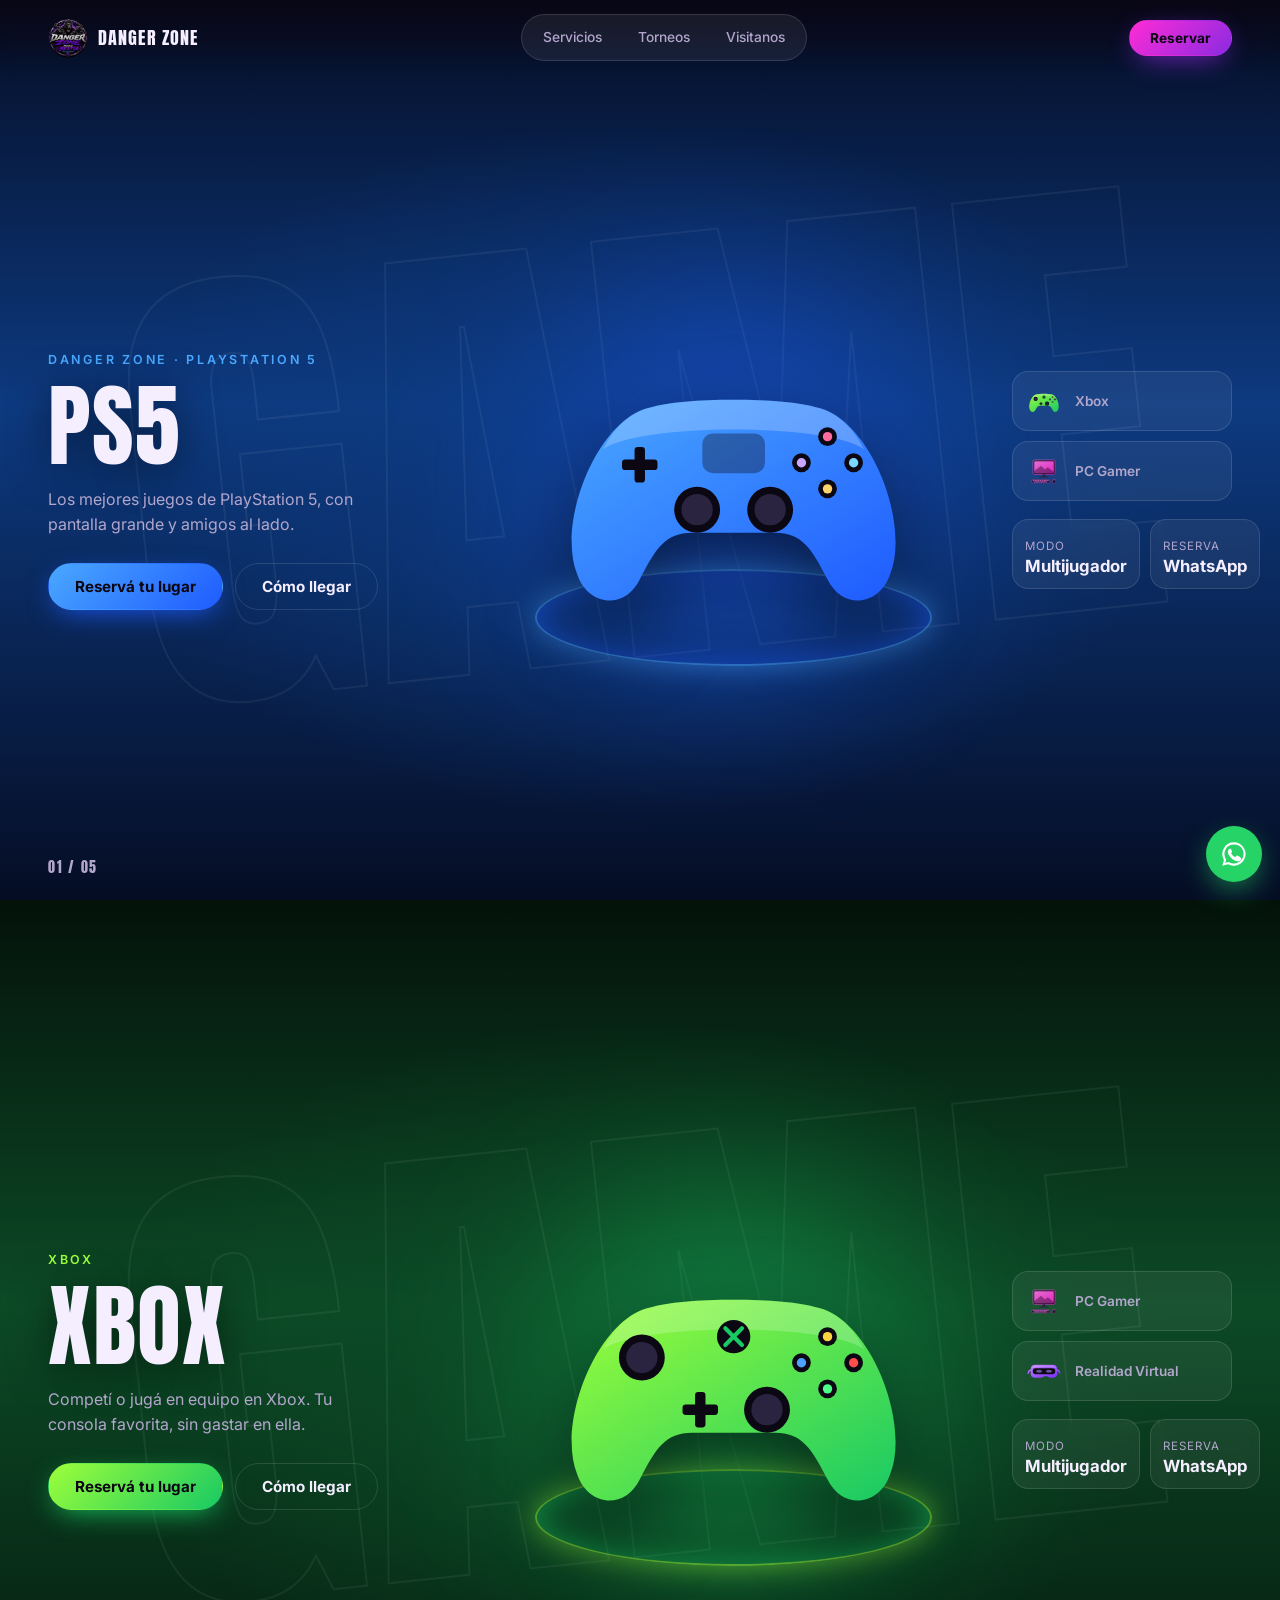
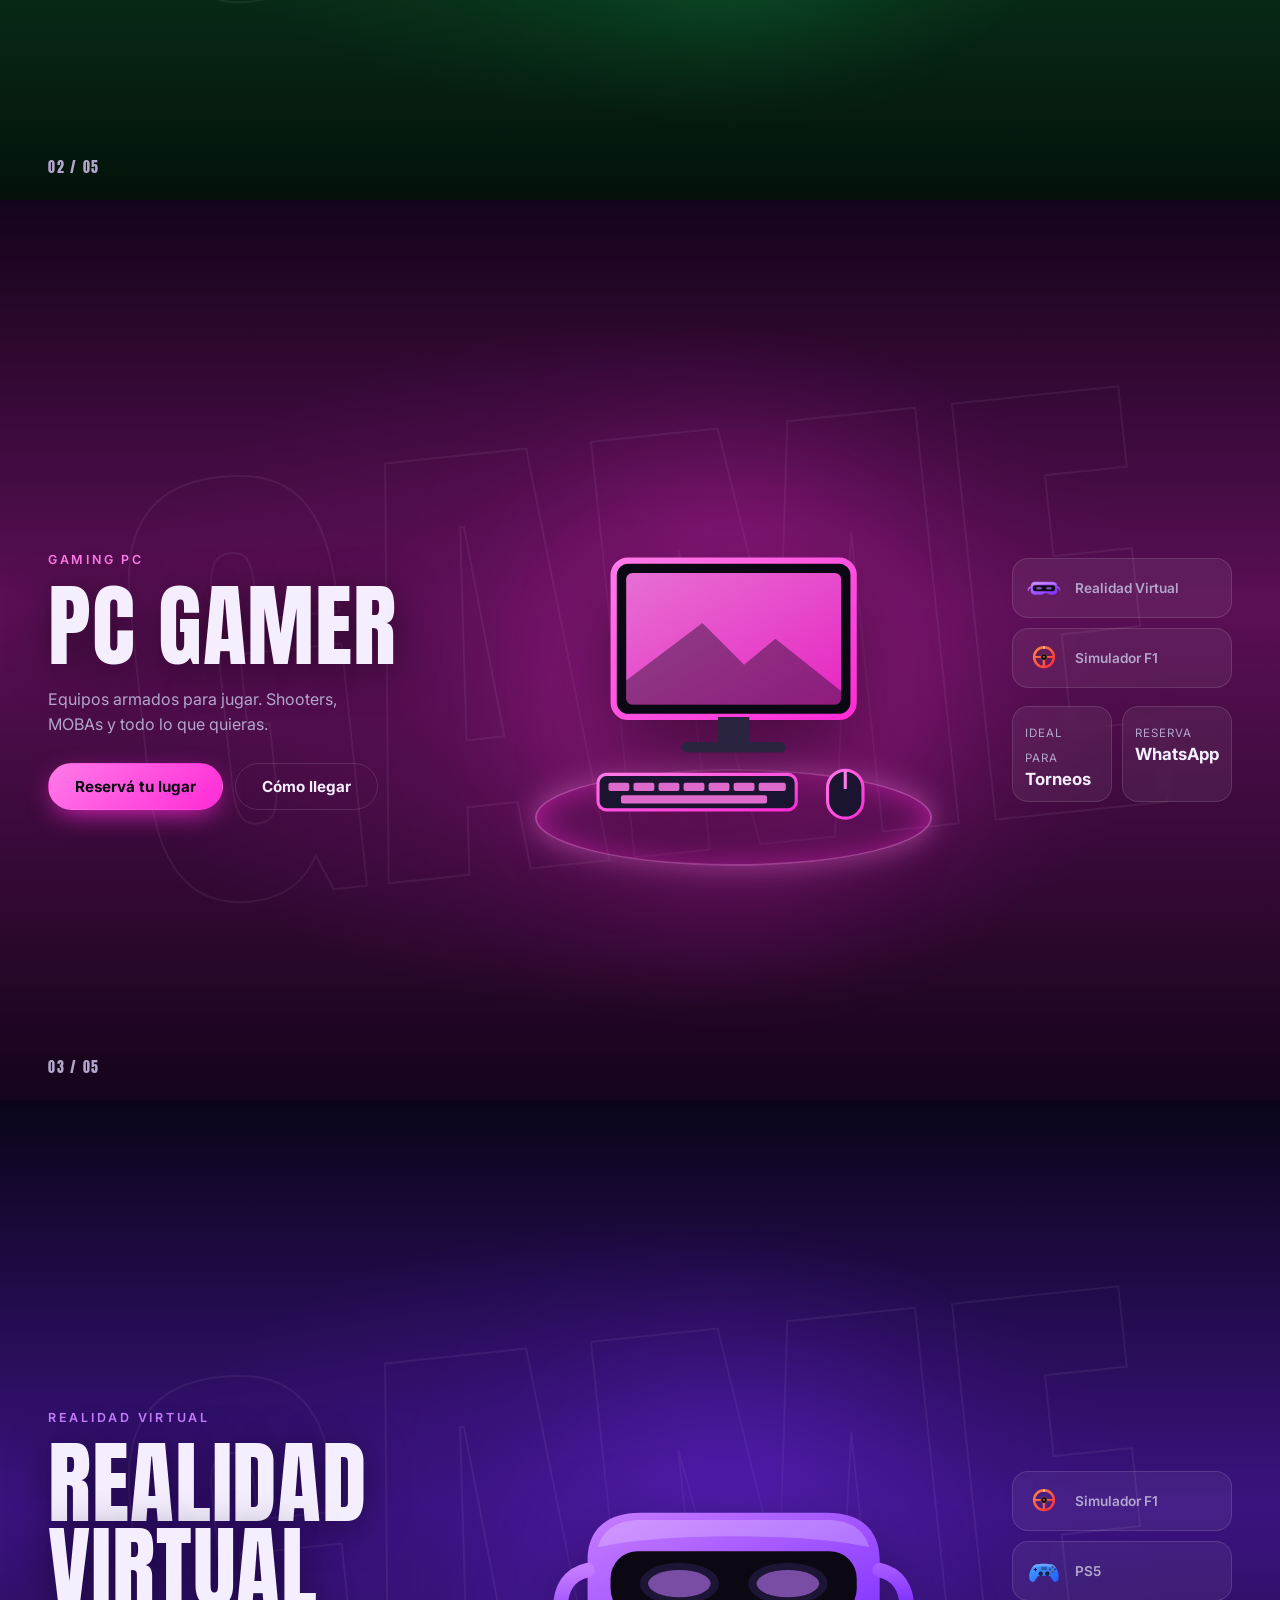
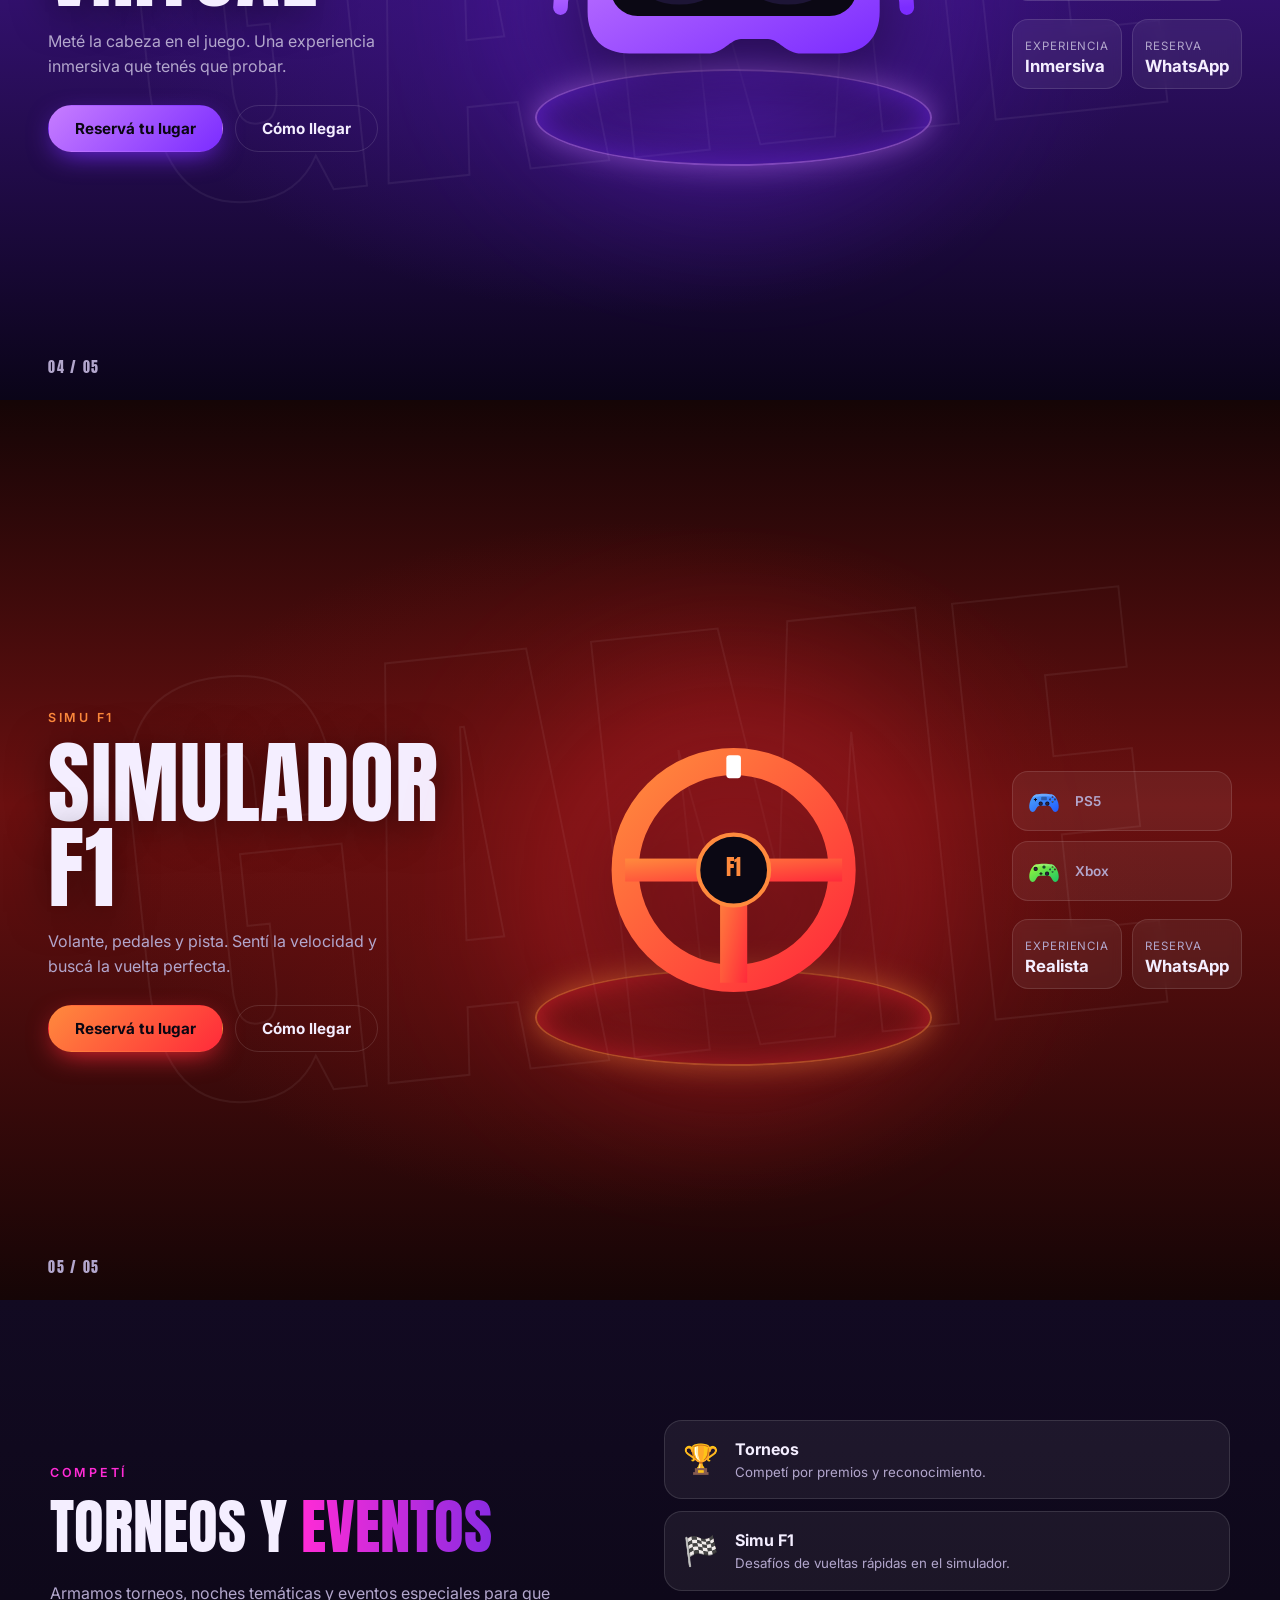
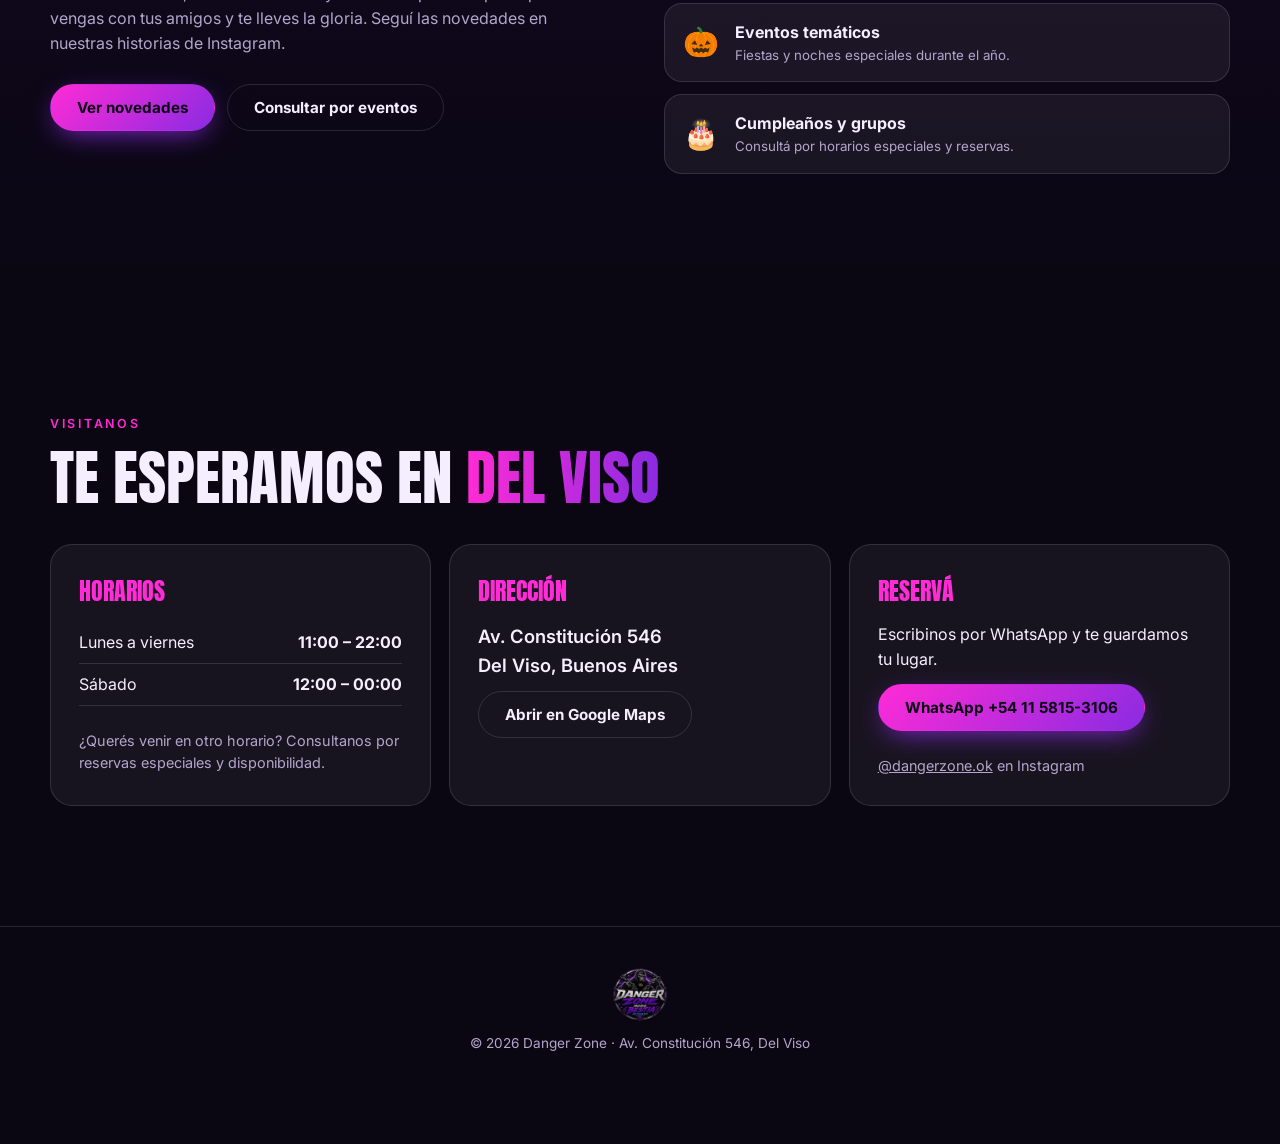
==== index.html @ 794a1812 "Agrega página web de Danger Zone con paneles por servicio Paneles a pantalla completa (PS5, Xbox, PC" ====
<!doctype html>
<html lang="es">
<head>
  <meta charset="utf-8">
  <meta name="viewport" content="width=device-width, initial-scale=1">
  <title>Danger Zone | Ciber gamer en Del Viso</title>
  <meta name="description" content="Danger Zone: el lugar para venir a jugar. Simulador F1, PS5, Xbox, PC y Realidad Virtual en Av. Constitución 546, Del Viso. Reservá por WhatsApp.">
  <meta name="theme-color" content="#0a0612">
  <link rel="icon" href="assets/logo.png">
  <link rel="preconnect" href="https://fonts.googleapis.com">
  <link rel="preconnect" href="https://fonts.gstatic.com" crossorigin>
  <link href="https://fonts.googleapis.com/css2?family=Anton&family=Inter:wght@400;500;600;700&display=swap" rel="stylesheet">
  <link rel="stylesheet" href="styles.css">
</head>
<body>

<header class="nav">
  <a class="brand" href="#ps5" aria-label="Danger Zone - inicio">
    <img src="assets/logo.png" alt="" width="40" height="40">
    <span>DANGER ZONE</span>
  </a>
  <nav class="pill-nav" aria-label="Principal">
    <a href="#ps5">Servicios</a>
    <a href="#torneos">Torneos</a>
    <a href="#visitanos">Visitanos</a>
  </nav>
  <a class="btn btn-sm" data-wa href="#">Reservar</a>
</header>

<!-- SERVICIOS: un panel por zona, se generan en script.js -->
<div id="servicios"></div>

<!-- TORNEOS -->
<section id="torneos" class="section section-alt">
  <div class="wrap split">
    <div>
      <p class="eyebrow">Competí</p>
      <h2>Torneos y <em>eventos</em></h2>
      <p class="lead">Armamos torneos, noches temáticas y eventos especiales para que vengas con tus amigos y te lleves la gloria. Seguí las novedades en nuestras historias de Instagram.</p>
      <div class="hero-actions">
        <a class="btn" href="https://www.instagram.com/dangerzone.ok" target="_blank" rel="noopener">Ver novedades</a>
        <a class="btn btn-ghost" data-wa href="#">Consultar por eventos</a>
      </div>
    </div>
    <ul class="feature-list">
      <li><span>🏆</span><div><strong>Torneos</strong><small>Competí por premios y reconocimiento.</small></div></li>
      <li><span>🏁</span><div><strong>Simu F1</strong><small>Desafíos de vueltas rápidas en el simulador.</small></div></li>
      <li><span>🎃</span><div><strong>Eventos temáticos</strong><small>Fiestas y noches especiales durante el año.</small></div></li>
      <li><span>🎂</span><div><strong>Cumpleaños y grupos</strong><small>Consultá por horarios especiales y reservas.</small></div></li>
    </ul>
  </div>
</section>

<!-- VISITANOS -->
<section id="visitanos" class="section">
  <div class="wrap">
    <p class="eyebrow">Visitanos</p>
    <h2>Te esperamos en <em>Del Viso</em></h2>
    <div class="info-grid">
      <div class="info-card">
        <h3>Horarios</h3>
        <table>
          <tr><td>Lunes a viernes</td><td>11:00 – 22:00</td></tr>
          <tr><td>Sábado</td><td>12:00 – 00:00</td></tr>
        </table>
        <p class="muted">¿Querés venir en otro horario? Consultanos por reservas especiales y disponibilidad.</p>
      </div>
      <div class="info-card">
        <h3>Dirección</h3>
        <p class="addr">Av. Constitución 546<br>Del Viso, Buenos Aires</p>
        <a class="btn btn-ghost" target="_blank" rel="noopener"
           href="https://www.google.com/maps/search/?api=1&query=Av.+Constituci%C3%B3n+546,+Del+Viso">Abrir en Google Maps</a>
      </div>
      <div class="info-card">
        <h3>Reservá</h3>
        <p>Escribinos por WhatsApp y te guardamos tu lugar.</p>
        <a class="btn" data-wa href="#">WhatsApp +54 11 5815-3106</a>
        <p class="muted"><a href="https://www.instagram.com/dangerzone.ok" target="_blank" rel="noopener">@dangerzone.ok</a> en Instagram</p>
      </div>
    </div>
  </div>
</section>
</main>

<footer class="footer">
  <img src="assets/logo.png" alt="Danger Zone - Modo Bestia Activado" width="56" height="56">
  <p>© <span id="year"></span> Danger Zone · Av. Constitución 546, Del Viso</p>
</footer>

<a class="wa-float" data-wa href="#" aria-label="Reservar por WhatsApp">
  <svg viewBox="0 0 24 24" width="28" height="28" fill="currentColor" aria-hidden="true"><path d="M12 2a10 10 0 0 0-8.6 15.1L2 22l5-1.3A10 10 0 1 0 12 2zm0 18.2c-1.5 0-3-.4-4.2-1.200l-.3-.2-3 .8.8-2.900-.2-.3A8.200 8.200 0 1 1 12 20.200zm4.500-6.100c-.2-.1-1.500-.7-1.700-.8-.2-.1-.4-.1-.6.100l-.8 1c-.1.200-.3.200-.5.100a6.700 6.700 0 0 1-3.300-2.900c-.2-.4.200-.4.700-1.300.1-.2 0-.3 0-.5l-.8-1.800c-.2-.5-.4-.4-.6-.4h-.5c-.2 0-.5.100-.7.300-.3.300-1 1-1 2.400s1 2.800 1.200 3c.1.200 2 3.100 4.900 4.300 1.800.8 2.500.8 3.400.7.500-.1 1.600-.7 1.800-1.300.2-.6.200-1.200.2-1.300-.1-.2-.3-.2-.6-.4z"/></svg>
</a>

<script src="script.js"></script>
</body>
</html>
---- styles.css ----
:root {
  --bg: #0a0612;
  --bg-2: #120a22;
  --panel: rgba(255, 255, 255, .06);
  --line: rgba(255, 255, 255, .12);
  --text: #f4eeff;
  --muted: #b2a6cc;
  --purple: #8a2be2;
  --magenta: #ff2bd6;
  /* cambian con cada zona del carrusel */
  --accent: #8a2be2;
  --accent-2: #ff2bd6;
  --bg-a: #1a0733;
  --bg-b: #07030f;
  --radius: 22px;
  --display: "Anton", Impact, "Arial Narrow", sans-serif;
  --body: "Inter", system-ui, -apple-system, "Segoe UI", Roboto, sans-serif;
}

* { box-sizing: border-box; margin: 0; padding: 0; }
html { scroll-behavior: smooth; }
body {
  font-family: var(--body);
  background: var(--bg);
  color: var(--text);
  line-height: 1.55;
  -webkit-font-smoothing: antialiased;
}
img, svg { display: block; max-width: 100%; }
a { color: inherit; }
ul { list-style: none; }

/* ---------- Nav ---------- */
.nav {
  position: fixed; inset: 0 0 auto 0; z-index: 50;
  display: flex; align-items: center; justify-content: space-between; gap: 16px;
  padding: 14px clamp(16px, 4vw, 48px);
  background: linear-gradient(to bottom, rgba(10, 6, 18, .85), rgba(10, 6, 18, 0));
  backdrop-filter: blur(6px);
}
.brand { display: flex; align-items: center; gap: 10px; text-decoration: none; font-family: var(--display); letter-spacing: .06em; font-size: 1.15rem; }
.brand img { border-radius: 50%; }
.pill-nav {
  display: flex; gap: 4px; padding: 5px;
  background: rgba(255, 255, 255, .07); border: 1px solid var(--line); border-radius: 999px;
}
.pill-nav a { text-decoration: none; font-size: .86rem; font-weight: 500; padding: 7px 16px; border-radius: 999px; color: var(--muted); transition: .2s; }
.pill-nav a:hover { color: #fff; background: rgba(255, 255, 255, .12); }

/* ---------- Buttons ---------- */
.btn {
  display: inline-flex; align-items: center; justify-content: center;
  padding: 13px 26px; border-radius: 999px; border: 1px solid transparent;
  font: 700 .95rem var(--body); text-decoration: none; cursor: pointer; color: #0a0612;
  background: linear-gradient(135deg, var(--accent-2), var(--accent));
  box-shadow: 0 8px 28px -8px var(--accent);
  transition: transform .2s, box-shadow .2s;
}
.btn:hover { transform: translateY(-2px); box-shadow: 0 12px 32px -6px var(--accent); }
.btn-ghost { background: transparent; color: var(--text); border-color: var(--line); box-shadow: none; }
.btn-ghost:hover { border-color: var(--accent-2); box-shadow: none; }
.btn-sm { padding: 9px 20px; font-size: .85rem; }
:focus-visible { outline: 2px solid var(--accent-2); outline-offset: 3px; }

/* ---------- Hero ---------- */
.service {
  position: relative; min-height: 100svh; overflow: hidden;
  display: flex; flex-direction: column; justify-content: center;
  padding: 100px clamp(16px, 4vw, 48px) 40px;
}
.hero-bg {
  position: absolute; inset: 0; z-index: 0;
  background:
    radial-gradient(ellipse 60% 55% at 50% 52%, var(--bg-a), transparent 70%),
    linear-gradient(to bottom, var(--bg-b), var(--bg-a) 45%, var(--bg-b));
}
.hero-word {
  position: absolute; z-index: 0; left: 50%; top: 50%; transform: translate(-50%, -50%) rotate(-6deg);
  font-family: var(--display); font-size: clamp(14rem, 38vw, 36rem); line-height: 1;
  color: transparent; -webkit-text-stroke: 2px rgba(255, 255, 255, .06); pointer-events: none; user-select: none;
}
.hero-inner {
  position: relative; z-index: 1; width: min(1280px, 100%); margin: 0 auto;
  display: grid; grid-template-columns: 1fr 1.25fr 220px; gap: 24px; align-items: center;
}
.eyebrow { text-transform: uppercase; letter-spacing: .22em; font-size: .78rem; font-weight: 600; color: var(--accent-2); margin-bottom: 14px; }
.service h1 {
  font-family: var(--display); font-weight: 400; text-transform: uppercase;
  font-size: clamp(3rem, 7vw, 6.4rem); line-height: .95; letter-spacing: .01em;
  text-shadow: 0 6px 40px rgba(0, 0, 0, .5);
}
.hero-desc { margin: 18px 0 26px; max-width: 34ch; color: var(--muted); }
.hero-actions { display: flex; flex-wrap: wrap; gap: 12px; }

.hero-stage { position: relative; display: grid; place-items: center; aspect-ratio: 1.15; }
.glow { position: absolute; width: 70%; aspect-ratio: 1; border-radius: 50%; background: var(--accent); filter: blur(90px); opacity: .45; transition: background .6s; }
.ring {
  position: absolute; width: 78%; height: 22%; bottom: 8%; border-radius: 50%;
  border: 2px solid var(--accent-2); opacity: .5;
  box-shadow: 0 0 30px var(--accent-2), inset 0 0 30px var(--accent);
  transition: border-color .6s, box-shadow .6s;
}
.art { position: relative; width: 82%; filter: drop-shadow(0 30px 40px rgba(0, 0, 0, .55)); animation: float 5s ease-in-out infinite; }
.art svg { width: 100%; height: auto; }
@keyframes float { 50% { transform: translateY(-14px); } }

.hero-side { display: flex; flex-direction: column; gap: 18px; }
.thumbs { display: flex; flex-direction: column; gap: 10px; }
.thumbs a {
  width: 100%; display: flex; align-items: center; gap: 12px; padding: 10px 12px;
  background: var(--panel); border: 1px solid var(--line); border-radius: 16px;
  color: var(--muted); font: 600 .85rem var(--body); text-decoration: none; transition: .2s;
}
.thumbs a svg { width: 38px; height: 38px; flex: none; }
.thumbs a:hover { color: #fff; border-color: var(--accent-2); }
.stats { display: grid; grid-template-columns: 1fr 1fr; gap: 10px; }
.stat { background: var(--panel); border: 1px solid var(--line); border-radius: 16px; padding: 12px; backdrop-filter: blur(6px); }
.stat strong { display: block; font-size: 1.05rem; line-height: 1.2; }
.stat small { color: var(--muted); font-size: .72rem; text-transform: uppercase; letter-spacing: .08em; }

.counter { position: absolute; z-index: 1; left: clamp(16px, 4vw, 48px); bottom: 22px; font-family: var(--display); letter-spacing: .12em; color: var(--muted); font-size: .9rem; }

/* ---------- Secciones ---------- */
.section { padding: clamp(64px, 10vw, 120px) clamp(16px, 4vw, 48px); }
.section-alt { background: linear-gradient(180deg, var(--bg-2), var(--bg)); }
.wrap { width: min(1180px, 100%); margin: 0 auto; }
h2 { font-family: var(--display); font-weight: 400; text-transform: uppercase; font-size: clamp(2.2rem, 5vw, 3.8rem); line-height: 1; margin-bottom: 36px; }
h2 em { font-style: normal; background: linear-gradient(90deg, var(--magenta), var(--purple)); -webkit-background-clip: text; background-clip: text; color: transparent; }
.lead { color: var(--muted); max-width: 52ch; margin: -12px 0 28px; }
.muted { color: var(--muted); font-size: .9rem; margin-top: 12px; }

.cards { display: grid; grid-template-columns: repeat(auto-fit, minmax(220px, 1fr)); gap: 18px; }
.card {
  position: relative; overflow: hidden; padding: 24px; border-radius: var(--radius);
  background: linear-gradient(160deg, color-mix(in srgb, var(--c) 28%, #120a22), #0d0718 70%);
  border: 1px solid var(--line); transition: transform .25s, border-color .25s;
}
.card:hover { transform: translateY(-6px); border-color: var(--c); }
.card svg { width: 100%; max-width: 150px; margin: 0 auto 14px; filter: drop-shadow(0 12px 16px rgba(0, 0, 0, .5)); }
.card h3 { font-family: var(--display); font-weight: 400; font-size: 1.6rem; text-transform: uppercase; letter-spacing: .02em; }
.card p { color: var(--muted); font-size: .92rem; margin-top: 6px; }

.split { display: grid; grid-template-columns: 1fr 1fr; gap: 48px; align-items: center; }
.feature-list { display: grid; gap: 12px; }
.feature-list li { display: flex; gap: 16px; align-items: center; padding: 16px 18px; background: var(--panel); border: 1px solid var(--line); border-radius: 18px; }
.feature-list li > span { font-size: 1.8rem; }
.feature-list small { display: block; color: var(--muted); }

.info-grid { display: grid; grid-template-columns: repeat(auto-fit, minmax(270px, 1fr)); gap: 18px; }
.info-card { padding: 28px; background: var(--panel); border: 1px solid var(--line); border-radius: var(--radius); display: flex; flex-direction: column; align-items: flex-start; gap: 12px; }
.info-card h3 { font-family: var(--display); font-weight: 400; font-size: 1.5rem; text-transform: uppercase; color: var(--magenta); }
.info-card table { width: 100%; border-collapse: collapse; }
.info-card td { padding: 8px 0; border-bottom: 1px solid var(--line); }
.info-card td:last-child { text-align: right; font-weight: 700; }
.addr { font-size: 1.15rem; font-weight: 600; }

.footer { display: flex; flex-direction: column; align-items: center; gap: 10px; padding: 40px 16px 90px; color: var(--muted); font-size: .85rem; border-top: 1px solid var(--line); }
.footer img { border-radius: 50%; }

.wa-float {
  position: fixed; right: 18px; bottom: 18px; z-index: 60; width: 56px; height: 56px; border-radius: 50%;
  display: grid; place-items: center; color: #fff; background: #25d366; box-shadow: 0 10px 30px -6px rgba(37, 211, 102, .7);
  transition: transform .2s;
}
.wa-float:hover { transform: scale(1.08); }

/* ---------- Responsive ---------- */
@media (max-width: 980px) {
  .hero-inner { grid-template-columns: 1fr; text-align: center; }
  .hero-copy { order: 1; display: flex; flex-direction: column; align-items: center; }
  .hero-stage { order: 0; max-width: 460px; margin: 0 auto; }
  .hero-side { order: 2; }
  .thumbs { flex-direction: row; overflow-x: auto; padding-bottom: 4px; }
  .thumbs a { width: auto; flex: none; }
  .hero-actions { justify-content: center; }
  .split { grid-template-columns: 1fr; gap: 32px; }
  .pill-nav { display: none; }
  .service { padding-top: 84px; }
}
@media (prefers-reduced-motion: reduce) {
  * { animation: none !important; transition: none !important; }
  html { scroll-behavior: auto; }
}
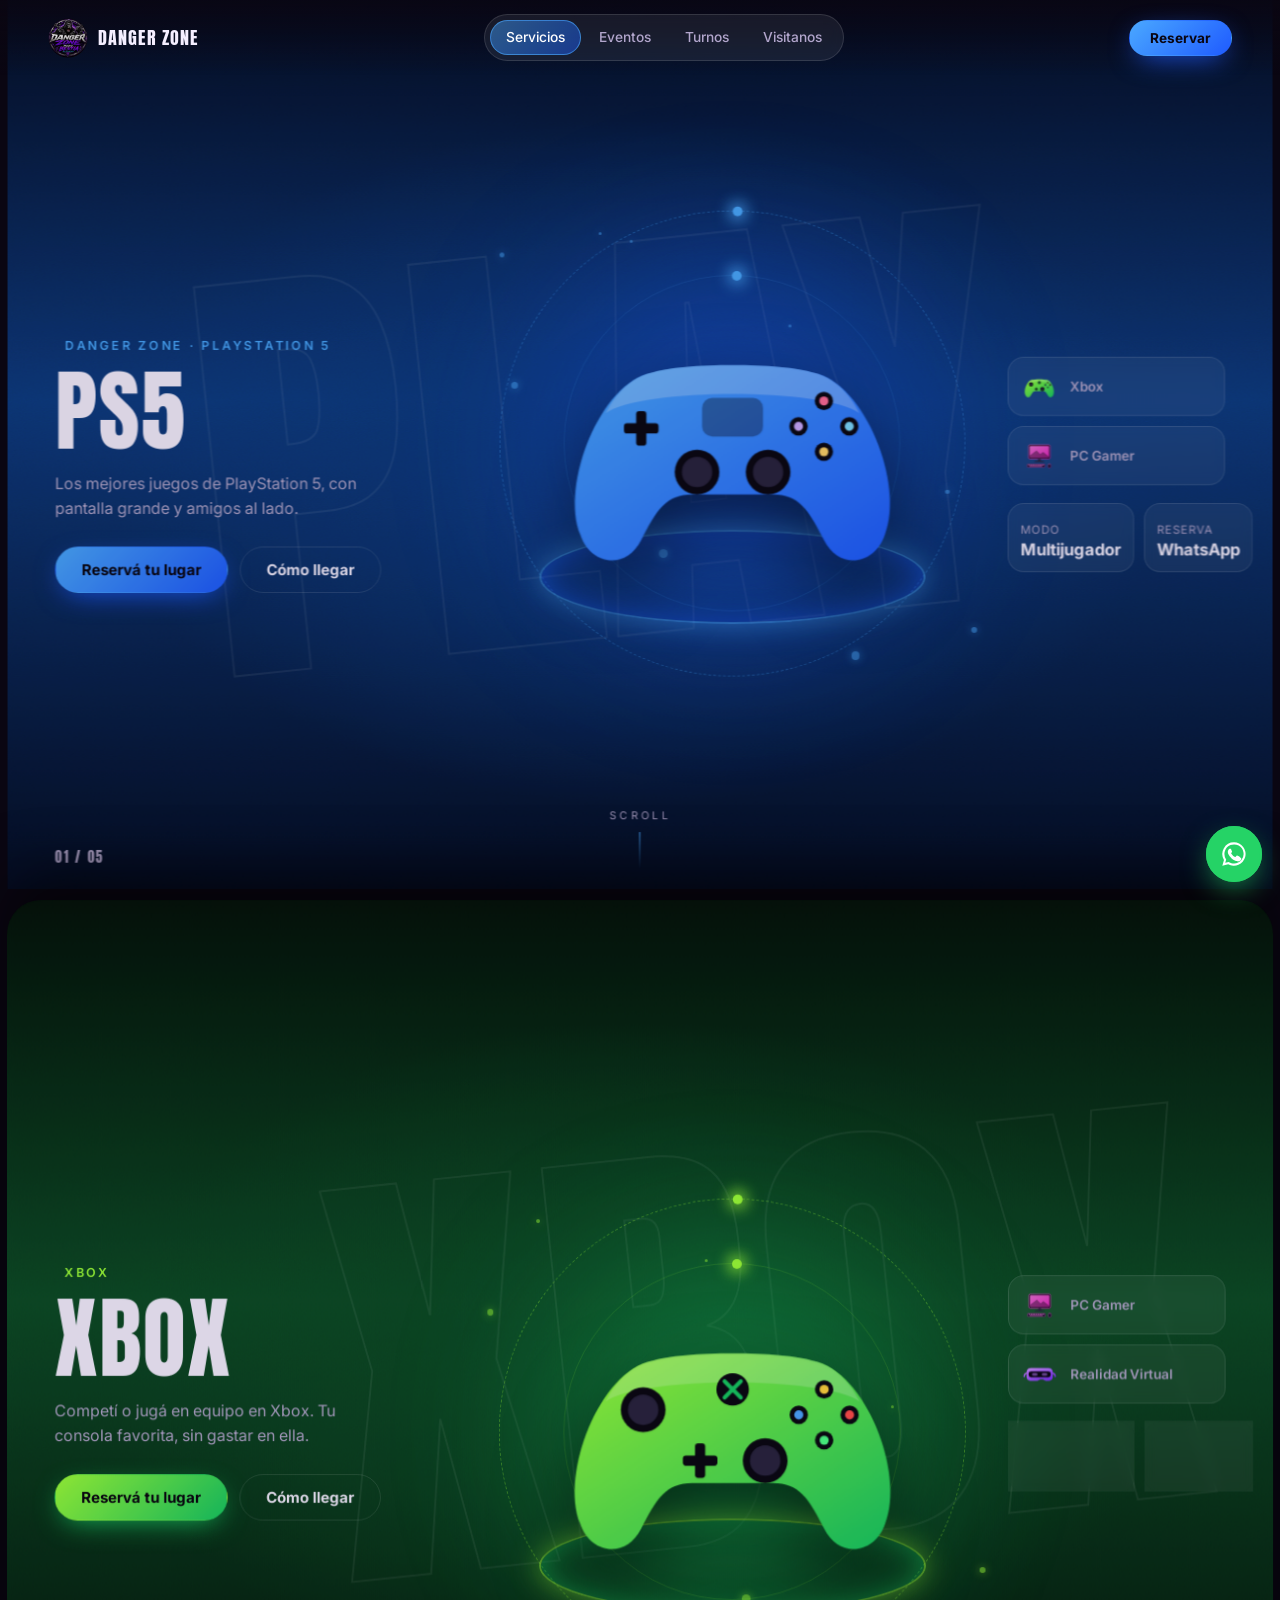
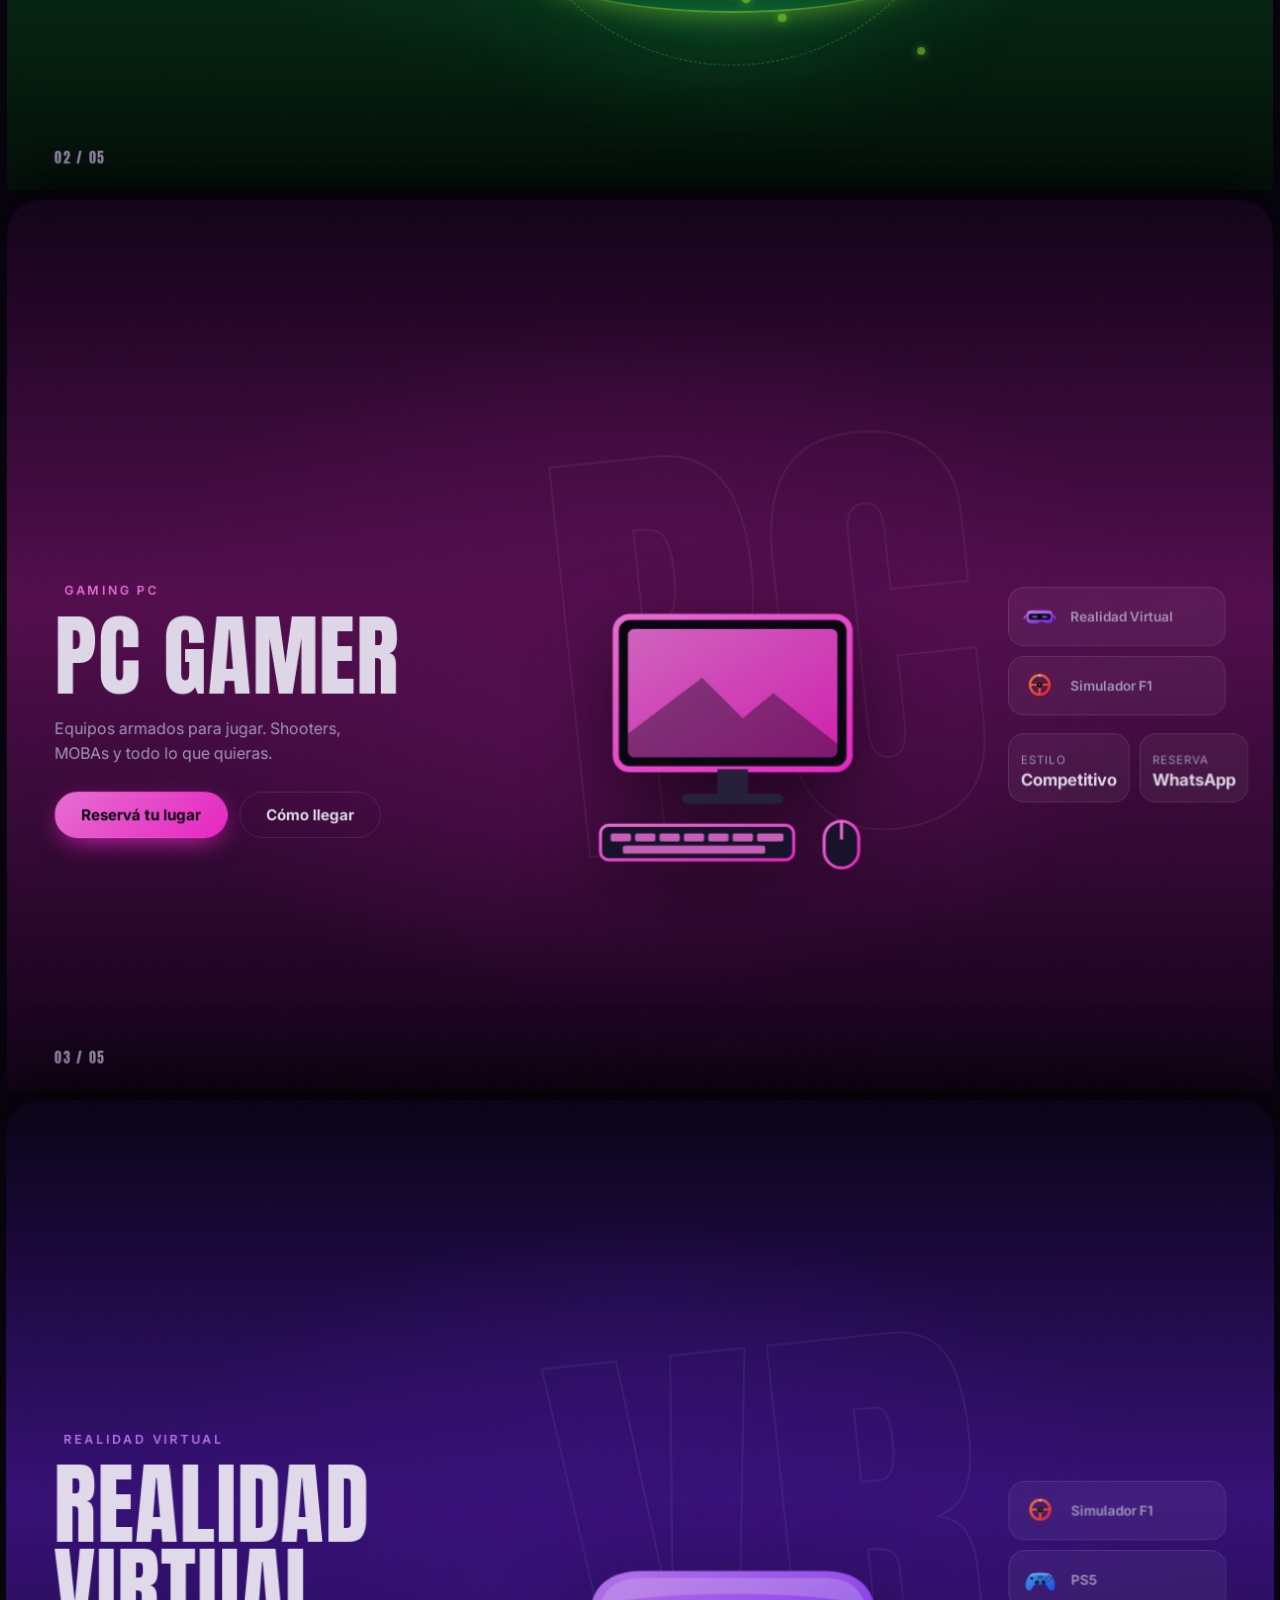
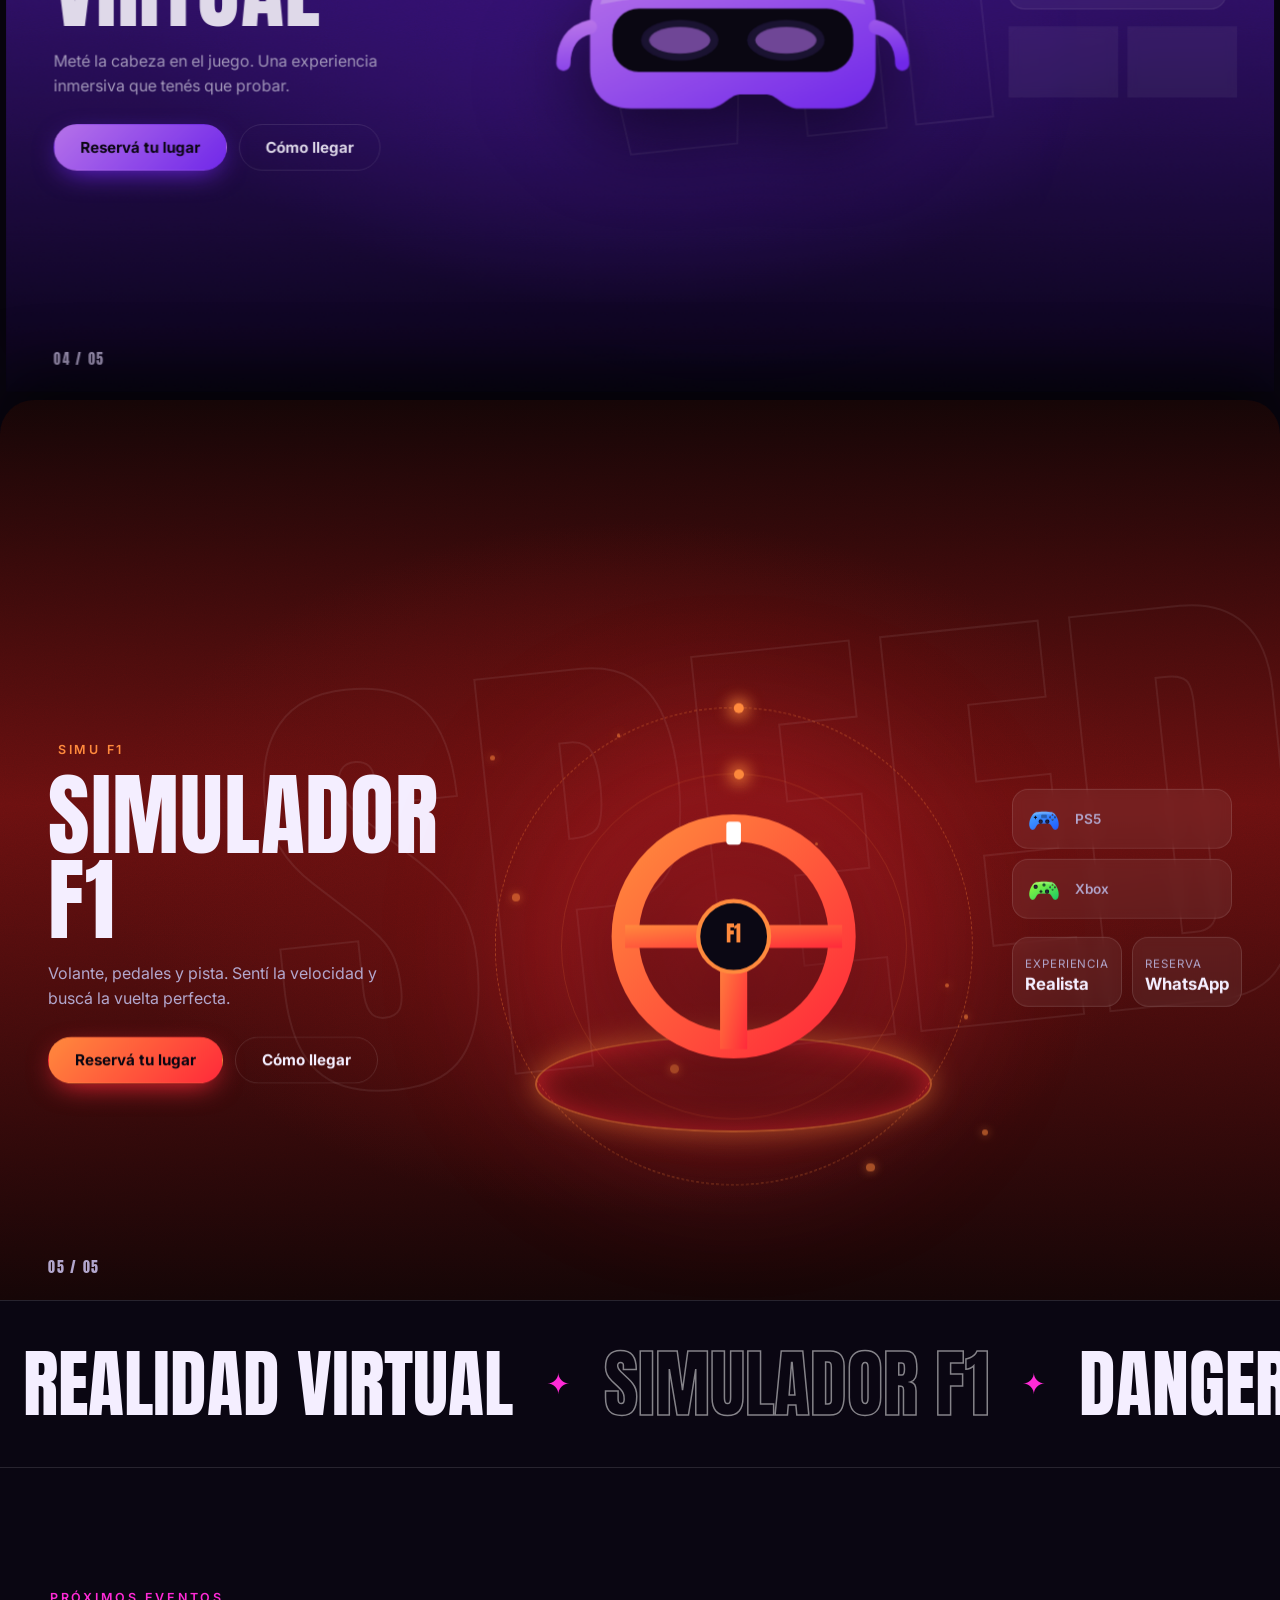
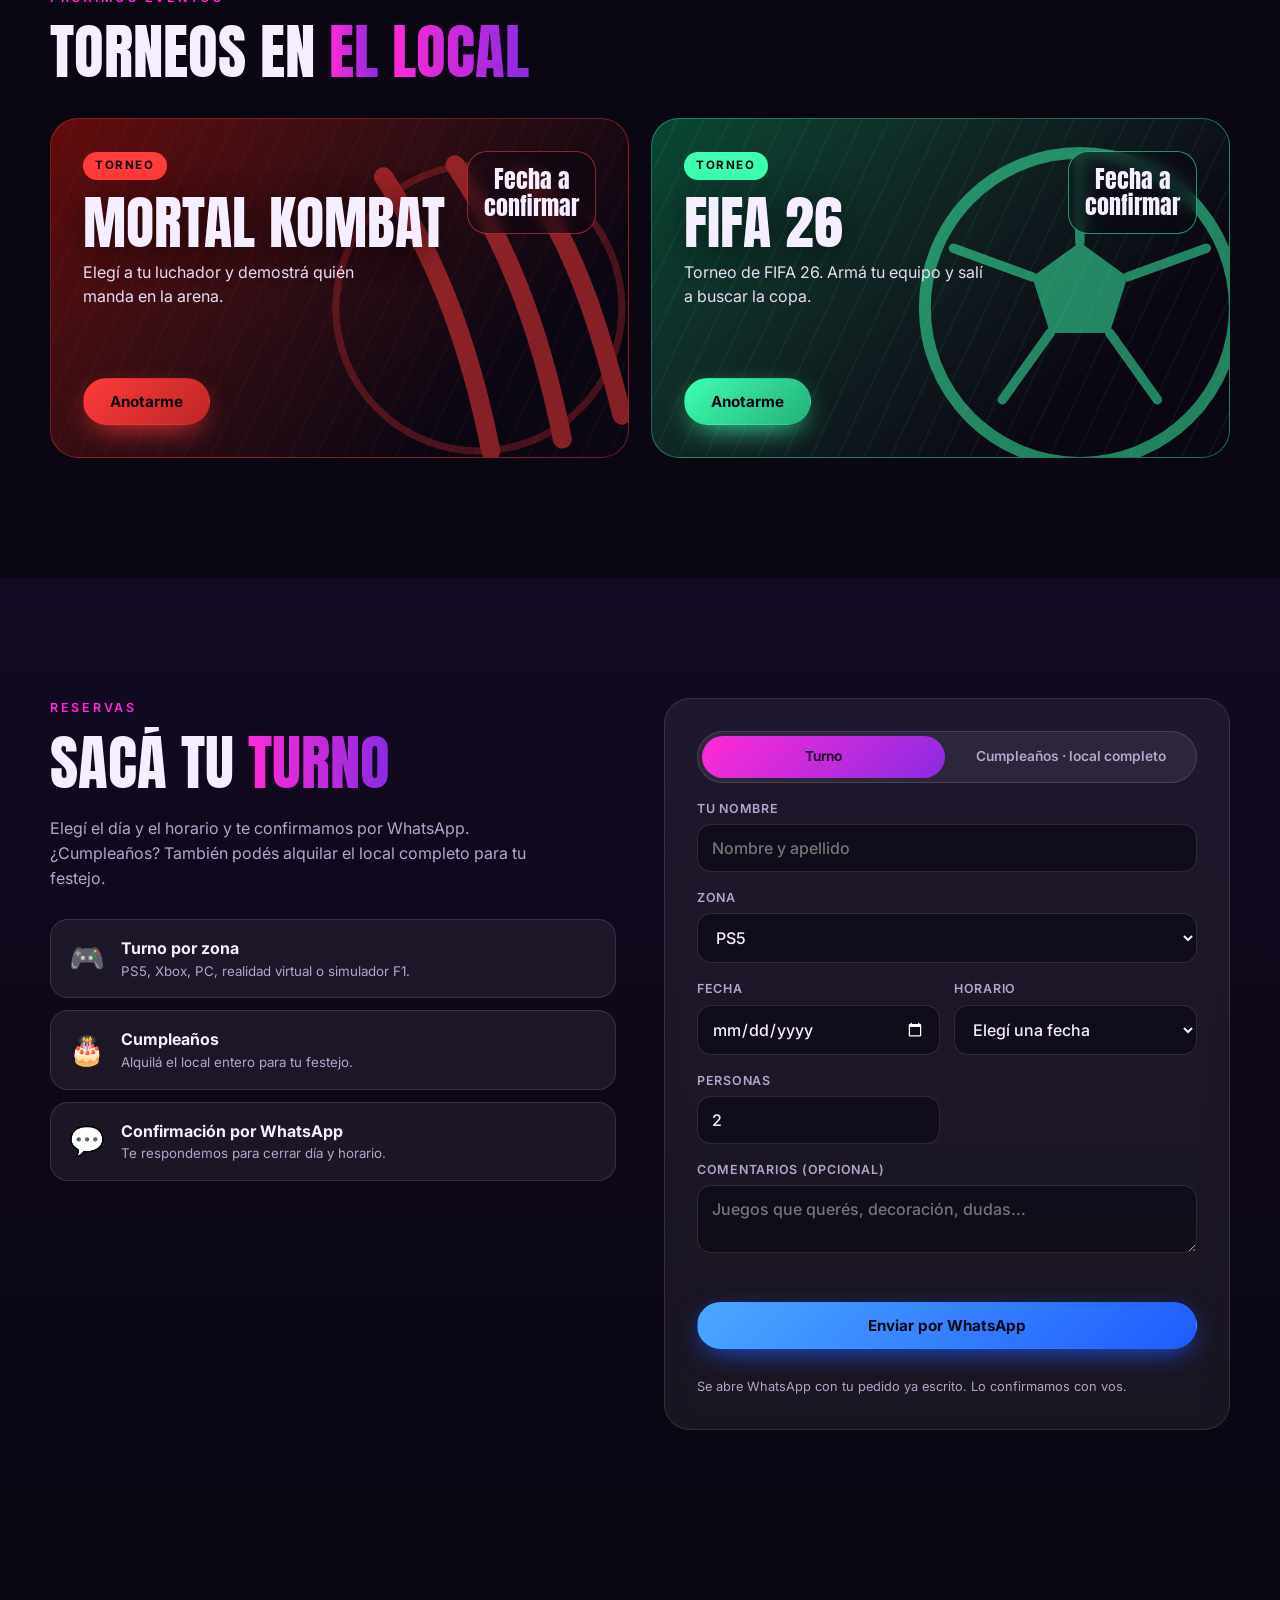
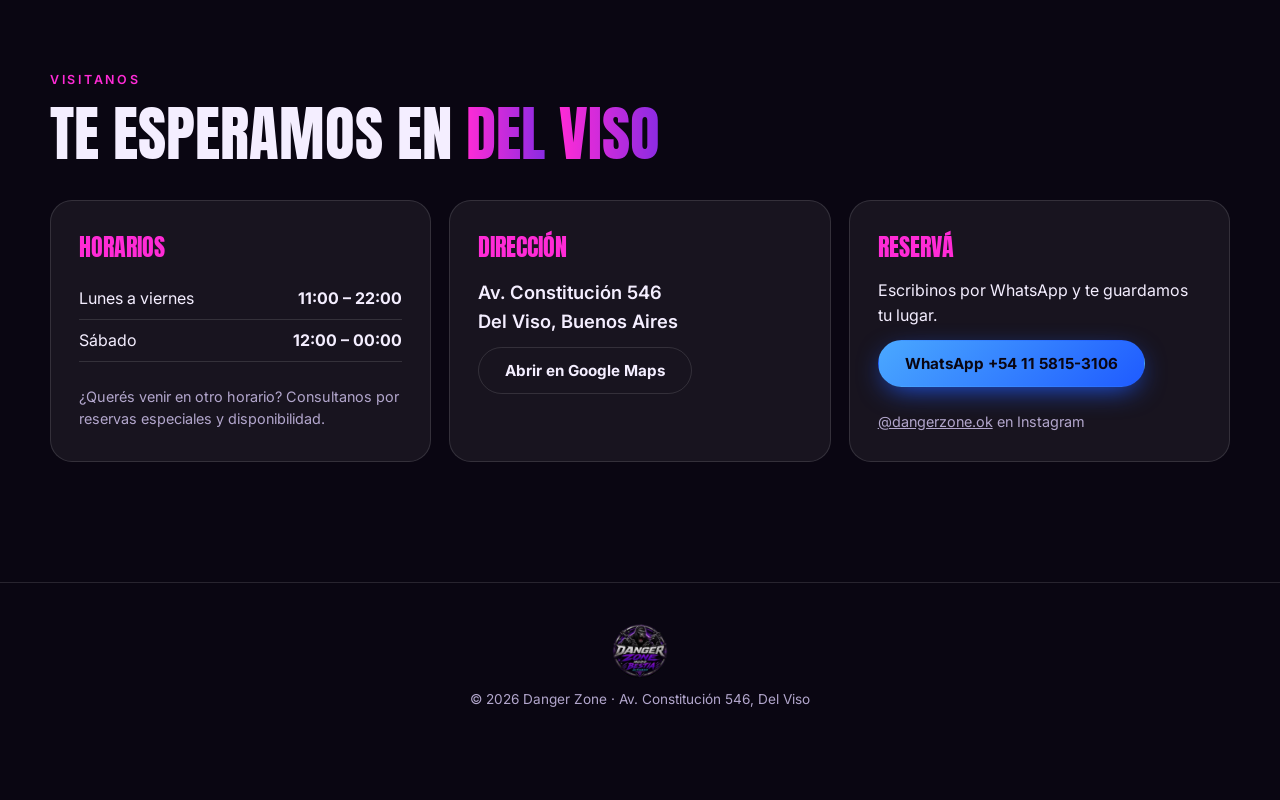
==== commit b9f2dbcb: "Animaciones tipo Framer, eventos con fecha y reserva de turnos - Pantalla de carga, títulos que se r" ====
--- a/index.html
+++ b/index.html
@@ -10,85 +10,160 @@
   <link rel="preconnect" href="https://fonts.googleapis.com">
   <link rel="preconnect" href="https://fonts.gstatic.com" crossorigin>
   <link href="https://fonts.googleapis.com/css2?family=Anton&family=Inter:wght@400;500;600;700&display=swap" rel="stylesheet">
+  <script>document.documentElement.classList.add("js");</script>
   <link rel="stylesheet" href="styles.css">
 </head>
 <body>
 
-<header class="nav">
-  <a class="brand" href="#ps5" aria-label="Danger Zone - inicio">
+<!-- Pantalla de carga -->
+<div class="loader" aria-hidden="true">
+  <img src="assets/logo.png" alt="" width="96" height="96">
+  <div class="bar"><i></i></div>
+</div>
+
+<div class="progress" aria-hidden="true"></div>
+<div class="cursor-glow" aria-hidden="true"></div>
+
+<header class="nav" id="nav">
+  <a class="brand" href="#servicios" aria-label="Danger Zone - inicio">
     <img src="assets/logo.png" alt="" width="40" height="40">
     <span>DANGER ZONE</span>
   </a>
   <nav class="pill-nav" aria-label="Principal">
-    <a href="#ps5">Servicios</a>
-    <a href="#torneos">Torneos</a>
-    <a href="#visitanos">Visitanos</a>
+    <span class="pill-ind" aria-hidden="true"></span>
+    <a href="#servicios" data-sec="servicios">Servicios</a>
+    <a href="#eventos" data-sec="eventos">Eventos</a>
+    <a href="#turnos" data-sec="turnos">Turnos</a>
+    <a href="#visitanos" data-sec="visitanos">Visitanos</a>
   </nav>
-  <a class="btn btn-sm" data-wa href="#">Reservar</a>
+  <a class="btn btn-sm" data-magnet href="#turnos">Reservar</a>
 </header>
 
-<!-- SERVICIOS: un panel por zona, se generan en script.js -->
-<div id="servicios"></div>
+<main>
+  <!-- SERVICIOS: un panel por zona, se generan en script.js -->
+  <div id="servicios"></div>
 
-<!-- TORNEOS -->
-<section id="torneos" class="section section-alt">
-  <div class="wrap split">
-    <div>
-      <p class="eyebrow">Competí</p>
-      <h2>Torneos y <em>eventos</em></h2>
-      <p class="lead">Armamos torneos, noches temáticas y eventos especiales para que vengas con tus amigos y te lleves la gloria. Seguí las novedades en nuestras historias de Instagram.</p>
-      <div class="hero-actions">
-        <a class="btn" href="https://www.instagram.com/dangerzone.ok" target="_blank" rel="noopener">Ver novedades</a>
-        <a class="btn btn-ghost" data-wa href="#">Consultar por eventos</a>
+  <!-- Cinta animada: acelera con el scroll -->
+  <div class="marquee" aria-hidden="true"><div class="marquee-track" id="mq"></div></div>
+
+  <!-- EVENTOS: las tarjetas se generan en script.js (array EVENTS) -->
+  <section id="eventos" class="section">
+    <div class="wrap">
+      <p class="eyebrow" data-reveal>Próximos eventos</p>
+      <h2 data-split="words">Torneos en <em>el local</em></h2>
+      <div class="event-cards" id="event-cards" data-group></div>
+    </div>
+  </section>
+
+  <!-- TURNOS -->
+  <section id="turnos" class="section section-alt">
+    <div class="wrap split booking">
+      <div>
+        <p class="eyebrow" data-reveal>Reservas</p>
+        <h2 data-split="words">Sacá tu <em>turno</em></h2>
+        <p class="lead" data-reveal style="--d:.2s">Elegí el día y el horario y te confirmamos por WhatsApp. ¿Cumpleaños? También podés alquilar el local completo para tu festejo.</p>
+        <ul class="feature-list" data-group>
+          <li class="spot"><span>🎮</span><div><strong>Turno por zona</strong><small>PS5, Xbox, PC, realidad virtual o simulador F1.</small></div></li>
+          <li class="spot"><span>🎂</span><div><strong>Cumpleaños</strong><small>Alquilá el local entero para tu festejo.</small></div></li>
+          <li class="spot"><span>💬</span><div><strong>Confirmación por WhatsApp</strong><small>Te respondemos para cerrar día y horario.</small></div></li>
+        </ul>
+      </div>
+
+      <form id="booking" class="form spot" data-reveal style="--d:.15s" novalidate>
+        <div class="seg" role="radiogroup" aria-label="Tipo de reserva">
+          <label><input type="radio" name="kind" value="turno" checked><span>Turno</span></label>
+          <label><input type="radio" name="kind" value="cumple"><span>Cumpleaños · local completo</span></label>
+        </div>
+
+        <div class="field">
+          <label for="f-name">Tu nombre</label>
+          <input id="f-name" name="name" autocomplete="name" placeholder="Nombre y apellido" required>
+        </div>
+
+        <div class="field" id="f-zone-wrap">
+          <label for="f-zone">Zona</label>
+          <select id="f-zone" name="zone">
+            <option>PS5</option>
+            <option>Xbox</option>
+            <option>PC Gamer</option>
+            <option>Realidad Virtual</option>
+            <option>Simulador F1</option>
+            <option>Varias zonas</option>
+          </select>
+        </div>
+
+        <div class="row">
+          <div class="field">
+            <label for="f-date">Fecha</label>
+            <input type="date" id="f-date" name="date" required>
+          </div>
+          <div class="field">
+            <label for="f-time">Horario</label>
+            <select id="f-time" name="time" required><option value="">Elegí una fecha</option></select>
+          </div>
+        </div>
+
+        <div class="row">
+          <div class="field">
+            <label for="f-people" id="l-people">Personas</label>
+            <input type="number" id="f-people" name="people" min="1" value="2">
+          </div>
+          <div class="field" id="f-age-wrap" hidden>
+            <label for="f-age">Edad del cumpleañero</label>
+            <input type="number" id="f-age" name="age" min="1" placeholder="Opcional">
+          </div>
+        </div>
+
+        <div class="field">
+          <label for="f-notes">Comentarios (opcional)</label>
+          <textarea id="f-notes" name="notes" rows="2" placeholder="Juegos que querés, decoración, dudas..."></textarea>
+        </div>
+
+        <p class="form-msg" id="f-msg" role="status" aria-live="polite"></p>
+        <button class="btn" type="submit" data-magnet>Enviar por WhatsApp</button>
+        <p class="muted small">Se abre WhatsApp con tu pedido ya escrito. Lo confirmamos con vos.</p>
+      </form>
+    </div>
+  </section>
+
+  <!-- VISITANOS -->
+  <section id="visitanos" class="section">
+    <div class="wrap">
+      <p class="eyebrow" data-reveal>Visitanos</p>
+      <h2 data-split="words">Te esperamos en <em>Del Viso</em></h2>
+      <div class="info-grid" data-group>
+        <div class="info-card spot">
+          <h3>Horarios</h3>
+          <table>
+            <tr><td>Lunes a viernes</td><td>11:00 – 22:00</td></tr>
+            <tr><td>Sábado</td><td>12:00 – 00:00</td></tr>
+          </table>
+          <p class="muted">¿Querés venir en otro horario? Consultanos por reservas especiales y disponibilidad.</p>
+        </div>
+        <div class="info-card spot">
+          <h3>Dirección</h3>
+          <p class="addr">Av. Constitución 546<br>Del Viso, Buenos Aires</p>
+          <a class="btn btn-ghost" data-magnet target="_blank" rel="noopener"
+             href="https://www.google.com/maps/search/?api=1&query=Av.+Constituci%C3%B3n+546,+Del+Viso">Abrir en Google Maps</a>
+        </div>
+        <div class="info-card spot">
+          <h3>Reservá</h3>
+          <p>Escribinos por WhatsApp y te guardamos tu lugar.</p>
+          <a class="btn" data-magnet data-wa href="#">WhatsApp +54 11 5815-3106</a>
+          <p class="muted"><a href="https://www.instagram.com/dangerzone.ok" target="_blank" rel="noopener">@dangerzone.ok</a> en Instagram</p>
+        </div>
       </div>
     </div>
-    <ul class="feature-list">
-      <li><span>🏆</span><div><strong>Torneos</strong><small>Competí por premios y reconocimiento.</small></div></li>
-      <li><span>🏁</span><div><strong>Simu F1</strong><small>Desafíos de vueltas rápidas en el simulador.</small></div></li>
-      <li><span>🎃</span><div><strong>Eventos temáticos</strong><small>Fiestas y noches especiales durante el año.</small></div></li>
-      <li><span>🎂</span><div><strong>Cumpleaños y grupos</strong><small>Consultá por horarios especiales y reservas.</small></div></li>
-    </ul>
-  </div>
-</section>
-
-<!-- VISITANOS -->
-<section id="visitanos" class="section">
-  <div class="wrap">
-    <p class="eyebrow">Visitanos</p>
-    <h2>Te esperamos en <em>Del Viso</em></h2>
-    <div class="info-grid">
-      <div class="info-card">
-        <h3>Horarios</h3>
-        <table>
-          <tr><td>Lunes a viernes</td><td>11:00 – 22:00</td></tr>
-          <tr><td>Sábado</td><td>12:00 – 00:00</td></tr>
-        </table>
-        <p class="muted">¿Querés venir en otro horario? Consultanos por reservas especiales y disponibilidad.</p>
-      </div>
-      <div class="info-card">
-        <h3>Dirección</h3>
-        <p class="addr">Av. Constitución 546<br>Del Viso, Buenos Aires</p>
-        <a class="btn btn-ghost" target="_blank" rel="noopener"
-           href="https://www.google.com/maps/search/?api=1&query=Av.+Constituci%C3%B3n+546,+Del+Viso">Abrir en Google Maps</a>
-      </div>
-      <div class="info-card">
-        <h3>Reservá</h3>
-        <p>Escribinos por WhatsApp y te guardamos tu lugar.</p>
-        <a class="btn" data-wa href="#">WhatsApp +54 11 5815-3106</a>
-        <p class="muted"><a href="https://www.instagram.com/dangerzone.ok" target="_blank" rel="noopener">@dangerzone.ok</a> en Instagram</p>
-      </div>
-    </div>
-  </div>
-</section>
+  </section>
 </main>
 
-<footer class="footer">
+<footer class="footer" data-reveal>
   <img src="assets/logo.png" alt="Danger Zone - Modo Bestia Activado" width="56" height="56">
   <p>© <span id="year"></span> Danger Zone · Av. Constitución 546, Del Viso</p>
 </footer>
 
-<a class="wa-float" data-wa href="#" aria-label="Reservar por WhatsApp">
-  <svg viewBox="0 0 24 24" width="28" height="28" fill="currentColor" aria-hidden="true"><path d="M12 2a10 10 0 0 0-8.6 15.1L2 22l5-1.3A10 10 0 1 0 12 2zm0 18.2c-1.5 0-3-.4-4.2-1.200l-.3-.2-3 .8.8-2.900-.2-.3A8.200 8.200 0 1 1 12 20.200zm4.500-6.100c-.2-.1-1.500-.7-1.700-.8-.2-.1-.4-.1-.6.100l-.8 1c-.1.200-.3.200-.5.100a6.700 6.700 0 0 1-3.300-2.900c-.2-.4.200-.4.700-1.300.1-.2 0-.3 0-.5l-.8-1.800c-.2-.5-.4-.4-.6-.4h-.5c-.2 0-.5.100-.7.300-.3.300-1 1-1 2.400s1 2.800 1.200 3c.1.200 2 3.100 4.900 4.300 1.800.8 2.500.8 3.400.7.500-.1 1.600-.7 1.800-1.300.2-.6.200-1.200.2-1.300-.1-.2-.3-.2-.6-.4z"/></svg>
+<a class="wa-float" data-wa data-magnet href="#" aria-label="Reservar por WhatsApp">
+  <svg viewBox="0 0 24 24" width="28" height="28" fill="currentColor" aria-hidden="true"><path d="M12 2a10 10 0 0 0-8.6 15.1L2 22l5-1.3A10 10 0 1 0 12 2zm0 18.2c-1.5 0-3-.4-4.2-1.2l-.3-.2-3 .8.8-2.9-.2-.3A8.2 8.2 0 1 1 12 20.2zm4.500-6.100c-.2-.1-1.500-.7-1.700-.8-.2-.1-.4-.1-.6.1l-.8 1c-.1.200-.3.200-.5.100a6.700 6.700 0 0 1-3.300-2.900c-.2-.4.200-.4.700-1.300.1-.2 0-.3 0-.5l-.8-1.800c-.2-.5-.4-.4-.6-.4h-.5c-.2 0-.5.100-.7.300-.3.300-1 1-1 2.400s1 2.800 1.200 3c.1.200 2 3.100 4.900 4.300 1.800.8 2.500.8 3.400.7.500-.1 1.600-.7 1.800-1.300.2-.6.200-1.200.2-1.300-.1-.2-.3-.2-.6-.4z"/></svg>
 </a>
 
 <script src="script.js"></script>
--- a/styles.css
+++ b/styles.css
@@ -1,3 +1,7 @@
+/* Los colores de acento se registran para que se mezclen suavemente al cambiar de zona */
+@property --accent   { syntax: "<color>"; inherits: true; initial-value: #8a2be2; }
+@property --accent-2 { syntax: "<color>"; inherits: true; initial-value: #ff2bd6; }
+
 :root {
   --bg: #0a0612;
   --bg-2: #120a22;
@@ -7,28 +11,55 @@
   --muted: #b2a6cc;
   --purple: #8a2be2;
   --magenta: #ff2bd6;
-  /* cambian con cada zona del carrusel */
   --accent: #8a2be2;
   --accent-2: #ff2bd6;
   --bg-a: #1a0733;
   --bg-b: #07030f;
   --radius: 22px;
+  --ease: cubic-bezier(.22, 1, .36, 1);
+  --spring: cubic-bezier(.34, 1.56, .64, 1);
   --display: "Anton", Impact, "Arial Narrow", sans-serif;
   --body: "Inter", system-ui, -apple-system, "Segoe UI", Roboto, sans-serif;
+  transition: --accent .7s ease, --accent-2 .7s ease;
 }
 
 * { box-sizing: border-box; margin: 0; padding: 0; }
+[hidden] { display: none !important; }
 html { scroll-behavior: smooth; }
 body {
-  font-family: var(--body);
-  background: var(--bg);
-  color: var(--text);
-  line-height: 1.55;
-  -webkit-font-smoothing: antialiased;
-}
+  font-family: var(--body); background: var(--bg); color: var(--text);
+  line-height: 1.55; -webkit-font-smoothing: antialiased;
+}
+body:not(.ready) { overflow: hidden; }
 img, svg { display: block; max-width: 100%; }
 a { color: inherit; }
 ul { list-style: none; }
+::selection { background: var(--accent-2); color: #0a0612; }
+
+/* ---------- Pantalla de carga ---------- */
+.loader {
+  position: fixed; inset: 0; z-index: 100; display: grid; place-content: center; justify-items: center; gap: 22px;
+  background: var(--bg); transition: transform .9s var(--ease) .15s;
+}
+.loader img { width: 96px; height: 96px; border-radius: 50%; animation: pulse 1.2s ease-in-out infinite; }
+.loader .bar { width: 180px; height: 3px; border-radius: 3px; background: rgba(255, 255, 255, .12); overflow: hidden; }
+.loader .bar i { display: block; height: 100%; background: linear-gradient(90deg, var(--magenta), var(--purple)); transform-origin: left; animation: load 1s var(--ease) forwards; }
+body.ready .loader { transform: translateY(-100%); }
+@keyframes pulse { 50% { transform: scale(1.08); filter: drop-shadow(0 0 24px var(--magenta)); } }
+@keyframes load { from { transform: scaleX(0); } to { transform: scaleX(1); } }
+
+/* ---------- Barra de progreso y luz del cursor ---------- */
+.progress {
+  position: fixed; top: 0; left: 0; right: 0; height: 3px; z-index: 70; transform-origin: left;
+  transform: scaleX(var(--sp, 0)); background: linear-gradient(90deg, var(--accent-2), var(--accent));
+}
+.cursor-glow {
+  position: fixed; left: 0; top: 0; width: 560px; height: 560px; margin: -280px 0 0 -280px; border-radius: 50%;
+  background: radial-gradient(circle, color-mix(in srgb, var(--accent) 34%, transparent), transparent 65%);
+  pointer-events: none; z-index: 1; opacity: 0; mix-blend-mode: screen; transition: opacity .5s;
+}
+.cursor-glow.on { opacity: 1; }
+@media (pointer: coarse) { .cursor-glow { display: none; } }
 
 /* ---------- Nav ---------- */
 .nav {
@@ -36,116 +67,246 @@
   display: flex; align-items: center; justify-content: space-between; gap: 16px;
   padding: 14px clamp(16px, 4vw, 48px);
   background: linear-gradient(to bottom, rgba(10, 6, 18, .85), rgba(10, 6, 18, 0));
-  backdrop-filter: blur(6px);
-}
+  transition: transform .5s var(--ease), background .3s, backdrop-filter .3s;
+}
+.nav.solid { background: rgba(10, 6, 18, .6); backdrop-filter: blur(14px); border-bottom: 1px solid var(--line); }
+.nav.hide { transform: translateY(-110%); }
 .brand { display: flex; align-items: center; gap: 10px; text-decoration: none; font-family: var(--display); letter-spacing: .06em; font-size: 1.15rem; }
-.brand img { border-radius: 50%; }
+.brand img { border-radius: 50%; transition: transform .6s var(--spring); }
+.brand:hover img { transform: rotate(360deg) scale(1.1); }
 .pill-nav {
-  display: flex; gap: 4px; padding: 5px;
-  background: rgba(255, 255, 255, .07); border: 1px solid var(--line); border-radius: 999px;
-}
-.pill-nav a { text-decoration: none; font-size: .86rem; font-weight: 500; padding: 7px 16px; border-radius: 999px; color: var(--muted); transition: .2s; }
-.pill-nav a:hover { color: #fff; background: rgba(255, 255, 255, .12); }
-
-/* ---------- Buttons ---------- */
+  position: relative; display: flex; gap: 2px; padding: 5px;
+  background: rgba(255, 255, 255, .07); border: 1px solid var(--line); border-radius: 999px; backdrop-filter: blur(8px);
+}
+.pill-nav a { position: relative; z-index: 1; text-decoration: none; font-size: .86rem; font-weight: 500; padding: 7px 16px; border-radius: 999px; color: var(--muted); transition: color .25s; }
+.pill-nav a:hover, .pill-nav a.on { color: #fff; }
+.pill-ind {
+  position: absolute; left: 0; top: 5px; bottom: 5px; width: 0; border-radius: 999px; opacity: 0;
+  background: linear-gradient(135deg, color-mix(in srgb, var(--accent-2) 45%, transparent), color-mix(in srgb, var(--accent) 45%, transparent));
+  border: 1px solid color-mix(in srgb, var(--accent-2) 60%, transparent);
+  transition: transform .55s var(--spring), width .55s var(--spring), opacity .3s;
+}
+
+/* ---------- Botones ---------- */
 .btn {
   display: inline-flex; align-items: center; justify-content: center;
   padding: 13px 26px; border-radius: 999px; border: 1px solid transparent;
   font: 700 .95rem var(--body); text-decoration: none; cursor: pointer; color: #0a0612;
   background: linear-gradient(135deg, var(--accent-2), var(--accent));
-  box-shadow: 0 8px 28px -8px var(--accent);
-  transition: transform .2s, box-shadow .2s;
-}
-.btn:hover { transform: translateY(-2px); box-shadow: 0 12px 32px -6px var(--accent); }
-.btn-ghost { background: transparent; color: var(--text); border-color: var(--line); box-shadow: none; }
-.btn-ghost:hover { border-color: var(--accent-2); box-shadow: none; }
+  box-shadow: 0 8px 28px -8px var(--accent); will-change: transform;
+  transition: box-shadow .3s, background-position .3s;
+}
+.btn:hover { box-shadow: 0 14px 36px -6px var(--accent-2); }
+.btn:active { filter: brightness(.92); }
+.btn-ghost { background: transparent; color: var(--text); border-color: var(--line); box-shadow: none; transition: border-color .25s, background .25s; }
+.btn-ghost:hover { border-color: var(--accent-2); background: rgba(255, 255, 255, .05); box-shadow: none; }
 .btn-sm { padding: 9px 20px; font-size: .85rem; }
 :focus-visible { outline: 2px solid var(--accent-2); outline-offset: 3px; }
 
-/* ---------- Hero ---------- */
+/* ---------- Animaciones de entrada (solo si hay JS) ---------- */
+.js [data-reveal] {
+  opacity: 0; transform: translateY(34px); filter: blur(8px);
+  transition: opacity .9s var(--ease) var(--d, 0s), transform .9s var(--ease) var(--d, 0s), filter .9s var(--ease) var(--d, 0s);
+}
+.js [data-reveal].in { opacity: 1; transform: none; filter: none; }
+
+.w { display: inline-block; overflow: hidden; vertical-align: top; padding: .07em .03em .14em; margin: -.07em -.03em -.14em; }
+.js [data-split] .c, .js [data-split] .wi { display: inline-block; transform: translateY(118%) rotate(7deg); transform-origin: 0 100%; }
+.js [data-split].in .c, .js [data-split].in .wi {
+  transform: none; transition: transform .95s var(--ease) calc(var(--ci, 0) * 38ms + var(--base, .05s));
+}
+
+/* ---------- Paneles de servicio ---------- */
 .service {
-  position: relative; min-height: 100svh; overflow: hidden;
+  --v: 0; --cover: 0;
+  position: relative; min-height: 100svh; overflow: hidden; isolation: isolate;
   display: flex; flex-direction: column; justify-content: center;
-  padding: 100px clamp(16px, 4vw, 48px) 40px;
-}
+  padding: 100px clamp(16px, 4vw, 48px) 60px;
+}
+.stack .service {
+  position: sticky; top: 0; height: 100svh; min-height: 0;
+  border-radius: 34px 34px 0 0; box-shadow: 0 -26px 60px rgba(0, 0, 0, .55);
+  transform-origin: 50% 0; will-change: transform, filter;
+  transform: scale(calc(1 - var(--cover) * .06));
+  filter: brightness(calc(1 - var(--cover) * .55));
+}
+.stack .service:first-child { border-radius: 0; box-shadow: none; }
+
 .hero-bg {
-  position: absolute; inset: 0; z-index: 0;
+  position: absolute; inset: 0; z-index: -2;
   background:
     radial-gradient(ellipse 60% 55% at 50% 52%, var(--bg-a), transparent 70%),
     linear-gradient(to bottom, var(--bg-b), var(--bg-a) 45%, var(--bg-b));
 }
+.hero-bg::after {
+  content: ""; position: absolute; inset: 0; opacity: .12; mix-blend-mode: overlay;
+  background-image: url("data:image/svg+xml;utf8,<svg xmlns='http://www.w3.org/2000/svg' width='160' height='160'><filter id='n'><feTurbulence type='fractalNoise' baseFrequency='.9' numOctaves='2' stitchTiles='stitch'/></filter><rect width='100%' height='100%' filter='url(%23n)'/></svg>");
+}
 .hero-word {
-  position: absolute; z-index: 0; left: 50%; top: 50%; transform: translate(-50%, -50%) rotate(-6deg);
-  font-family: var(--display); font-size: clamp(14rem, 38vw, 36rem); line-height: 1;
-  color: transparent; -webkit-text-stroke: 2px rgba(255, 255, 255, .06); pointer-events: none; user-select: none;
+  position: absolute; z-index: -1; left: 50%; top: 50%;
+  transform: translate(calc(-50% + var(--v) * 16vw), -50%) rotate(-6deg);
+  font-family: var(--display); font-size: clamp(14rem, 36vw, 34rem); line-height: 1; white-space: nowrap;
+  color: transparent; -webkit-text-stroke: 2px rgba(255, 255, 255, .07); pointer-events: none; user-select: none;
 }
 .hero-inner {
-  position: relative; z-index: 1; width: min(1280px, 100%); margin: 0 auto;
+  position: relative; width: min(1280px, 100%); margin: 0 auto;
   display: grid; grid-template-columns: 1fr 1.25fr 220px; gap: 24px; align-items: center;
 }
-.eyebrow { text-transform: uppercase; letter-spacing: .22em; font-size: .78rem; font-weight: 600; color: var(--accent-2); margin-bottom: 14px; }
+.hero-copy { transform: translate3d(0, calc(var(--v) * 60px), 0); opacity: calc(1 - var(--cover) * 1.1); }
+.hero-side { transform: translate3d(0, calc(var(--v) * 40px), 0); opacity: calc(1 - var(--cover) * 1.1); }
+.eyebrow { display: flex; align-items: center; gap: 10px; text-transform: uppercase; letter-spacing: .22em; font-size: .78rem; font-weight: 600; color: var(--accent-2); margin-bottom: 14px; }
+.logo-slot img { height: 22px; width: auto; }
 .service h1 {
   font-family: var(--display); font-weight: 400; text-transform: uppercase;
   font-size: clamp(3rem, 7vw, 6.4rem); line-height: .95; letter-spacing: .01em;
-  text-shadow: 0 6px 40px rgba(0, 0, 0, .5);
 }
 .hero-desc { margin: 18px 0 26px; max-width: 34ch; color: var(--muted); }
 .hero-actions { display: flex; flex-wrap: wrap; gap: 12px; }
 
-.hero-stage { position: relative; display: grid; place-items: center; aspect-ratio: 1.15; }
-.glow { position: absolute; width: 70%; aspect-ratio: 1; border-radius: 50%; background: var(--accent); filter: blur(90px); opacity: .45; transition: background .6s; }
+.hero-stage {
+  position: relative; display: grid; place-items: center; aspect-ratio: 1.15;
+  transform: translate3d(0, calc(var(--v) * 110px), 0) scale(calc(1 - var(--cover) * .08));
+}
+.glow { position: absolute; width: 70%; aspect-ratio: 1; border-radius: 50%; background: var(--accent); filter: blur(90px); opacity: .45; }
+.js .glow { opacity: 0; transform: scale(.4); }
+.js .hero-stage.in .glow { opacity: .45; transform: none; transition: opacity 1.4s ease .2s, transform 1.4s var(--ease) .2s; }
 .ring {
   position: absolute; width: 78%; height: 22%; bottom: 8%; border-radius: 50%;
-  border: 2px solid var(--accent-2); opacity: .5;
-  box-shadow: 0 0 30px var(--accent-2), inset 0 0 30px var(--accent);
-  transition: border-color .6s, box-shadow .6s;
-}
-.art { position: relative; width: 82%; filter: drop-shadow(0 30px 40px rgba(0, 0, 0, .55)); animation: float 5s ease-in-out infinite; }
-.art svg { width: 100%; height: auto; }
+  border: 2px solid var(--accent-2); opacity: .55; box-shadow: 0 0 30px var(--accent-2), inset 0 0 30px var(--accent);
+}
+.js .ring { transform: scaleX(0); opacity: 0; }
+.js .hero-stage.in .ring { transform: none; opacity: .55; transition: transform 1.1s var(--ease) .5s, opacity .6s ease .5s; }
+.orbit {
+  position: absolute; left: 50%; top: 50%; translate: -50% -50%; width: 94%; aspect-ratio: 1; border-radius: 50%;
+  border: 1.5px dashed color-mix(in srgb, var(--accent-2) 38%, transparent); animation: spin 48s linear infinite; pointer-events: none;
+}
+.orbit::after { content: ""; position: absolute; top: -5px; left: 50%; width: 10px; height: 10px; border-radius: 50%; background: var(--accent-2); box-shadow: 0 0 16px 4px var(--accent-2); }
+.orbit.o2 { width: 68%; animation-duration: 32s; animation-direction: reverse; border-style: solid; border-color: color-mix(in srgb, var(--accent-2) 16%, transparent); }
+@keyframes spin { to { transform: rotate(360deg); } }
+.particles { position: absolute; inset: 0; pointer-events: none; }
+.p {
+  position: absolute; width: var(--s); height: var(--s); border-radius: 50%; background: var(--accent-2); opacity: .55;
+  box-shadow: 0 0 10px var(--accent-2); animation: drift var(--t) ease-in-out var(--dl) infinite alternate;
+}
+@keyframes drift { to { transform: translate(var(--dx), var(--dy)); opacity: .15; } }
+
+.art-in { position: relative; width: 82%; }
+.js .art-in { opacity: 0; transform: scale(.5) rotate(-14deg) translateY(50px); }
+.js .hero-stage.in .art-in { opacity: 1; transform: none; transition: transform 1.2s var(--spring) .25s, opacity .6s ease .25s; }
+.art { filter: drop-shadow(0 30px 40px rgba(0, 0, 0, .55)); animation: float 5s ease-in-out infinite; }
+.tilt { transform: perspective(900px) rotateX(var(--rx, 0deg)) rotateY(var(--ry, 0deg)); will-change: transform; }
+.tilt svg, .tilt .photo { width: 100%; height: auto; }
+.photo { object-fit: contain; }
 @keyframes float { 50% { transform: translateY(-14px); } }
 
-.hero-side { display: flex; flex-direction: column; gap: 18px; }
 .thumbs { display: flex; flex-direction: column; gap: 10px; }
 .thumbs a {
   width: 100%; display: flex; align-items: center; gap: 12px; padding: 10px 12px;
-  background: var(--panel); border: 1px solid var(--line); border-radius: 16px;
-  color: var(--muted); font: 600 .85rem var(--body); text-decoration: none; transition: .2s;
-}
-.thumbs a svg { width: 38px; height: 38px; flex: none; }
-.thumbs a:hover { color: #fff; border-color: var(--accent-2); }
-.stats { display: grid; grid-template-columns: 1fr 1fr; gap: 10px; }
+  background: var(--panel); border: 1px solid var(--line); border-radius: 16px; backdrop-filter: blur(6px);
+  color: var(--muted); font: 600 .85rem var(--body); text-decoration: none;
+  transition: color .25s, border-color .25s, transform .4s var(--spring), box-shadow .3s;
+}
+.thumbs a:hover { color: #fff; border-color: var(--accent-2); transform: translateX(-6px); box-shadow: 0 0 26px -8px var(--accent-2); }
+.ico { width: 38px; height: 38px; flex: none; display: grid; place-items: center; }
+.ico svg, .ico img { width: 100%; height: 100%; object-fit: contain; }
+.stats { display: grid; grid-template-columns: 1fr 1fr; gap: 10px; margin-top: 18px; }
 .stat { background: var(--panel); border: 1px solid var(--line); border-radius: 16px; padding: 12px; backdrop-filter: blur(6px); }
 .stat strong { display: block; font-size: 1.05rem; line-height: 1.2; }
 .stat small { color: var(--muted); font-size: .72rem; text-transform: uppercase; letter-spacing: .08em; }
 
 .counter { position: absolute; z-index: 1; left: clamp(16px, 4vw, 48px); bottom: 22px; font-family: var(--display); letter-spacing: .12em; color: var(--muted); font-size: .9rem; }
+.scroll-hint { position: absolute; z-index: 1; left: 50%; bottom: 20px; transform: translateX(-50%); display: grid; justify-items: center; gap: 8px; font-size: .68rem; letter-spacing: .3em; text-transform: uppercase; color: var(--muted); transition: opacity .4s; }
+.scroll-hint i { width: 1px; height: 38px; background: linear-gradient(var(--accent-2), transparent); transform-origin: top; animation: hint 1.8s var(--ease) infinite; }
+body.scrolled .scroll-hint { opacity: 0; }
+@keyframes hint { 0% { transform: scaleY(0); } 50% { transform: scaleY(1); } 100% { transform: scaleY(1); opacity: 0; } }
+
+/* ---------- Cinta ---------- */
+.marquee { position: relative; z-index: 2; overflow: hidden; padding: 26px 0; background: var(--bg); border-block: 1px solid var(--line); }
+.marquee-track { display: flex; width: max-content; will-change: transform; }
+.marquee-group { display: flex; flex: none; align-items: center; }
+.marquee span { font-family: var(--display); font-size: clamp(2.4rem, 6vw, 4.6rem); text-transform: uppercase; white-space: nowrap; padding: 0 .45em; color: transparent; -webkit-text-stroke: 1.5px rgba(255, 255, 255, .5); }
+.marquee span.fill { color: var(--text); -webkit-text-stroke: 0; }
+.marquee b { color: var(--magenta); font-size: 1.8rem; }
 
 /* ---------- Secciones ---------- */
-.section { padding: clamp(64px, 10vw, 120px) clamp(16px, 4vw, 48px); }
+.section { position: relative; z-index: 2; padding: clamp(64px, 10vw, 120px) clamp(16px, 4vw, 48px); background: var(--bg); }
 .section-alt { background: linear-gradient(180deg, var(--bg-2), var(--bg)); }
 .wrap { width: min(1180px, 100%); margin: 0 auto; }
+.section .eyebrow { color: var(--magenta); }
 h2 { font-family: var(--display); font-weight: 400; text-transform: uppercase; font-size: clamp(2.2rem, 5vw, 3.8rem); line-height: 1; margin-bottom: 36px; }
-h2 em { font-style: normal; background: linear-gradient(90deg, var(--magenta), var(--purple)); -webkit-background-clip: text; background-clip: text; color: transparent; }
+h2 em { font-style: normal; color: var(--magenta); }
+h2 em .wi { background: linear-gradient(90deg, var(--magenta), var(--purple)); -webkit-background-clip: text; background-clip: text; color: transparent; }
 .lead { color: var(--muted); max-width: 52ch; margin: -12px 0 28px; }
 .muted { color: var(--muted); font-size: .9rem; margin-top: 12px; }
-
-.cards { display: grid; grid-template-columns: repeat(auto-fit, minmax(220px, 1fr)); gap: 18px; }
-.card {
-  position: relative; overflow: hidden; padding: 24px; border-radius: var(--radius);
-  background: linear-gradient(160deg, color-mix(in srgb, var(--c) 28%, #120a22), #0d0718 70%);
-  border: 1px solid var(--line); transition: transform .25s, border-color .25s;
-}
-.card:hover { transform: translateY(-6px); border-color: var(--c); }
-.card svg { width: 100%; max-width: 150px; margin: 0 auto 14px; filter: drop-shadow(0 12px 16px rgba(0, 0, 0, .5)); }
-.card h3 { font-family: var(--display); font-weight: 400; font-size: 1.6rem; text-transform: uppercase; letter-spacing: .02em; }
-.card p { color: var(--muted); font-size: .92rem; margin-top: 6px; }
-
-.split { display: grid; grid-template-columns: 1fr 1fr; gap: 48px; align-items: center; }
+.small { font-size: .8rem; }
+
+.split { display: grid; grid-template-columns: 1fr 1fr; gap: 48px; align-items: start; }
 .feature-list { display: grid; gap: 12px; }
 .feature-list li { display: flex; gap: 16px; align-items: center; padding: 16px 18px; background: var(--panel); border: 1px solid var(--line); border-radius: 18px; }
 .feature-list li > span { font-size: 1.8rem; }
 .feature-list small { display: block; color: var(--muted); }
 
+/* Efecto "foco" que sigue al mouse dentro de las tarjetas */
+.spot { position: relative; overflow: hidden; }
+.spot::before {
+  content: ""; position: absolute; inset: 0; pointer-events: none; opacity: 0; transition: opacity .3s;
+  background: radial-gradient(280px circle at var(--mx, 50%) var(--my, 50%), color-mix(in srgb, var(--magenta) 24%, transparent), transparent 70%);
+}
+.spot:hover::before { opacity: 1; }
+.spot > * { position: relative; }
+
+/* ---------- Eventos ---------- */
+.event-cards { display: grid; grid-template-columns: repeat(auto-fit, minmax(min(100%, 440px), 1fr)); gap: 22px; }
+.event {
+  --e1: #ff3b3b; --e2: #7a0000;
+  position: relative; overflow: hidden; isolation: isolate; min-height: 340px; padding: 32px;
+  border-radius: 28px; border: 1px solid color-mix(in srgb, var(--e1) 40%, transparent);
+  background: linear-gradient(135deg, color-mix(in srgb, var(--e2) 90%, #000), #0a0612 78%);
+  display: grid; grid-template-columns: 1fr auto; gap: 20px; align-content: space-between;
+  transition: transform .5s var(--spring), box-shadow .4s, border-color .3s;
+}
+.event:hover { transform: translateY(-8px) rotate(-.4deg); box-shadow: 0 30px 60px -20px var(--e1); border-color: var(--e1); }
+.event::before { content: ""; position: absolute; inset: 0; z-index: -1; opacity: .35; background: repeating-linear-gradient(115deg, transparent 0 22px, color-mix(in srgb, var(--e1) 14%, transparent) 22px 24px); }
+.event-art { position: absolute; z-index: -1; right: -30px; bottom: -30px; width: 62%; opacity: .5; transition: transform .8s var(--ease), opacity .4s; }
+.event:hover .event-art { transform: scale(1.08) rotate(-4deg); opacity: .75; }
+.event-art svg { width: 100%; height: auto; }
+.chip { display: inline-block; padding: 5px 12px; border-radius: 999px; font-size: .72rem; font-weight: 700; letter-spacing: .14em; text-transform: uppercase; color: #0a0612; background: var(--e1); }
+.event h3 { margin: 14px 0 8px; font-family: var(--display); font-weight: 400; font-size: clamp(2.4rem, 5vw, 3.6rem); line-height: 1; text-transform: uppercase; text-shadow: 0 6px 30px rgba(0, 0, 0, .5); }
+.event p { color: #e8dcf5; max-width: 30ch; }
+.event-date {
+  align-self: start; display: grid; justify-items: center; min-width: 96px; padding: 14px 16px; border-radius: 20px; text-align: center;
+  background: rgba(10, 6, 18, .55); border: 1px solid color-mix(in srgb, var(--e1) 55%, transparent); backdrop-filter: blur(8px);
+}
+.event-date b { font-family: var(--display); font-weight: 400; font-size: 2.8rem; line-height: 1; }
+.event-date span { font-size: .78rem; letter-spacing: .18em; text-transform: uppercase; color: var(--e1); font-weight: 700; }
+.event-date small { margin-top: 6px; font-size: .72rem; color: var(--muted); }
+.event-date.tbd b { font-size: 1.5rem; line-height: 1.1; }
+.event-foot { grid-column: 1 / -1; display: flex; flex-wrap: wrap; align-items: center; gap: 14px; }
+.event .btn { background: linear-gradient(135deg, var(--e1), color-mix(in srgb, var(--e1) 55%, var(--e2))); box-shadow: 0 10px 30px -10px var(--e1); }
+.countdown { font-weight: 700; color: var(--e1); }
+
+/* ---------- Formulario de turnos ---------- */
+.form { display: grid; gap: 16px; padding: clamp(20px, 3vw, 32px); background: var(--panel); border: 1px solid var(--line); border-radius: 26px; backdrop-filter: blur(10px); }
+.seg { display: grid; grid-template-columns: 1fr 1fr; gap: 4px; padding: 4px; border-radius: 999px; background: rgba(255, 255, 255, .07); border: 1px solid var(--line); }
+.seg label { cursor: pointer; }
+.seg input { position: absolute; opacity: 0; pointer-events: none; }
+.seg span { display: block; text-align: center; padding: 10px 12px; border-radius: 999px; font-size: .86rem; font-weight: 600; color: var(--muted); transition: background .35s var(--ease), color .25s; }
+.seg input:checked + span { color: #0a0612; background: linear-gradient(135deg, var(--magenta), var(--purple)); }
+.seg input:focus-visible + span { outline: 2px solid var(--magenta); outline-offset: 2px; }
+.field { display: grid; gap: 6px; }
+.row { display: grid; grid-template-columns: 1fr 1fr; gap: 14px; }
+.field label { font-size: .78rem; font-weight: 600; letter-spacing: .06em; text-transform: uppercase; color: var(--muted); }
+.field input, .field select, .field textarea {
+  width: 100%; padding: 13px 14px; border-radius: 14px; border: 1px solid var(--line); background: rgba(10, 6, 18, .55);
+  color: var(--text); font: 500 1rem var(--body); color-scheme: dark; transition: border-color .25s, box-shadow .25s;
+}
+.field textarea { resize: vertical; min-height: 64px; }
+.field input:focus, .field select:focus, .field textarea:focus { outline: none; border-color: var(--magenta); box-shadow: 0 0 0 4px color-mix(in srgb, var(--magenta) 22%, transparent); }
+.field input.bad, .field select.bad { border-color: #ff5d6c; animation: shake .4s; }
+.form-msg { min-height: 1.2em; font-size: .88rem; color: #ff8b97; }
+@keyframes shake { 25% { transform: translateX(-5px); } 75% { transform: translateX(5px); } }
+
+/* ---------- Info ---------- */
 .info-grid { display: grid; grid-template-columns: repeat(auto-fit, minmax(270px, 1fr)); gap: 18px; }
 .info-card { padding: 28px; background: var(--panel); border: 1px solid var(--line); border-radius: var(--radius); display: flex; flex-direction: column; align-items: flex-start; gap: 12px; }
 .info-card h3 { font-family: var(--display); font-weight: 400; font-size: 1.5rem; text-transform: uppercase; color: var(--magenta); }
@@ -154,20 +315,21 @@
 .info-card td:last-child { text-align: right; font-weight: 700; }
 .addr { font-size: 1.15rem; font-weight: 600; }
 
-.footer { display: flex; flex-direction: column; align-items: center; gap: 10px; padding: 40px 16px 90px; color: var(--muted); font-size: .85rem; border-top: 1px solid var(--line); }
+.footer { position: relative; z-index: 2; background: var(--bg); display: flex; flex-direction: column; align-items: center; gap: 10px; padding: 40px 16px 90px; color: var(--muted); font-size: .85rem; border-top: 1px solid var(--line); }
 .footer img { border-radius: 50%; }
 
 .wa-float {
   position: fixed; right: 18px; bottom: 18px; z-index: 60; width: 56px; height: 56px; border-radius: 50%;
   display: grid; place-items: center; color: #fff; background: #25d366; box-shadow: 0 10px 30px -6px rgba(37, 211, 102, .7);
-  transition: transform .2s;
-}
-.wa-float:hover { transform: scale(1.08); }
+}
+.wa-float::after { content: ""; position: absolute; inset: 0; border-radius: 50%; border: 2px solid #25d366; animation: ping 2.4s ease-out infinite; }
+@keyframes ping { from { transform: scale(1); opacity: .8; } to { transform: scale(1.7); opacity: 0; } }
 
 /* ---------- Responsive ---------- */
 @media (max-width: 980px) {
   .hero-inner { grid-template-columns: 1fr; text-align: center; }
   .hero-copy { order: 1; display: flex; flex-direction: column; align-items: center; }
+  .service .eyebrow { justify-content: center; }
   .hero-stage { order: 0; max-width: 460px; margin: 0 auto; }
   .hero-side { order: 2; }
   .thumbs { flex-direction: row; overflow-x: auto; padding-bottom: 4px; }
@@ -176,8 +338,17 @@
   .split { grid-template-columns: 1fr; gap: 32px; }
   .pill-nav { display: none; }
   .service { padding-top: 84px; }
+  .scroll-hint { display: none; }
+}
+@media (max-width: 520px) {
+  .row { grid-template-columns: 1fr; }
+  .seg span { font-size: .78rem; padding: 10px 6px; }
+  .event { padding: 24px; grid-template-columns: 1fr; }
+  .event-date { justify-self: start; grid-row: 1; }
 }
 @media (prefers-reduced-motion: reduce) {
-  * { animation: none !important; transition: none !important; }
+  *, *::before, *::after { animation: none !important; transition: none !important; }
+  .js [data-reveal], .js [data-split] .c, .js [data-split] .wi, .js .art-in, .js .glow, .js .ring { opacity: 1 !important; transform: none !important; filter: none !important; }
+  .js .glow { opacity: .45 !important; }
   html { scroll-behavior: auto; }
 }
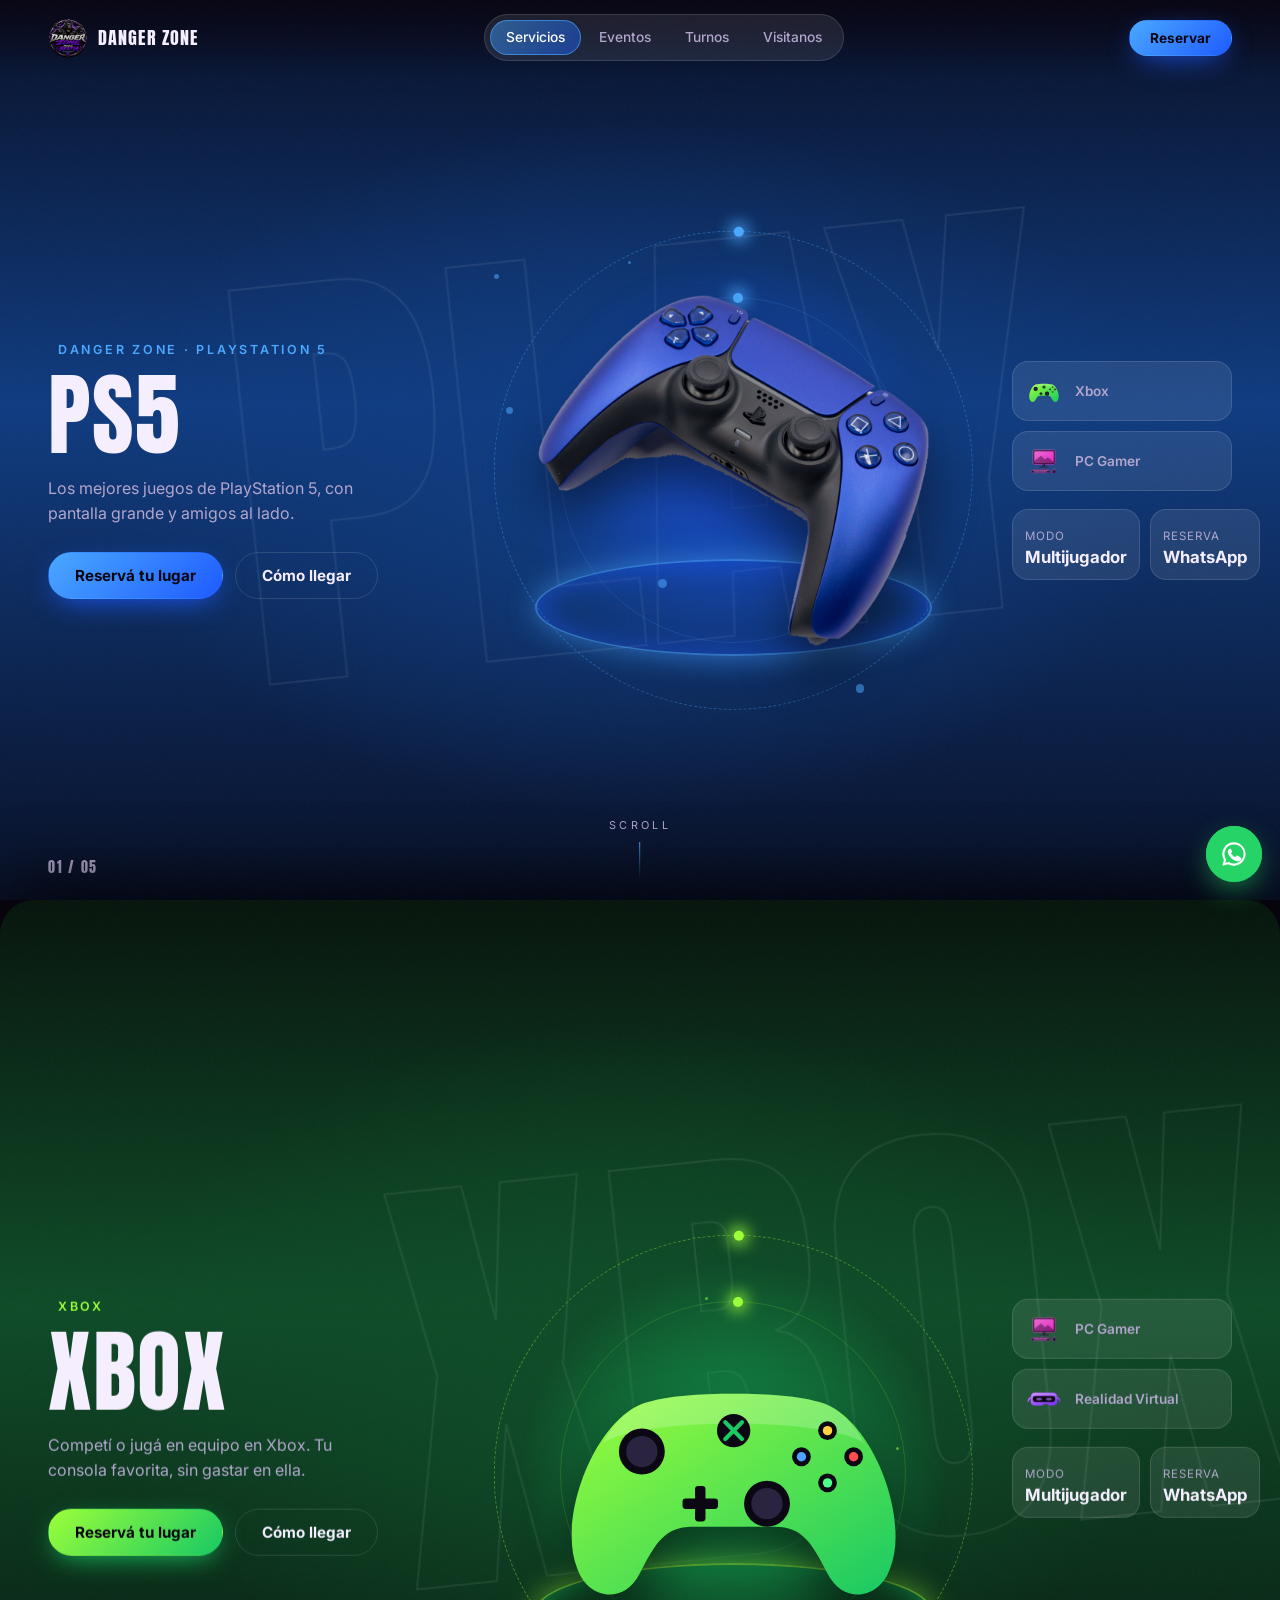
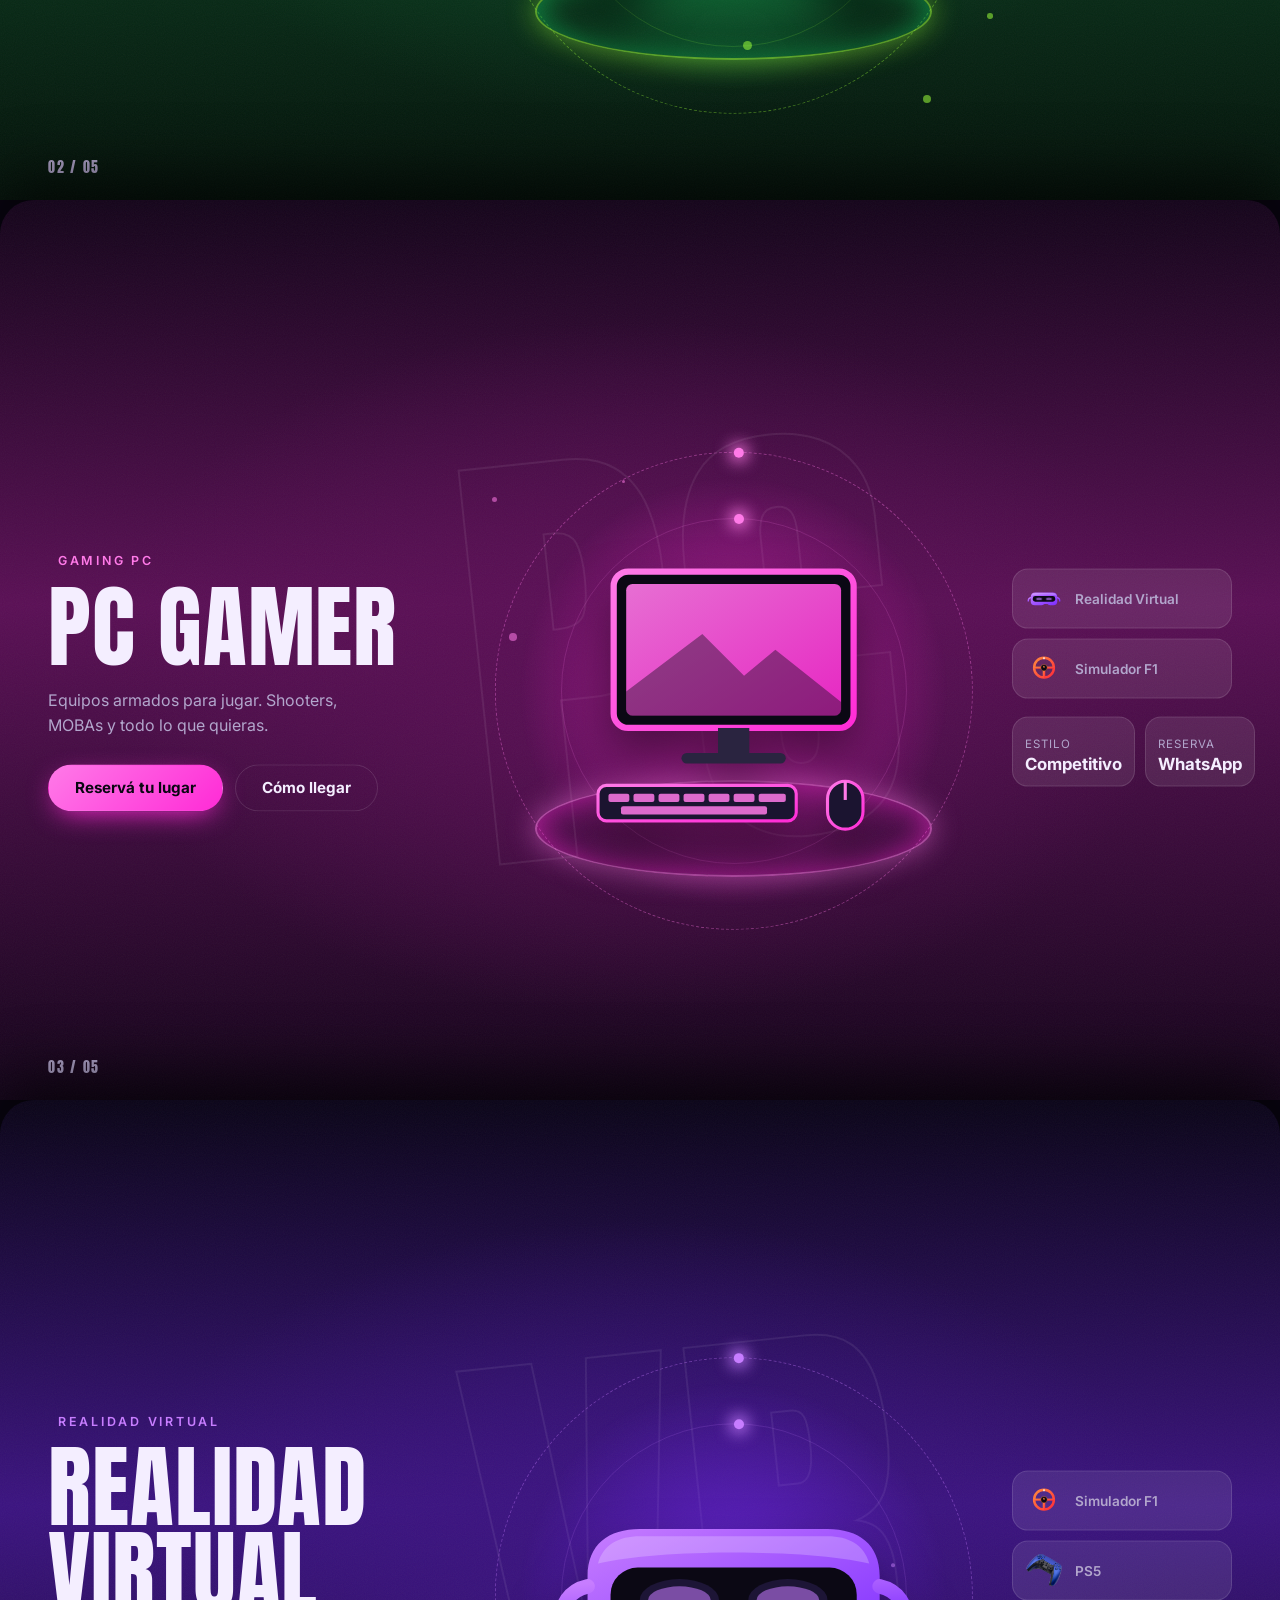
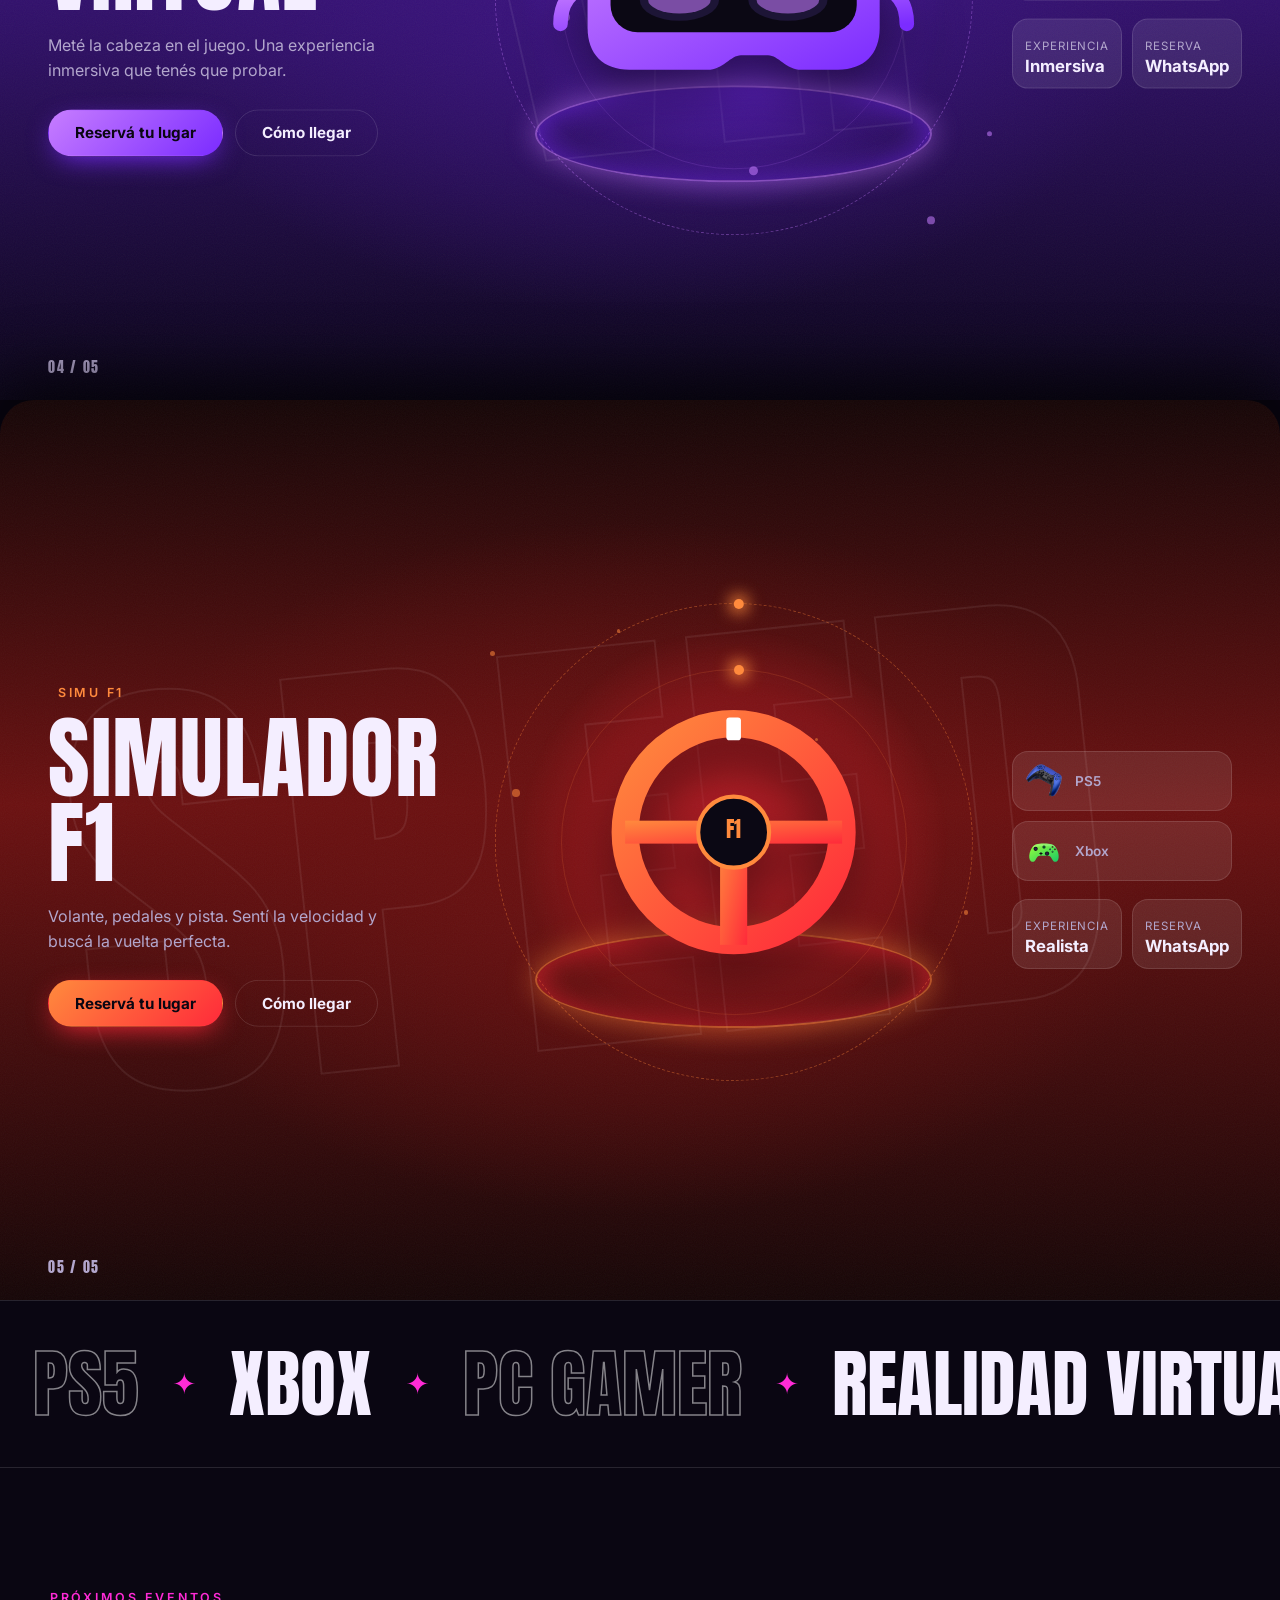
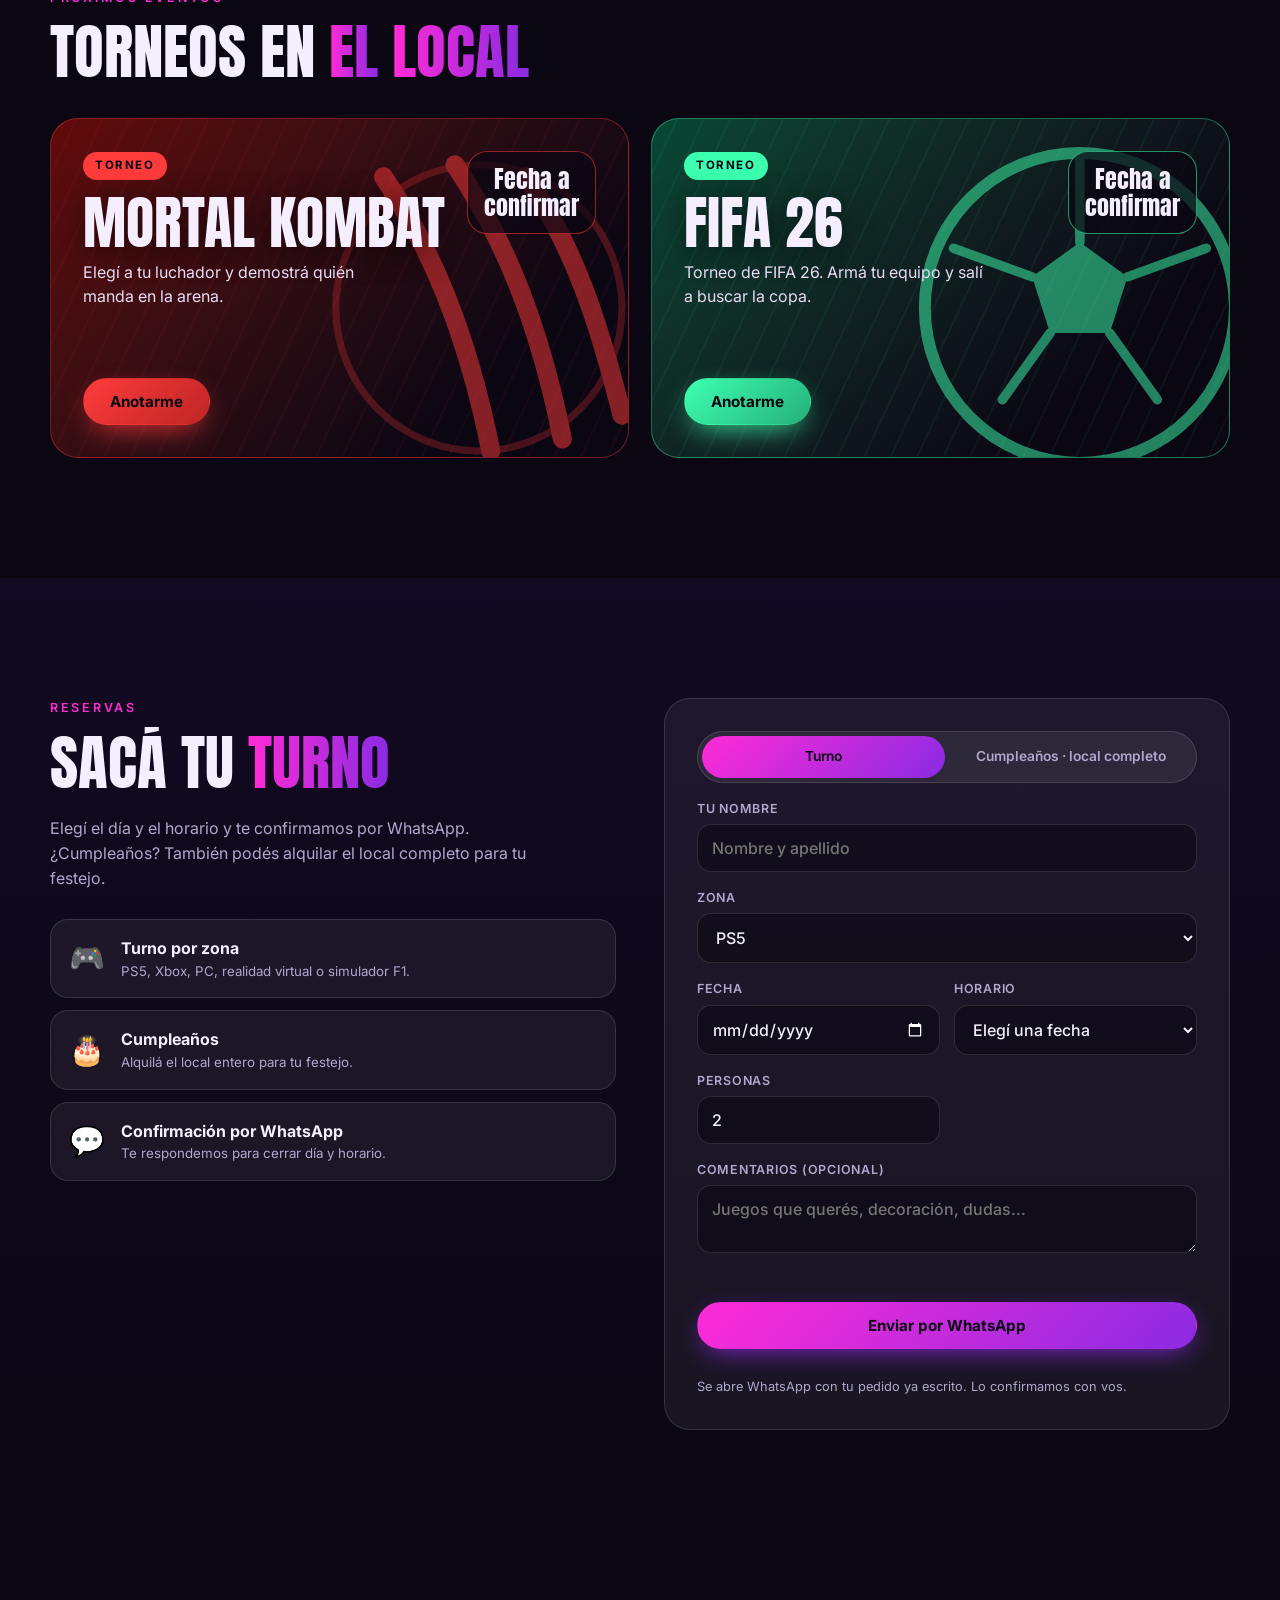
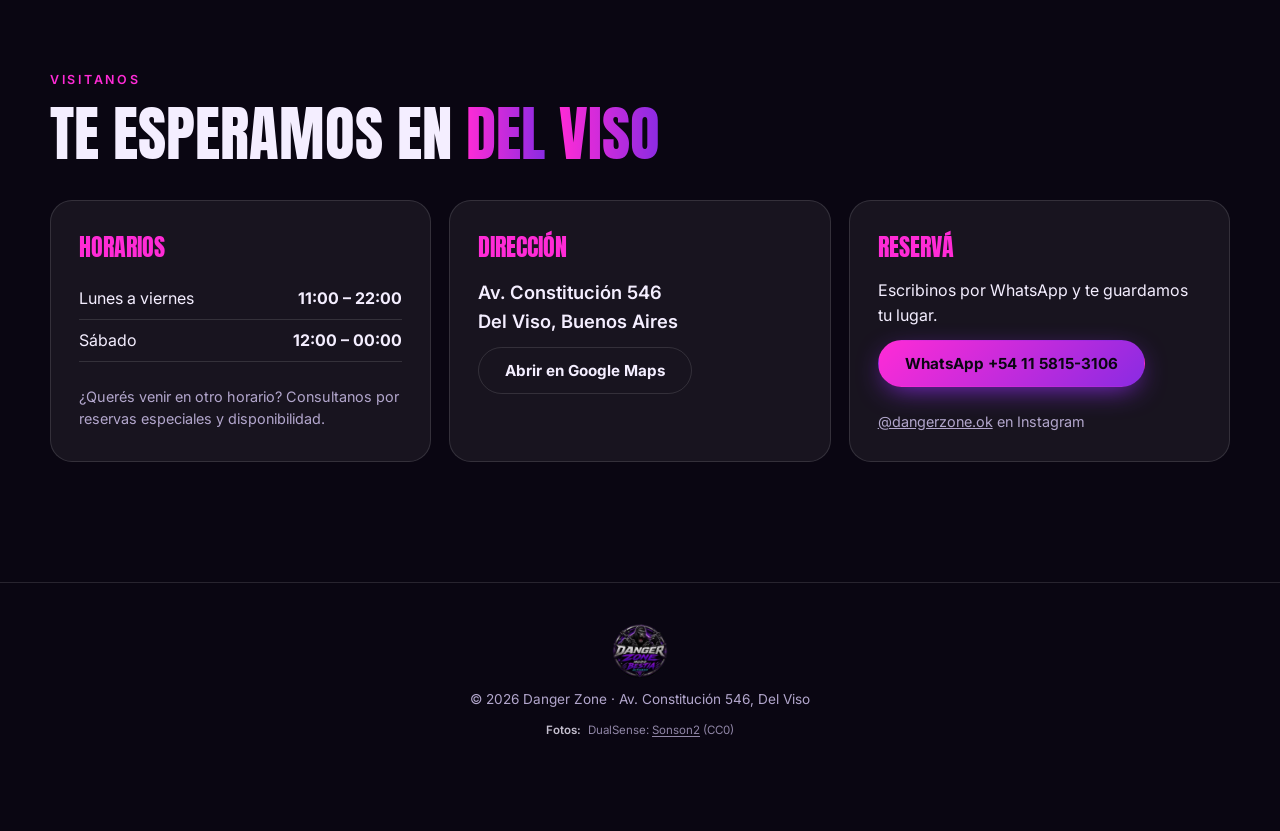
==== commit 31da52bc: "Agrega foto real del mando de PS5 y sistema de créditos de fotos - assets/ps5.png: foto de estudio C" ====
--- a/index.html
+++ b/index.html
@@ -160,6 +160,7 @@
 <footer class="footer" data-reveal>
   <img src="assets/logo.png" alt="Danger Zone - Modo Bestia Activado" width="56" height="56">
   <p>© <span id="year"></span> Danger Zone · Av. Constitución 546, Del Viso</p>
+  <p class="credits" id="credits" hidden><b>Fotos:</b> </p>
 </footer>
 
 <a class="wa-float" data-wa data-magnet href="#" aria-label="Reservar por WhatsApp">
--- a/styles.css
+++ b/styles.css
@@ -20,7 +20,6 @@
   --spring: cubic-bezier(.34, 1.56, .64, 1);
   --display: "Anton", Impact, "Arial Narrow", sans-serif;
   --body: "Inter", system-ui, -apple-system, "Segoe UI", Roboto, sans-serif;
-  transition: --accent .7s ease, --accent-2 .7s ease;
 }
 
 * { box-sizing: border-box; margin: 0; padding: 0; }
@@ -51,12 +50,12 @@
 /* ---------- Barra de progreso y luz del cursor ---------- */
 .progress {
   position: fixed; top: 0; left: 0; right: 0; height: 3px; z-index: 70; transform-origin: left;
-  transform: scaleX(var(--sp, 0)); background: linear-gradient(90deg, var(--accent-2), var(--accent));
+  transform: scaleX(0); background: linear-gradient(90deg, var(--accent-2), var(--accent)); transition: --accent .7s ease, --accent-2 .7s ease;
 }
 .cursor-glow {
   position: fixed; left: 0; top: 0; width: 560px; height: 560px; margin: -280px 0 0 -280px; border-radius: 50%;
-  background: radial-gradient(circle, color-mix(in srgb, var(--accent) 34%, transparent), transparent 65%);
-  pointer-events: none; z-index: 1; opacity: 0; mix-blend-mode: screen; transition: opacity .5s;
+  background: radial-gradient(circle, color-mix(in srgb, var(--accent) 22%, transparent), transparent 65%);
+  pointer-events: none; z-index: 1; opacity: 0; will-change: transform; transition: opacity .5s, --accent .7s ease;
 }
 .cursor-glow.on { opacity: 1; }
 @media (pointer: coarse) { .cursor-glow { display: none; } }
@@ -67,16 +66,16 @@
   display: flex; align-items: center; justify-content: space-between; gap: 16px;
   padding: 14px clamp(16px, 4vw, 48px);
   background: linear-gradient(to bottom, rgba(10, 6, 18, .85), rgba(10, 6, 18, 0));
-  transition: transform .5s var(--ease), background .3s, backdrop-filter .3s;
-}
-.nav.solid { background: rgba(10, 6, 18, .6); backdrop-filter: blur(14px); border-bottom: 1px solid var(--line); }
+  transition: transform .5s var(--ease), background .3s, --accent .7s ease, --accent-2 .7s ease;
+}
+.nav.solid { background: rgba(10, 6, 18, .88); border-bottom: 1px solid var(--line); }
 .nav.hide { transform: translateY(-110%); }
 .brand { display: flex; align-items: center; gap: 10px; text-decoration: none; font-family: var(--display); letter-spacing: .06em; font-size: 1.15rem; }
 .brand img { border-radius: 50%; transition: transform .6s var(--spring); }
 .brand:hover img { transform: rotate(360deg) scale(1.1); }
 .pill-nav {
   position: relative; display: flex; gap: 2px; padding: 5px;
-  background: rgba(255, 255, 255, .07); border: 1px solid var(--line); border-radius: 999px; backdrop-filter: blur(8px);
+  background: rgba(255, 255, 255, .09); border: 1px solid var(--line); border-radius: 999px;
 }
 .pill-nav a { position: relative; z-index: 1; text-decoration: none; font-size: .86rem; font-weight: 500; padding: 7px 16px; border-radius: 999px; color: var(--muted); transition: color .25s; }
 .pill-nav a:hover, .pill-nav a.on { color: #fff; }
@@ -105,10 +104,10 @@
 
 /* ---------- Animaciones de entrada (solo si hay JS) ---------- */
 .js [data-reveal] {
-  opacity: 0; transform: translateY(34px); filter: blur(8px);
-  transition: opacity .9s var(--ease) var(--d, 0s), transform .9s var(--ease) var(--d, 0s), filter .9s var(--ease) var(--d, 0s);
-}
-.js [data-reveal].in { opacity: 1; transform: none; filter: none; }
+  opacity: 0; transform: translateY(34px);
+  transition: opacity .9s var(--ease) var(--d, 0s), transform .9s var(--ease) var(--d, 0s);
+}
+.js [data-reveal].in { opacity: 1; transform: none; }
 
 .w { display: inline-block; overflow: hidden; vertical-align: top; padding: .07em .03em .14em; margin: -.07em -.03em -.14em; }
 .js [data-split] .c, .js [data-split] .wi { display: inline-block; transform: translateY(118%) rotate(7deg); transform-origin: 0 100%; }
@@ -118,7 +117,6 @@
 
 /* ---------- Paneles de servicio ---------- */
 .service {
-  --v: 0; --cover: 0;
   position: relative; min-height: 100svh; overflow: hidden; isolation: isolate;
   display: flex; flex-direction: column; justify-content: center;
   padding: 100px clamp(16px, 4vw, 48px) 60px;
@@ -126,10 +124,13 @@
 .stack .service {
   position: sticky; top: 0; height: 100svh; min-height: 0;
   border-radius: 34px 34px 0 0; box-shadow: 0 -26px 60px rgba(0, 0, 0, .55);
-  transform-origin: 50% 0; will-change: transform, filter;
-  transform: scale(calc(1 - var(--cover) * .06));
-  filter: brightness(calc(1 - var(--cover) * .55));
-}
+  transform-origin: 50% 0;
+}
+.stack .service.vis { will-change: transform; }
+.shade { position: absolute; inset: 0; z-index: 6; background: #000; opacity: 0; pointer-events: none; }
+/* Lo que no se ve no se anima (ahorra CPU/GPU) */
+.service:not(.vis) *, .service:not(.vis) *::before, .service:not(.vis) *::after { animation-play-state: paused !important; }
+.service.vis .hero-word, .service.vis .hero-copy, .service.vis .hero-side, .service.vis .hero-stage, .service.vis .tilt { will-change: transform; }
 .stack .service:first-child { border-radius: 0; box-shadow: none; }
 
 .hero-bg {
@@ -139,12 +140,12 @@
     linear-gradient(to bottom, var(--bg-b), var(--bg-a) 45%, var(--bg-b));
 }
 .hero-bg::after {
-  content: ""; position: absolute; inset: 0; opacity: .12; mix-blend-mode: overlay;
+  content: ""; position: absolute; inset: 0; opacity: .05;
   background-image: url("data:image/svg+xml;utf8,<svg xmlns='http://www.w3.org/2000/svg' width='160' height='160'><filter id='n'><feTurbulence type='fractalNoise' baseFrequency='.9' numOctaves='2' stitchTiles='stitch'/></filter><rect width='100%' height='100%' filter='url(%23n)'/></svg>");
 }
 .hero-word {
   position: absolute; z-index: -1; left: 50%; top: 50%;
-  transform: translate(calc(-50% + var(--v) * 16vw), -50%) rotate(-6deg);
+  transform: translate(-50%, -50%) rotate(-6deg);
   font-family: var(--display); font-size: clamp(14rem, 36vw, 34rem); line-height: 1; white-space: nowrap;
   color: transparent; -webkit-text-stroke: 2px rgba(255, 255, 255, .07); pointer-events: none; user-select: none;
 }
@@ -152,8 +153,6 @@
   position: relative; width: min(1280px, 100%); margin: 0 auto;
   display: grid; grid-template-columns: 1fr 1.25fr 220px; gap: 24px; align-items: center;
 }
-.hero-copy { transform: translate3d(0, calc(var(--v) * 60px), 0); opacity: calc(1 - var(--cover) * 1.1); }
-.hero-side { transform: translate3d(0, calc(var(--v) * 40px), 0); opacity: calc(1 - var(--cover) * 1.1); }
 .eyebrow { display: flex; align-items: center; gap: 10px; text-transform: uppercase; letter-spacing: .22em; font-size: .78rem; font-weight: 600; color: var(--accent-2); margin-bottom: 14px; }
 .logo-slot img { height: 22px; width: auto; }
 .service h1 {
@@ -165,11 +164,10 @@
 
 .hero-stage {
   position: relative; display: grid; place-items: center; aspect-ratio: 1.15;
-  transform: translate3d(0, calc(var(--v) * 110px), 0) scale(calc(1 - var(--cover) * .08));
-}
-.glow { position: absolute; width: 70%; aspect-ratio: 1; border-radius: 50%; background: var(--accent); filter: blur(90px); opacity: .45; }
+}
+.glow { position: absolute; width: 96%; aspect-ratio: 1; border-radius: 50%; background: radial-gradient(circle, color-mix(in srgb, var(--accent) 62%, transparent) 0%, transparent 62%); }
 .js .glow { opacity: 0; transform: scale(.4); }
-.js .hero-stage.in .glow { opacity: .45; transform: none; transition: opacity 1.4s ease .2s, transform 1.4s var(--ease) .2s; }
+.js .hero-stage.in .glow { opacity: 1; transform: none; transition: opacity 1.4s ease .2s, transform 1.4s var(--ease) .2s; }
 .ring {
   position: absolute; width: 78%; height: 22%; bottom: 8%; border-radius: 50%;
   border: 2px solid var(--accent-2); opacity: .55; box-shadow: 0 0 30px var(--accent-2), inset 0 0 30px var(--accent);
@@ -186,23 +184,23 @@
 .particles { position: absolute; inset: 0; pointer-events: none; }
 .p {
   position: absolute; width: var(--s); height: var(--s); border-radius: 50%; background: var(--accent-2); opacity: .55;
-  box-shadow: 0 0 10px var(--accent-2); animation: drift var(--t) ease-in-out var(--dl) infinite alternate;
+  animation: drift var(--t) ease-in-out var(--dl) infinite alternate;
 }
 @keyframes drift { to { transform: translate(var(--dx), var(--dy)); opacity: .15; } }
 
 .art-in { position: relative; width: 82%; }
 .js .art-in { opacity: 0; transform: scale(.5) rotate(-14deg) translateY(50px); }
 .js .hero-stage.in .art-in { opacity: 1; transform: none; transition: transform 1.2s var(--spring) .25s, opacity .6s ease .25s; }
-.art { filter: drop-shadow(0 30px 40px rgba(0, 0, 0, .55)); animation: float 5s ease-in-out infinite; }
-.tilt { transform: perspective(900px) rotateX(var(--rx, 0deg)) rotateY(var(--ry, 0deg)); will-change: transform; }
-.tilt svg, .tilt .photo { width: 100%; height: auto; }
+.art { animation: float 5s ease-in-out infinite; }
+.tilt { transform-origin: 50% 50%; }
+.tilt svg, .tilt .photo { width: 100%; height: auto; filter: drop-shadow(0 26px 24px rgba(0, 0, 0, .5)); }
 .photo { object-fit: contain; }
 @keyframes float { 50% { transform: translateY(-14px); } }
 
 .thumbs { display: flex; flex-direction: column; gap: 10px; }
 .thumbs a {
   width: 100%; display: flex; align-items: center; gap: 12px; padding: 10px 12px;
-  background: var(--panel); border: 1px solid var(--line); border-radius: 16px; backdrop-filter: blur(6px);
+  background: rgba(255, 255, 255, .09); border: 1px solid var(--line); border-radius: 16px;
   color: var(--muted); font: 600 .85rem var(--body); text-decoration: none;
   transition: color .25s, border-color .25s, transform .4s var(--spring), box-shadow .3s;
 }
@@ -210,7 +208,7 @@
 .ico { width: 38px; height: 38px; flex: none; display: grid; place-items: center; }
 .ico svg, .ico img { width: 100%; height: 100%; object-fit: contain; }
 .stats { display: grid; grid-template-columns: 1fr 1fr; gap: 10px; margin-top: 18px; }
-.stat { background: var(--panel); border: 1px solid var(--line); border-radius: 16px; padding: 12px; backdrop-filter: blur(6px); }
+.stat { background: rgba(255, 255, 255, .09); border: 1px solid var(--line); border-radius: 16px; padding: 12px; }
 .stat strong { display: block; font-size: 1.05rem; line-height: 1.2; }
 .stat small { color: var(--muted); font-size: .72rem; text-transform: uppercase; letter-spacing: .08em; }
 
@@ -275,7 +273,7 @@
 .event p { color: #e8dcf5; max-width: 30ch; }
 .event-date {
   align-self: start; display: grid; justify-items: center; min-width: 96px; padding: 14px 16px; border-radius: 20px; text-align: center;
-  background: rgba(10, 6, 18, .55); border: 1px solid color-mix(in srgb, var(--e1) 55%, transparent); backdrop-filter: blur(8px);
+  background: rgba(10, 6, 18, .7); border: 1px solid color-mix(in srgb, var(--e1) 55%, transparent);
 }
 .event-date b { font-family: var(--display); font-weight: 400; font-size: 2.8rem; line-height: 1; }
 .event-date span { font-size: .78rem; letter-spacing: .18em; text-transform: uppercase; color: var(--e1); font-weight: 700; }
@@ -286,7 +284,7 @@
 .countdown { font-weight: 700; color: var(--e1); }
 
 /* ---------- Formulario de turnos ---------- */
-.form { display: grid; gap: 16px; padding: clamp(20px, 3vw, 32px); background: var(--panel); border: 1px solid var(--line); border-radius: 26px; backdrop-filter: blur(10px); }
+.form { display: grid; gap: 16px; padding: clamp(20px, 3vw, 32px); background: var(--panel); border: 1px solid var(--line); border-radius: 26px; }
 .seg { display: grid; grid-template-columns: 1fr 1fr; gap: 4px; padding: 4px; border-radius: 999px; background: rgba(255, 255, 255, .07); border: 1px solid var(--line); }
 .seg label { cursor: pointer; }
 .seg input { position: absolute; opacity: 0; pointer-events: none; }
@@ -317,6 +315,10 @@
 
 .footer { position: relative; z-index: 2; background: var(--bg); display: flex; flex-direction: column; align-items: center; gap: 10px; padding: 40px 16px 90px; color: var(--muted); font-size: .85rem; border-top: 1px solid var(--line); }
 .footer img { border-radius: 50%; }
+.credits { max-width: 780px; text-align: center; font-size: .72rem; line-height: 1.8; opacity: .8; }
+.credits b { color: var(--text); font-weight: 600; margin-right: 4px; }
+.credits span + span::before { content: " · "; }
+.credits a { text-decoration: underline; text-underline-offset: 2px; }
 
 .wa-float {
   position: fixed; right: 18px; bottom: 18px; z-index: 60; width: 56px; height: 56px; border-radius: 50%;
@@ -348,7 +350,6 @@
 }
 @media (prefers-reduced-motion: reduce) {
   *, *::before, *::after { animation: none !important; transition: none !important; }
-  .js [data-reveal], .js [data-split] .c, .js [data-split] .wi, .js .art-in, .js .glow, .js .ring { opacity: 1 !important; transform: none !important; filter: none !important; }
-  .js .glow { opacity: .45 !important; }
+  .js [data-reveal], .js [data-split] .c, .js [data-split] .wi, .js .art-in, .js .glow, .js .ring { opacity: 1 !important; transform: none !important; }
   html { scroll-behavior: auto; }
 }
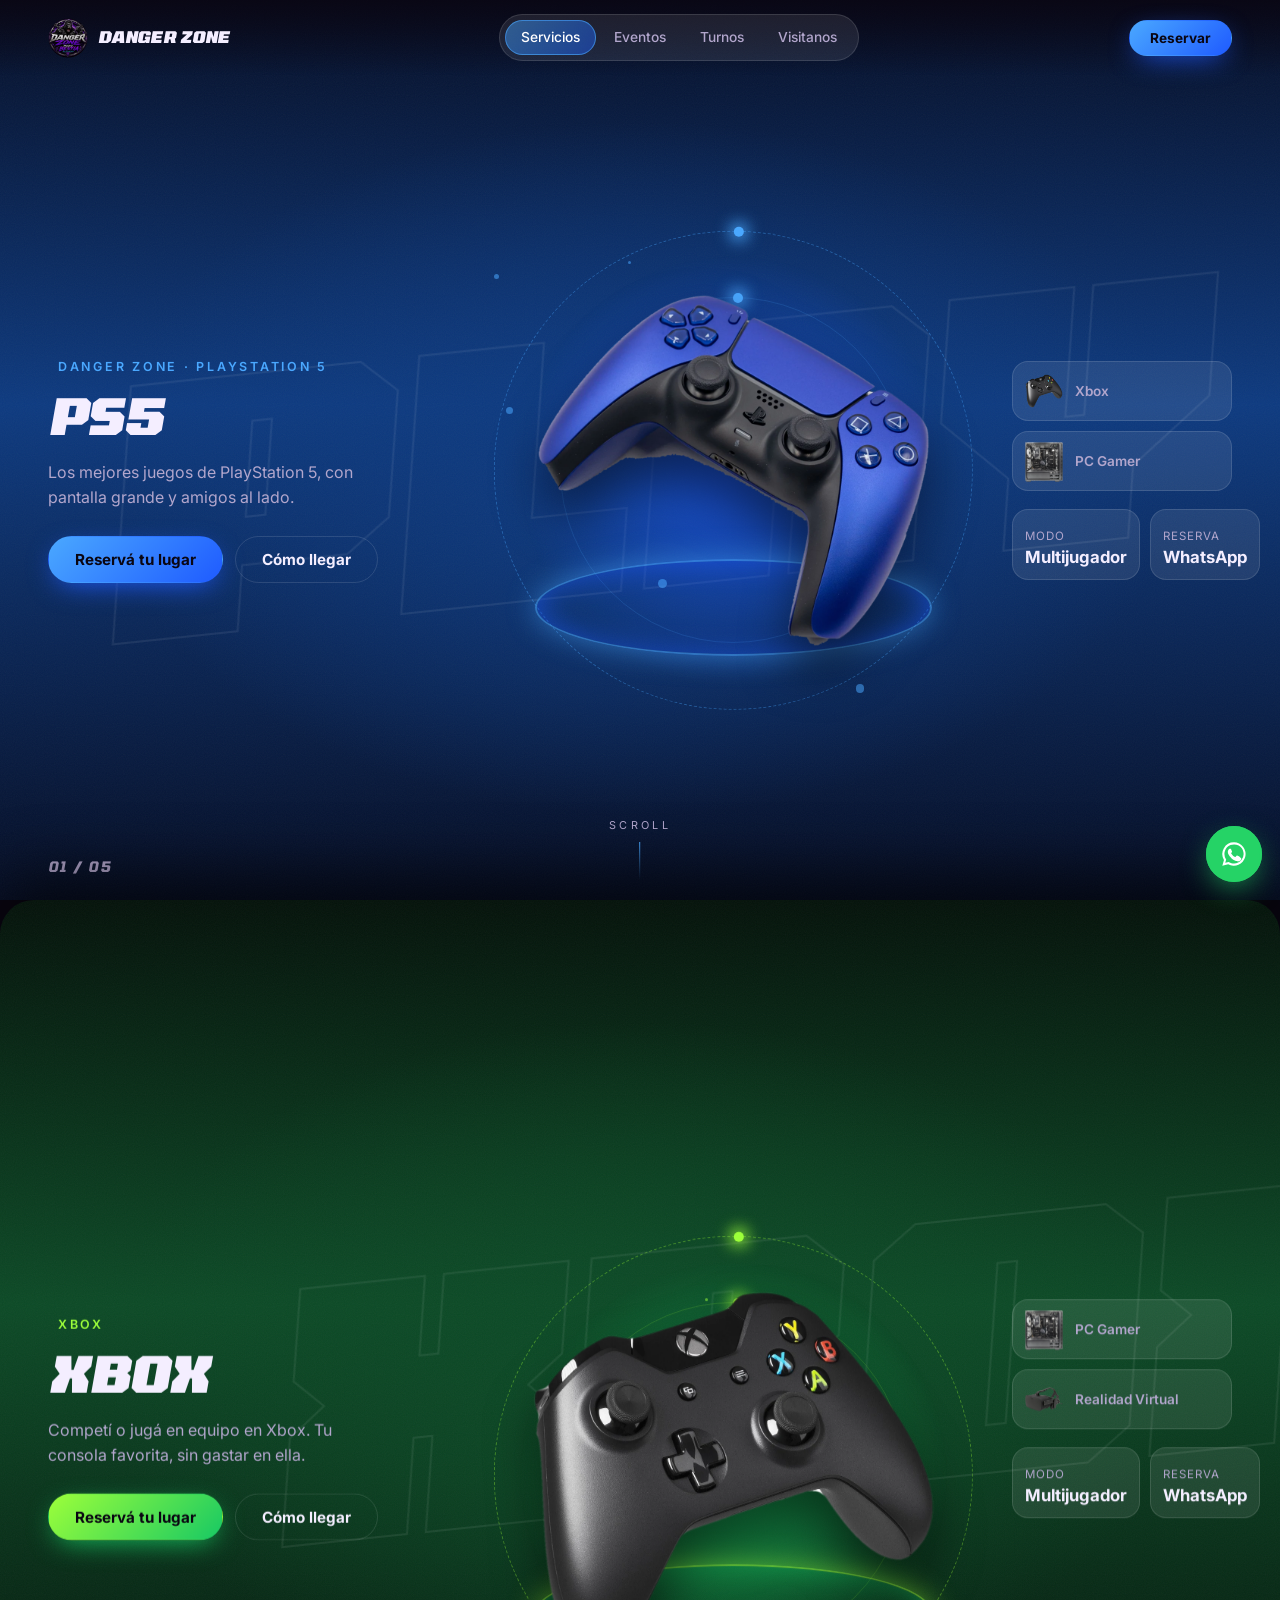
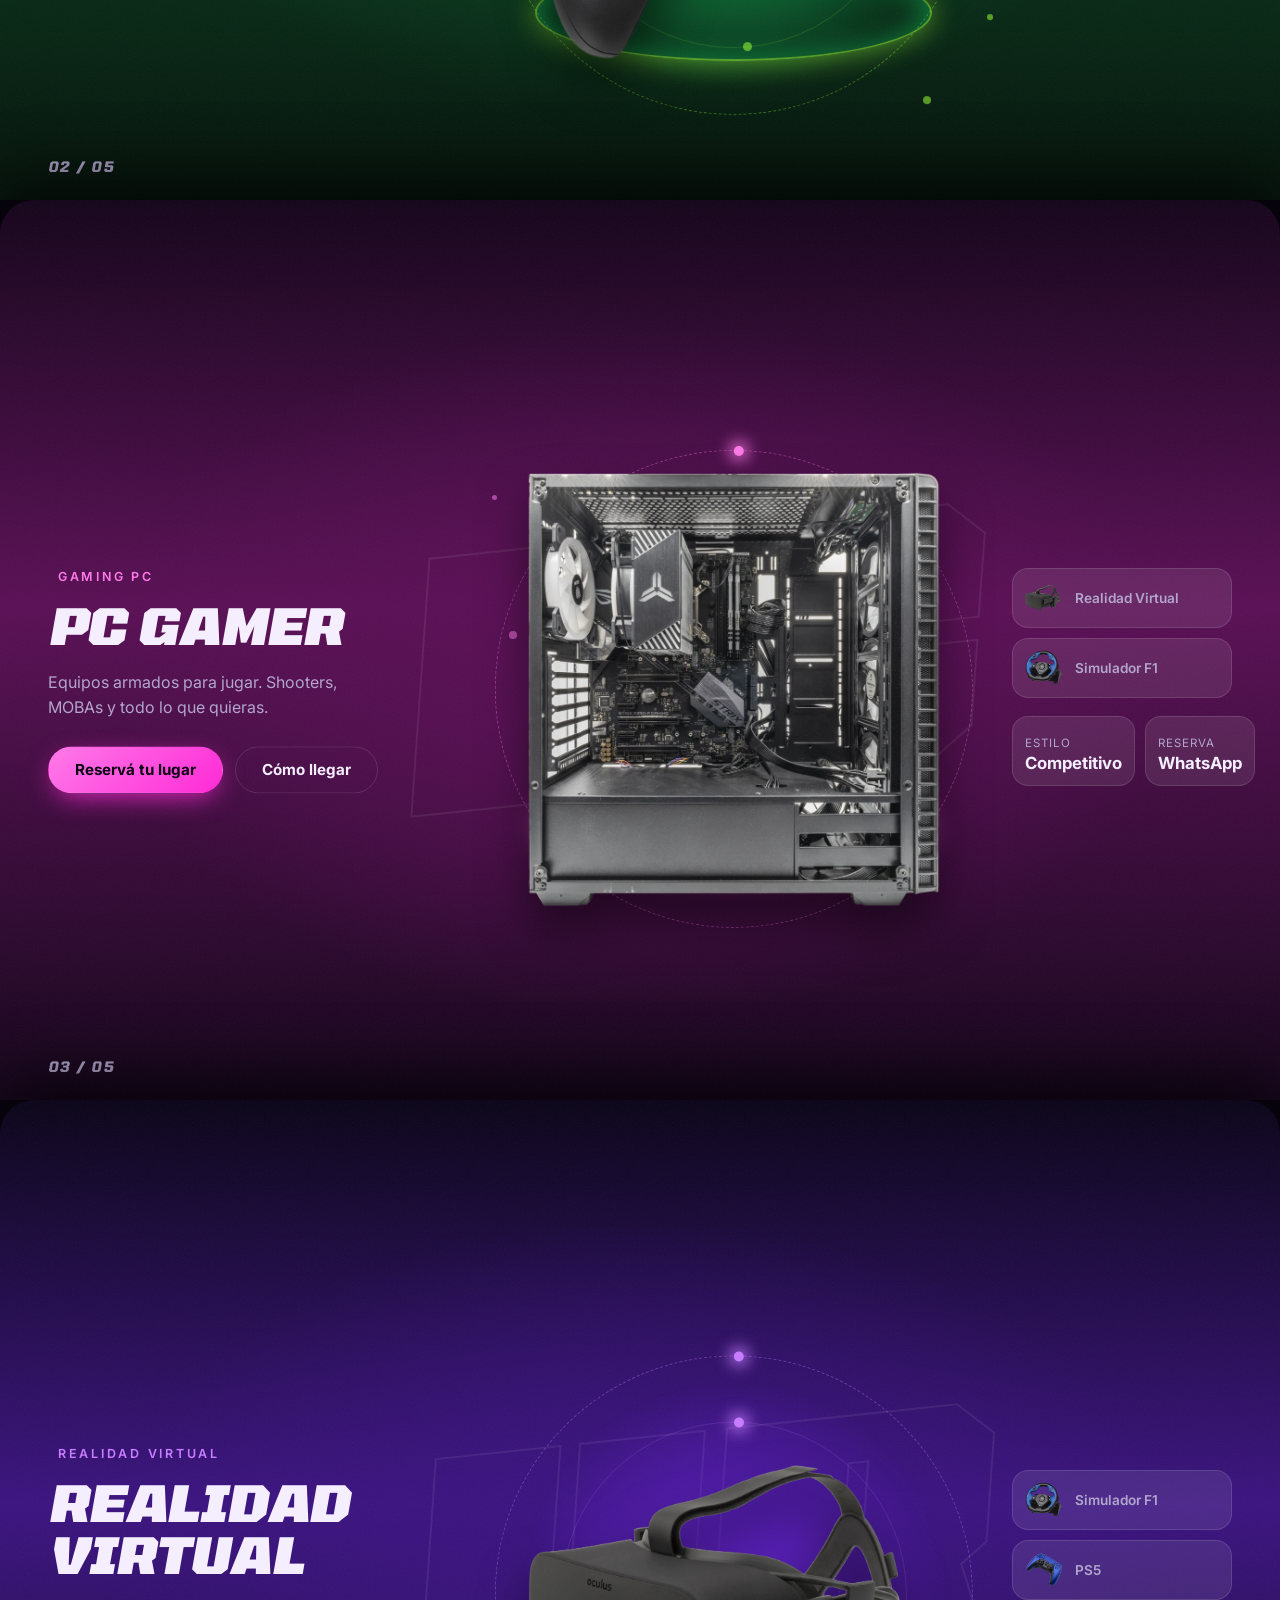
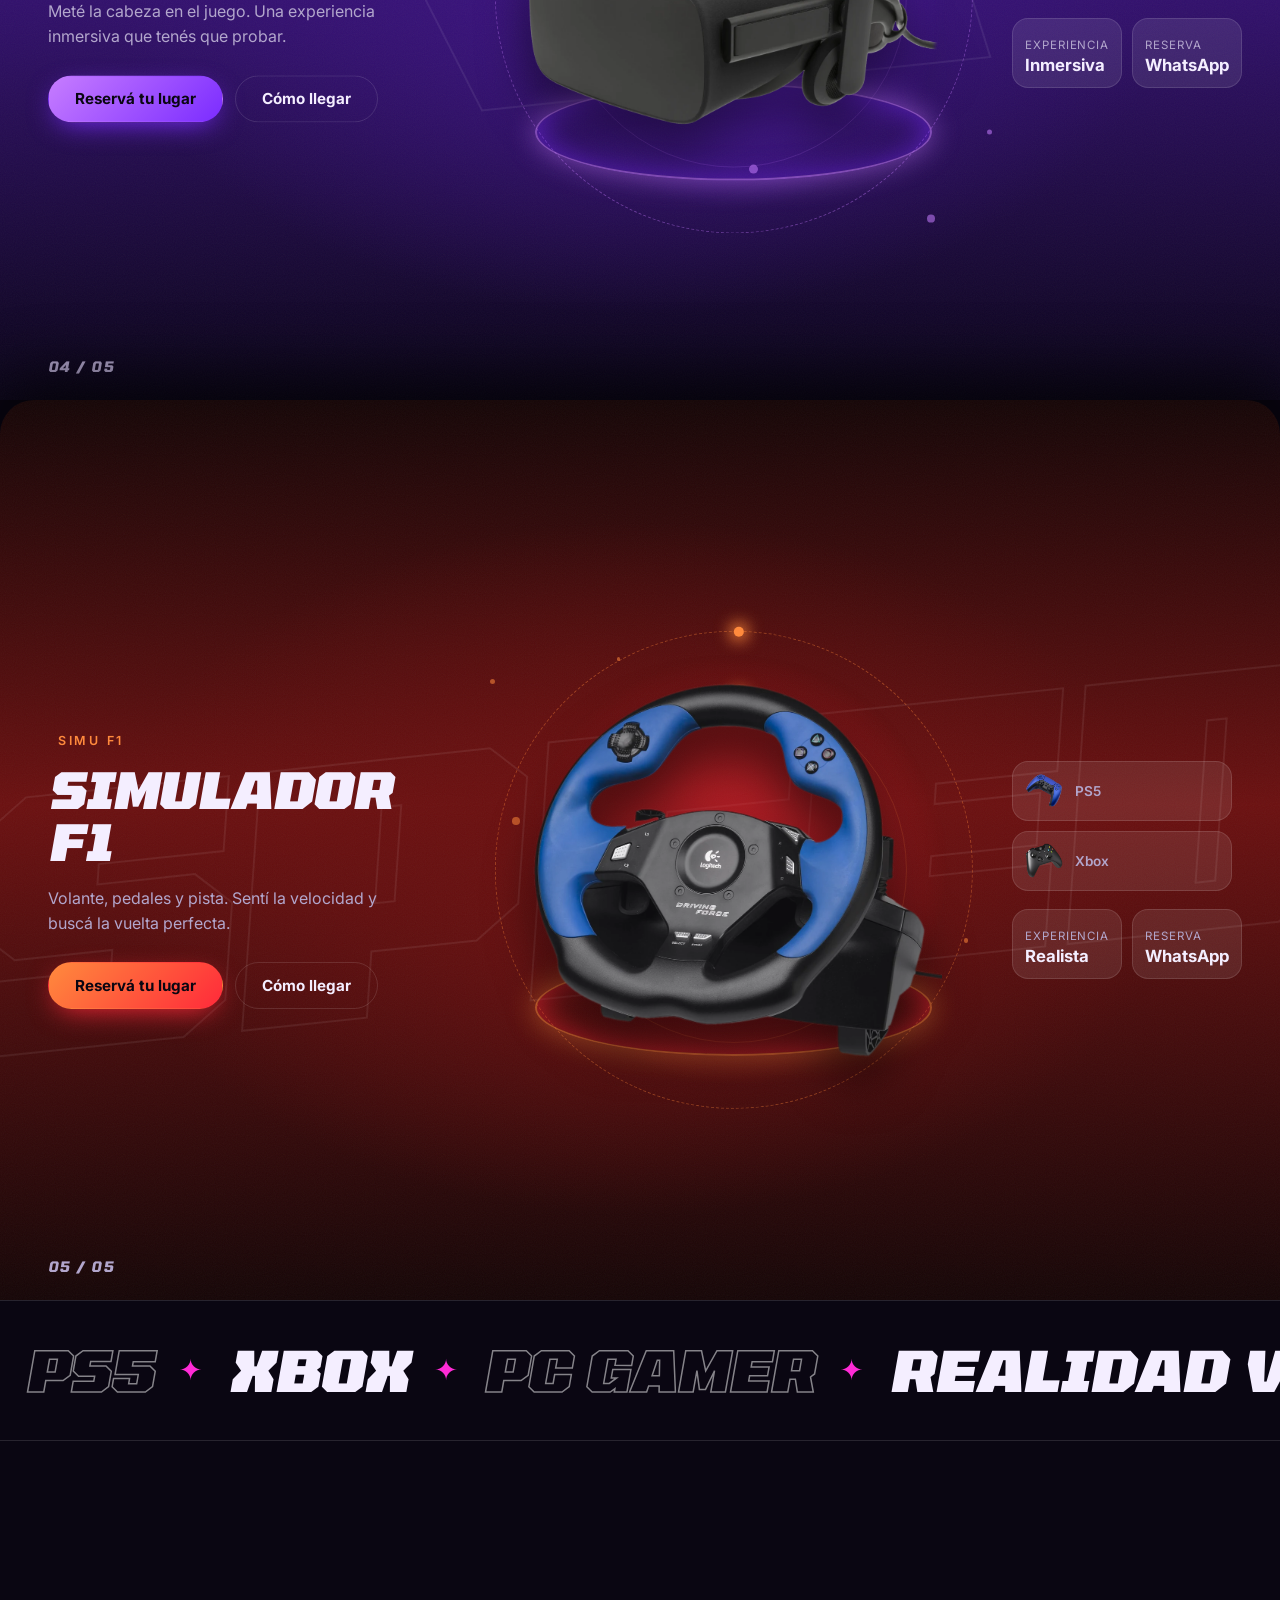
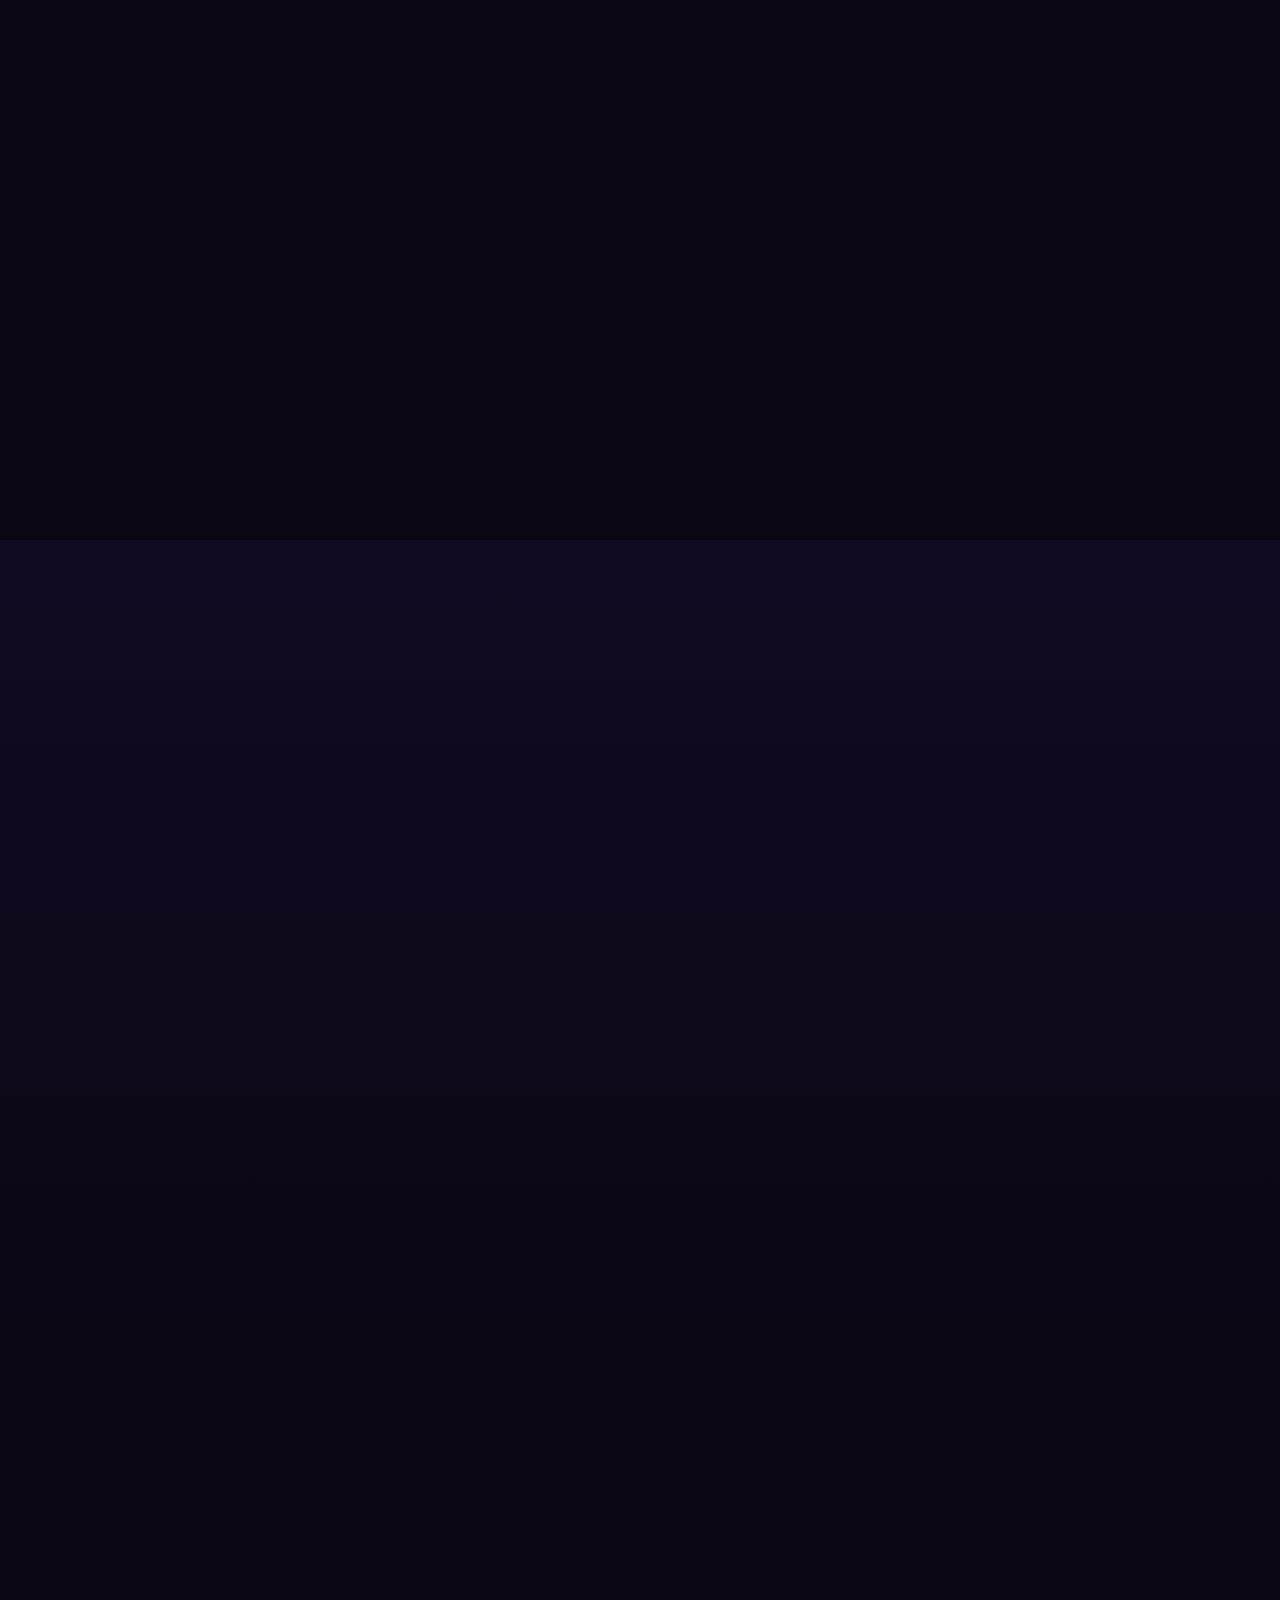
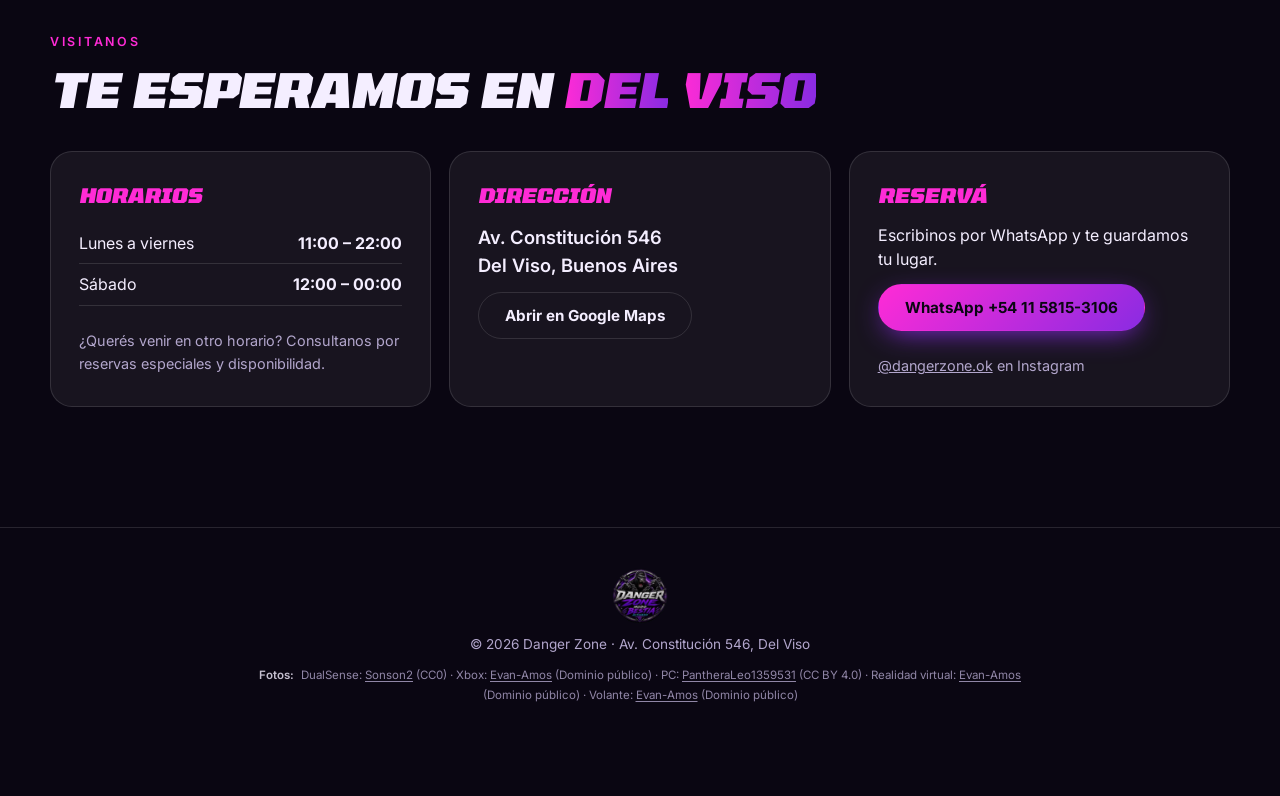
==== commit 8da8c17a: "Usa una tipografía parecida a la del logo en todos los títulos Tomorrow itálica (800/900): ancha, pe" ====
--- a/index.html
+++ b/index.html
@@ -9,7 +9,7 @@
   <link rel="icon" href="assets/logo.png">
   <link rel="preconnect" href="https://fonts.googleapis.com">
   <link rel="preconnect" href="https://fonts.gstatic.com" crossorigin>
-  <link href="https://fonts.googleapis.com/css2?family=Anton&family=Inter:wght@400;500;600;700&display=swap" rel="stylesheet">
+  <link href="https://fonts.googleapis.com/css2?family=Tomorrow:ital,wght@1,700;1,800;1,900&family=Inter:wght@400;500;600;700&display=swap" rel="stylesheet">
   <script>document.documentElement.classList.add("js");</script>
   <link rel="stylesheet" href="styles.css">
 </head>
--- a/styles.css
+++ b/styles.css
@@ -18,7 +18,7 @@
   --radius: 22px;
   --ease: cubic-bezier(.22, 1, .36, 1);
   --spring: cubic-bezier(.34, 1.56, .64, 1);
-  --display: "Anton", Impact, "Arial Narrow", sans-serif;
+  --display: "Tomorrow", "Exo 2", Impact, sans-serif;
   --body: "Inter", system-ui, -apple-system, "Segoe UI", Roboto, sans-serif;
 }
 
@@ -70,7 +70,7 @@
 }
 .nav.solid { background: rgba(10, 6, 18, .88); border-bottom: 1px solid var(--line); }
 .nav.hide { transform: translateY(-110%); }
-.brand { display: flex; align-items: center; gap: 10px; text-decoration: none; font-family: var(--display); letter-spacing: .06em; font-size: 1.15rem; }
+.brand { display: flex; align-items: center; gap: 10px; text-decoration: none; font-family: var(--display); font-style: italic; font-weight: 800; letter-spacing: .02em; font-size: 1rem; text-transform: uppercase; }
 .brand img { border-radius: 50%; transition: transform .6s var(--spring); }
 .brand:hover img { transform: rotate(360deg) scale(1.1); }
 .pill-nav {
@@ -109,7 +109,7 @@
 }
 .js [data-reveal].in { opacity: 1; transform: none; }
 
-.w { display: inline-block; overflow: hidden; vertical-align: top; padding: .07em .03em .14em; margin: -.07em -.03em -.14em; }
+.w { display: inline-block; white-space: nowrap; overflow: hidden; vertical-align: top; padding: .07em .16em .14em .03em; margin: -.07em -.16em -.14em -.03em; }
 .js [data-split] .c, .js [data-split] .wi { display: inline-block; transform: translateY(118%) rotate(7deg); transform-origin: 0 100%; }
 .js [data-split].in .c, .js [data-split].in .wi {
   transform: none; transition: transform .95s var(--ease) calc(var(--ci, 0) * 38ms + var(--base, .05s));
@@ -146,7 +146,7 @@
 .hero-word {
   position: absolute; z-index: -1; left: 50%; top: 50%;
   transform: translate(-50%, -50%) rotate(-6deg);
-  font-family: var(--display); font-size: clamp(14rem, 36vw, 34rem); line-height: 1; white-space: nowrap;
+  font-family: var(--display); font-style: italic; font-weight: 900; font-size: clamp(10rem, 27vw, 25rem); line-height: 1; white-space: nowrap;
   color: transparent; -webkit-text-stroke: 2px rgba(255, 255, 255, .07); pointer-events: none; user-select: none;
 }
 .hero-inner {
@@ -156,8 +156,8 @@
 .eyebrow { display: flex; align-items: center; gap: 10px; text-transform: uppercase; letter-spacing: .22em; font-size: .78rem; font-weight: 600; color: var(--accent-2); margin-bottom: 14px; }
 .logo-slot img { height: 22px; width: auto; }
 .service h1 {
-  font-family: var(--display); font-weight: 400; text-transform: uppercase;
-  font-size: clamp(3rem, 7vw, 6.4rem); line-height: .95; letter-spacing: .01em;
+  font-family: var(--display); font-style: italic; font-weight: 800; text-transform: uppercase;
+  font-size: clamp(2rem, 3.9vw, 3.8rem); line-height: 1.04; letter-spacing: -.005em;
 }
 .hero-desc { margin: 18px 0 26px; max-width: 34ch; color: var(--muted); }
 .hero-actions { display: flex; flex-wrap: wrap; gap: 12px; }
@@ -212,7 +212,7 @@
 .stat strong { display: block; font-size: 1.05rem; line-height: 1.2; }
 .stat small { color: var(--muted); font-size: .72rem; text-transform: uppercase; letter-spacing: .08em; }
 
-.counter { position: absolute; z-index: 1; left: clamp(16px, 4vw, 48px); bottom: 22px; font-family: var(--display); letter-spacing: .12em; color: var(--muted); font-size: .9rem; }
+.counter { position: absolute; z-index: 1; left: clamp(16px, 4vw, 48px); bottom: 22px; font-family: var(--display); font-style: italic; font-weight: 700; letter-spacing: .1em; color: var(--muted); font-size: .9rem; }
 .scroll-hint { position: absolute; z-index: 1; left: 50%; bottom: 20px; transform: translateX(-50%); display: grid; justify-items: center; gap: 8px; font-size: .68rem; letter-spacing: .3em; text-transform: uppercase; color: var(--muted); transition: opacity .4s; }
 .scroll-hint i { width: 1px; height: 38px; background: linear-gradient(var(--accent-2), transparent); transform-origin: top; animation: hint 1.8s var(--ease) infinite; }
 body.scrolled .scroll-hint { opacity: 0; }
@@ -222,7 +222,7 @@
 .marquee { position: relative; z-index: 2; overflow: hidden; padding: 26px 0; background: var(--bg); border-block: 1px solid var(--line); }
 .marquee-track { display: flex; width: max-content; will-change: transform; }
 .marquee-group { display: flex; flex: none; align-items: center; }
-.marquee span { font-family: var(--display); font-size: clamp(2.4rem, 6vw, 4.6rem); text-transform: uppercase; white-space: nowrap; padding: 0 .45em; color: transparent; -webkit-text-stroke: 1.5px rgba(255, 255, 255, .5); }
+.marquee span { font-family: var(--display); font-style: italic; font-weight: 800; font-size: clamp(1.9rem, 4.4vw, 3.5rem); text-transform: uppercase; white-space: nowrap; padding: 0 .45em; color: transparent; -webkit-text-stroke: 1.5px rgba(255, 255, 255, .5); }
 .marquee span.fill { color: var(--text); -webkit-text-stroke: 0; }
 .marquee b { color: var(--magenta); font-size: 1.8rem; }
 
@@ -231,8 +231,8 @@
 .section-alt { background: linear-gradient(180deg, var(--bg-2), var(--bg)); }
 .wrap { width: min(1180px, 100%); margin: 0 auto; }
 .section .eyebrow { color: var(--magenta); }
-h2 { font-family: var(--display); font-weight: 400; text-transform: uppercase; font-size: clamp(2.2rem, 5vw, 3.8rem); line-height: 1; margin-bottom: 36px; }
-h2 em { font-style: normal; color: var(--magenta); }
+h2 { font-family: var(--display); font-style: italic; font-weight: 800; text-transform: uppercase; font-size: clamp(1.8rem, 3.7vw, 3.2rem); line-height: 1.05; margin-bottom: 36px; }
+h2 em { font-style: italic; color: var(--magenta); }
 h2 em .wi { background: linear-gradient(90deg, var(--magenta), var(--purple)); -webkit-background-clip: text; background-clip: text; color: transparent; }
 .lead { color: var(--muted); max-width: 52ch; margin: -12px 0 28px; }
 .muted { color: var(--muted); font-size: .9rem; margin-top: 12px; }
@@ -269,16 +269,16 @@
 .event:hover .event-art { transform: scale(1.08) rotate(-4deg); opacity: .75; }
 .event-art svg { width: 100%; height: auto; }
 .chip { display: inline-block; padding: 5px 12px; border-radius: 999px; font-size: .72rem; font-weight: 700; letter-spacing: .14em; text-transform: uppercase; color: #0a0612; background: var(--e1); }
-.event h3 { margin: 14px 0 8px; font-family: var(--display); font-weight: 400; font-size: clamp(2.4rem, 5vw, 3.6rem); line-height: 1; text-transform: uppercase; text-shadow: 0 6px 30px rgba(0, 0, 0, .5); }
+.event h3 { margin: 14px 0 8px; font-family: var(--display); font-style: italic; font-weight: 800; font-size: clamp(1.8rem, 3.6vw, 2.8rem); line-height: 1.05; text-transform: uppercase; text-shadow: 0 6px 30px rgba(0, 0, 0, .5); }
 .event p { color: #e8dcf5; max-width: 30ch; }
 .event-date {
   align-self: start; display: grid; justify-items: center; min-width: 96px; padding: 14px 16px; border-radius: 20px; text-align: center;
   background: rgba(10, 6, 18, .7); border: 1px solid color-mix(in srgb, var(--e1) 55%, transparent);
 }
-.event-date b { font-family: var(--display); font-weight: 400; font-size: 2.8rem; line-height: 1; }
+.event-date b { font-family: var(--display); font-style: italic; font-weight: 800; font-size: 2.4rem; line-height: 1; }
 .event-date span { font-size: .78rem; letter-spacing: .18em; text-transform: uppercase; color: var(--e1); font-weight: 700; }
 .event-date small { margin-top: 6px; font-size: .72rem; color: var(--muted); }
-.event-date.tbd b { font-size: 1.5rem; line-height: 1.1; }
+.event-date.tbd b { font-size: 1.05rem; line-height: 1.15; }
 .event-foot { grid-column: 1 / -1; display: flex; flex-wrap: wrap; align-items: center; gap: 14px; }
 .event .btn { background: linear-gradient(135deg, var(--e1), color-mix(in srgb, var(--e1) 55%, var(--e2))); box-shadow: 0 10px 30px -10px var(--e1); }
 .countdown { font-weight: 700; color: var(--e1); }
@@ -307,7 +307,7 @@
 /* ---------- Info ---------- */
 .info-grid { display: grid; grid-template-columns: repeat(auto-fit, minmax(270px, 1fr)); gap: 18px; }
 .info-card { padding: 28px; background: var(--panel); border: 1px solid var(--line); border-radius: var(--radius); display: flex; flex-direction: column; align-items: flex-start; gap: 12px; }
-.info-card h3 { font-family: var(--display); font-weight: 400; font-size: 1.5rem; text-transform: uppercase; color: var(--magenta); }
+.info-card h3 { font-family: var(--display); font-style: italic; font-weight: 800; font-size: 1.25rem; text-transform: uppercase; color: var(--magenta); }
 .info-card table { width: 100%; border-collapse: collapse; }
 .info-card td { padding: 8px 0; border-bottom: 1px solid var(--line); }
 .info-card td:last-child { text-align: right; font-weight: 700; }
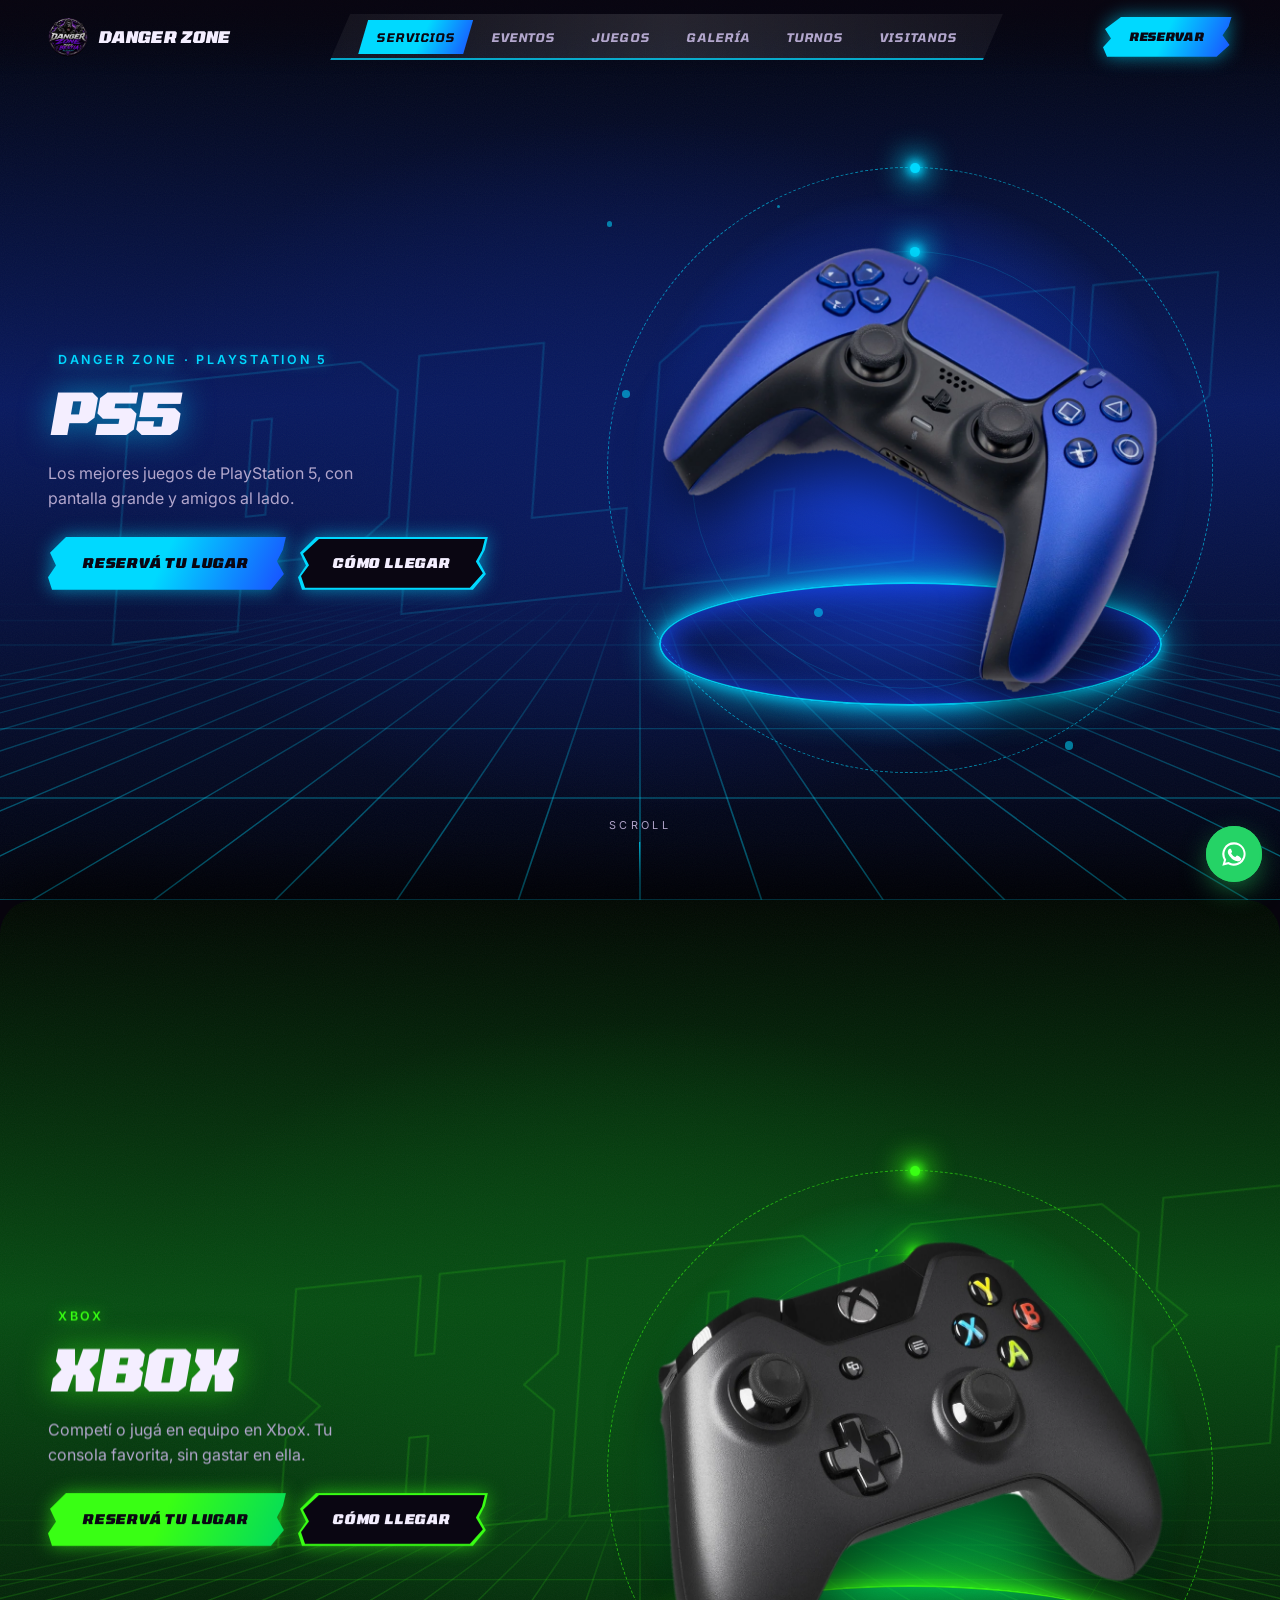
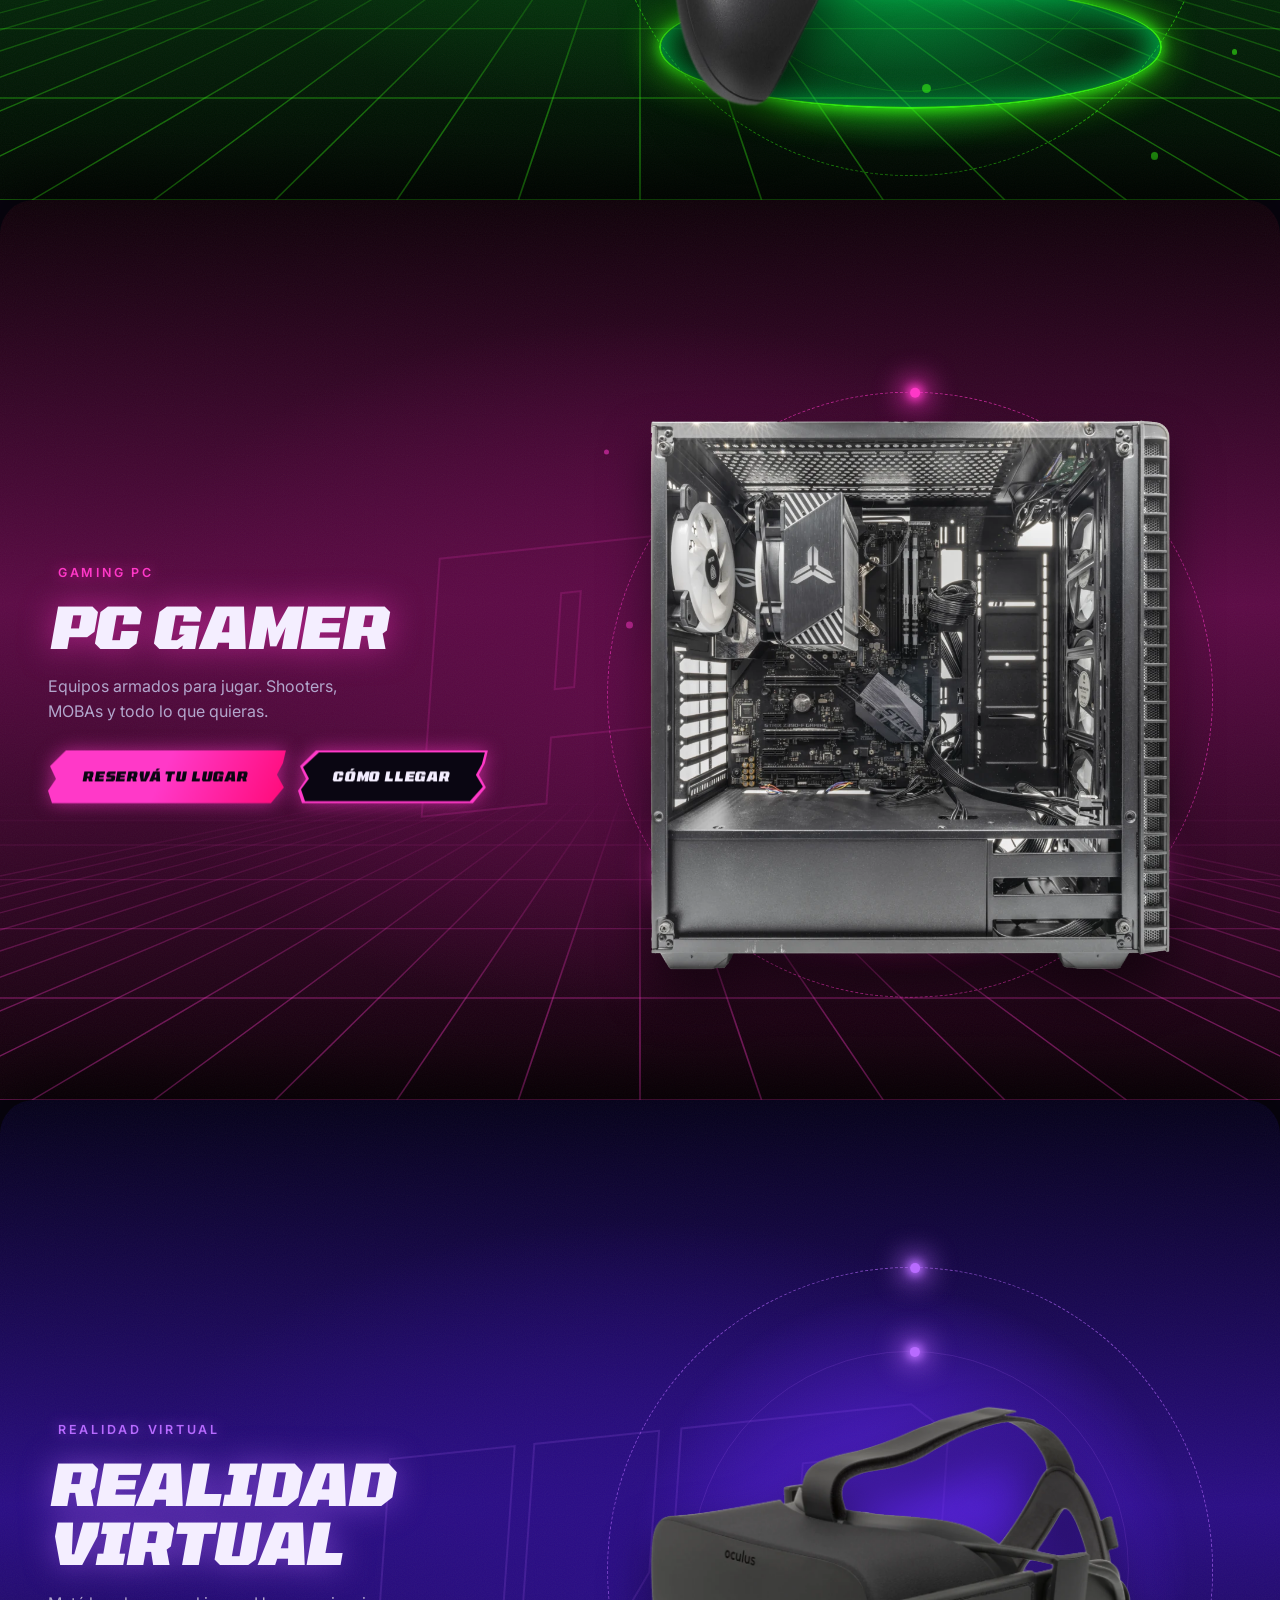
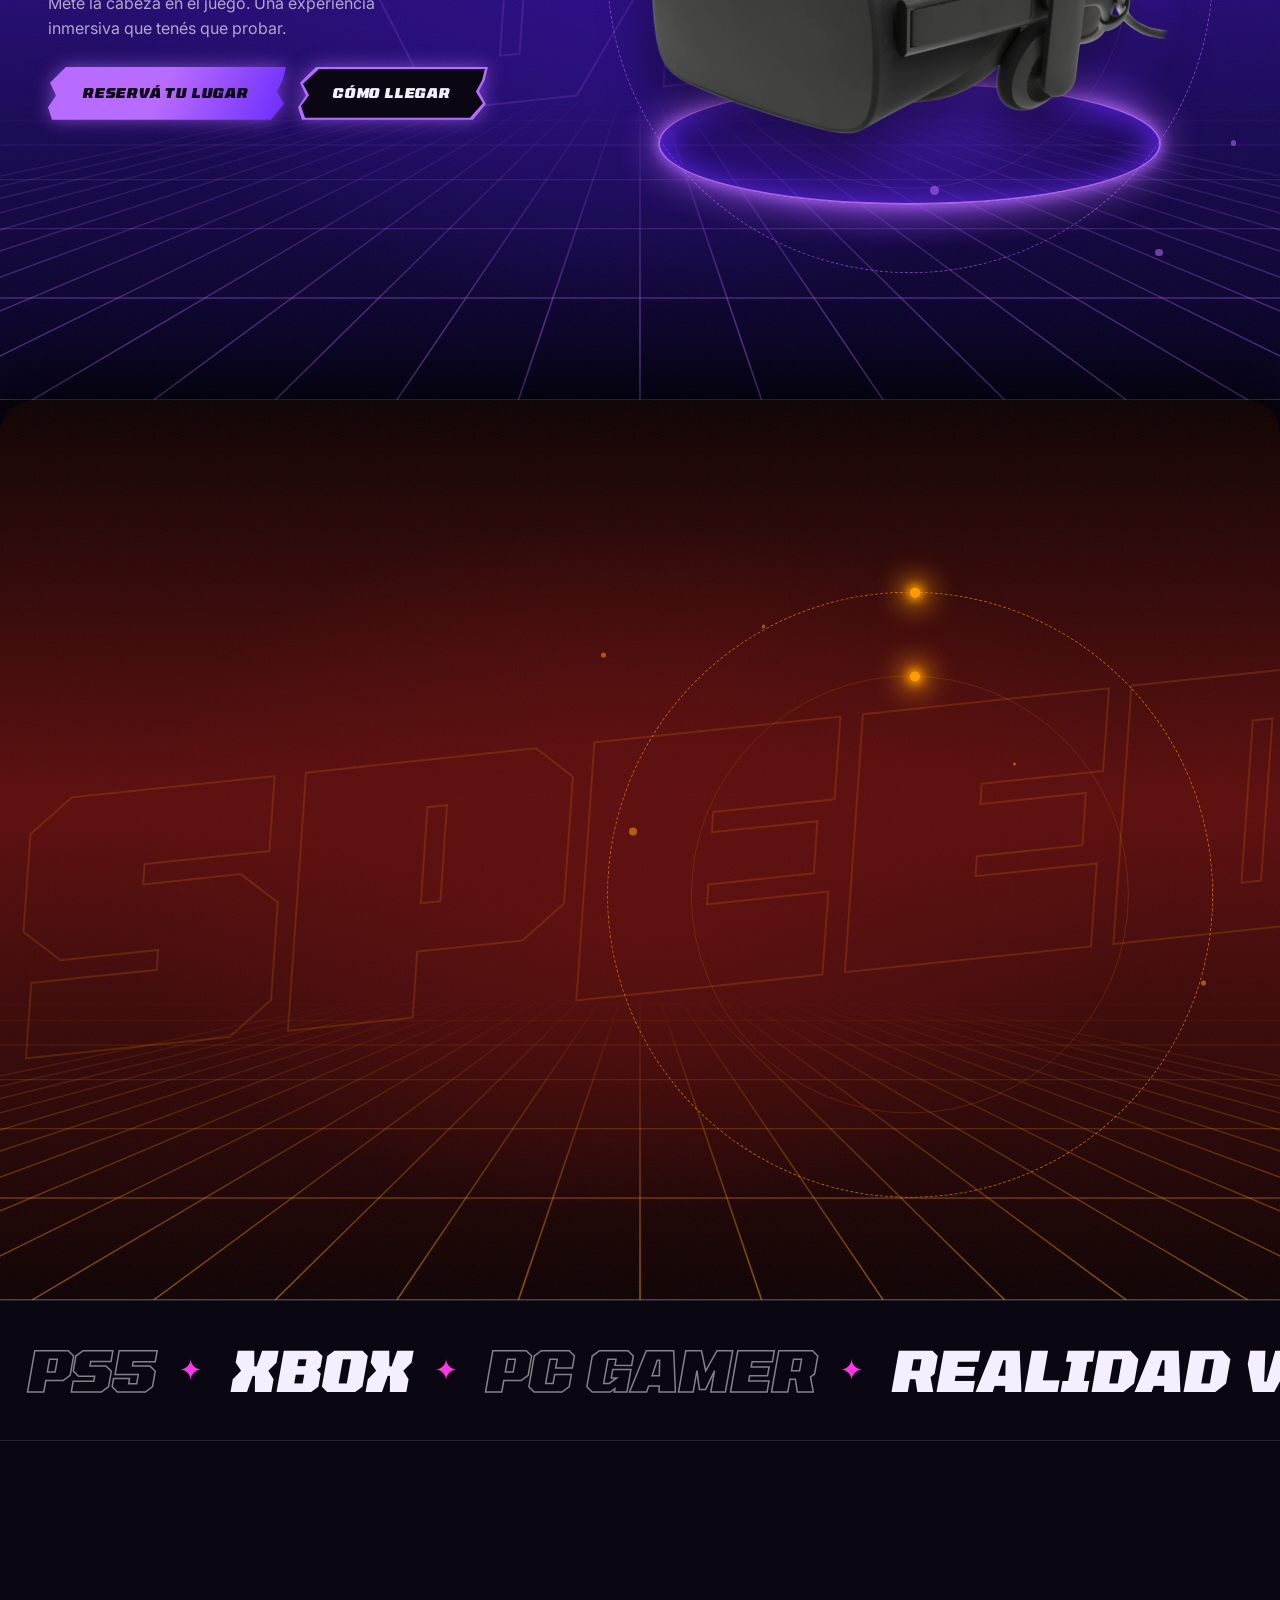
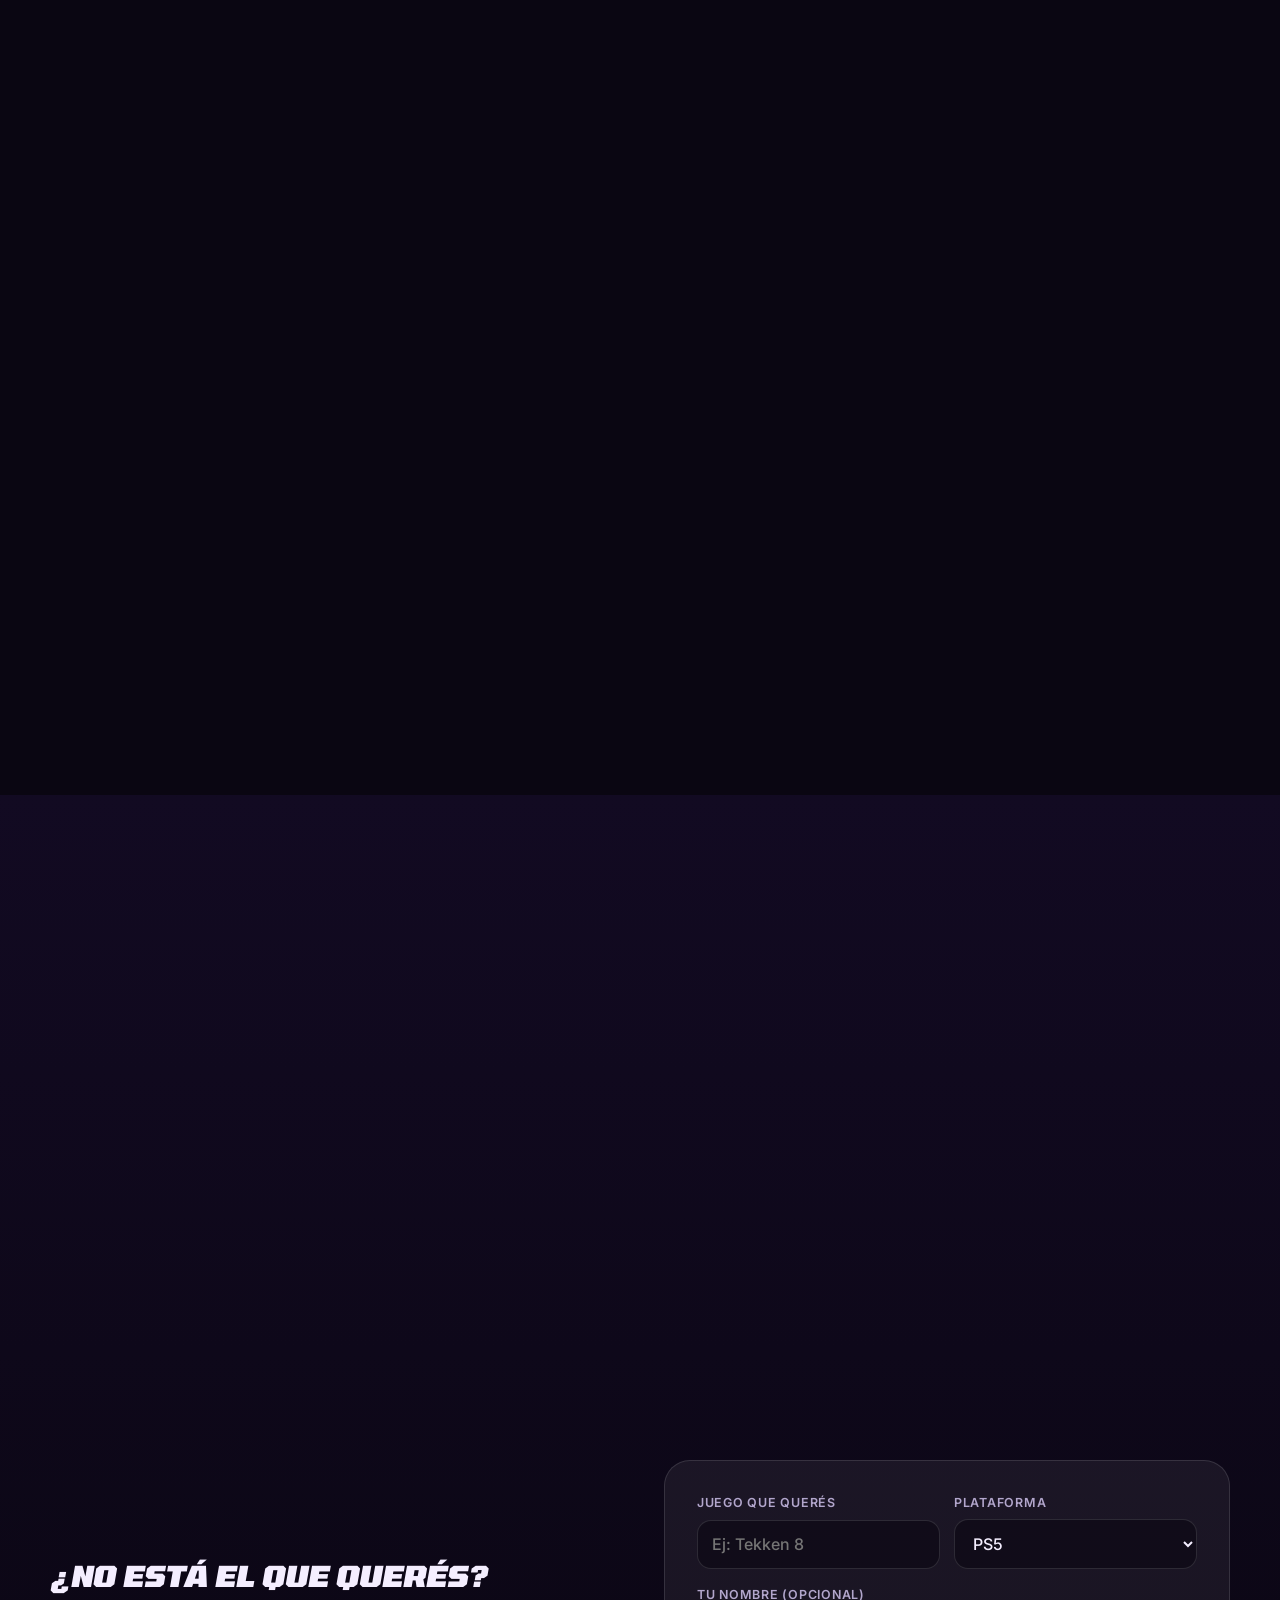
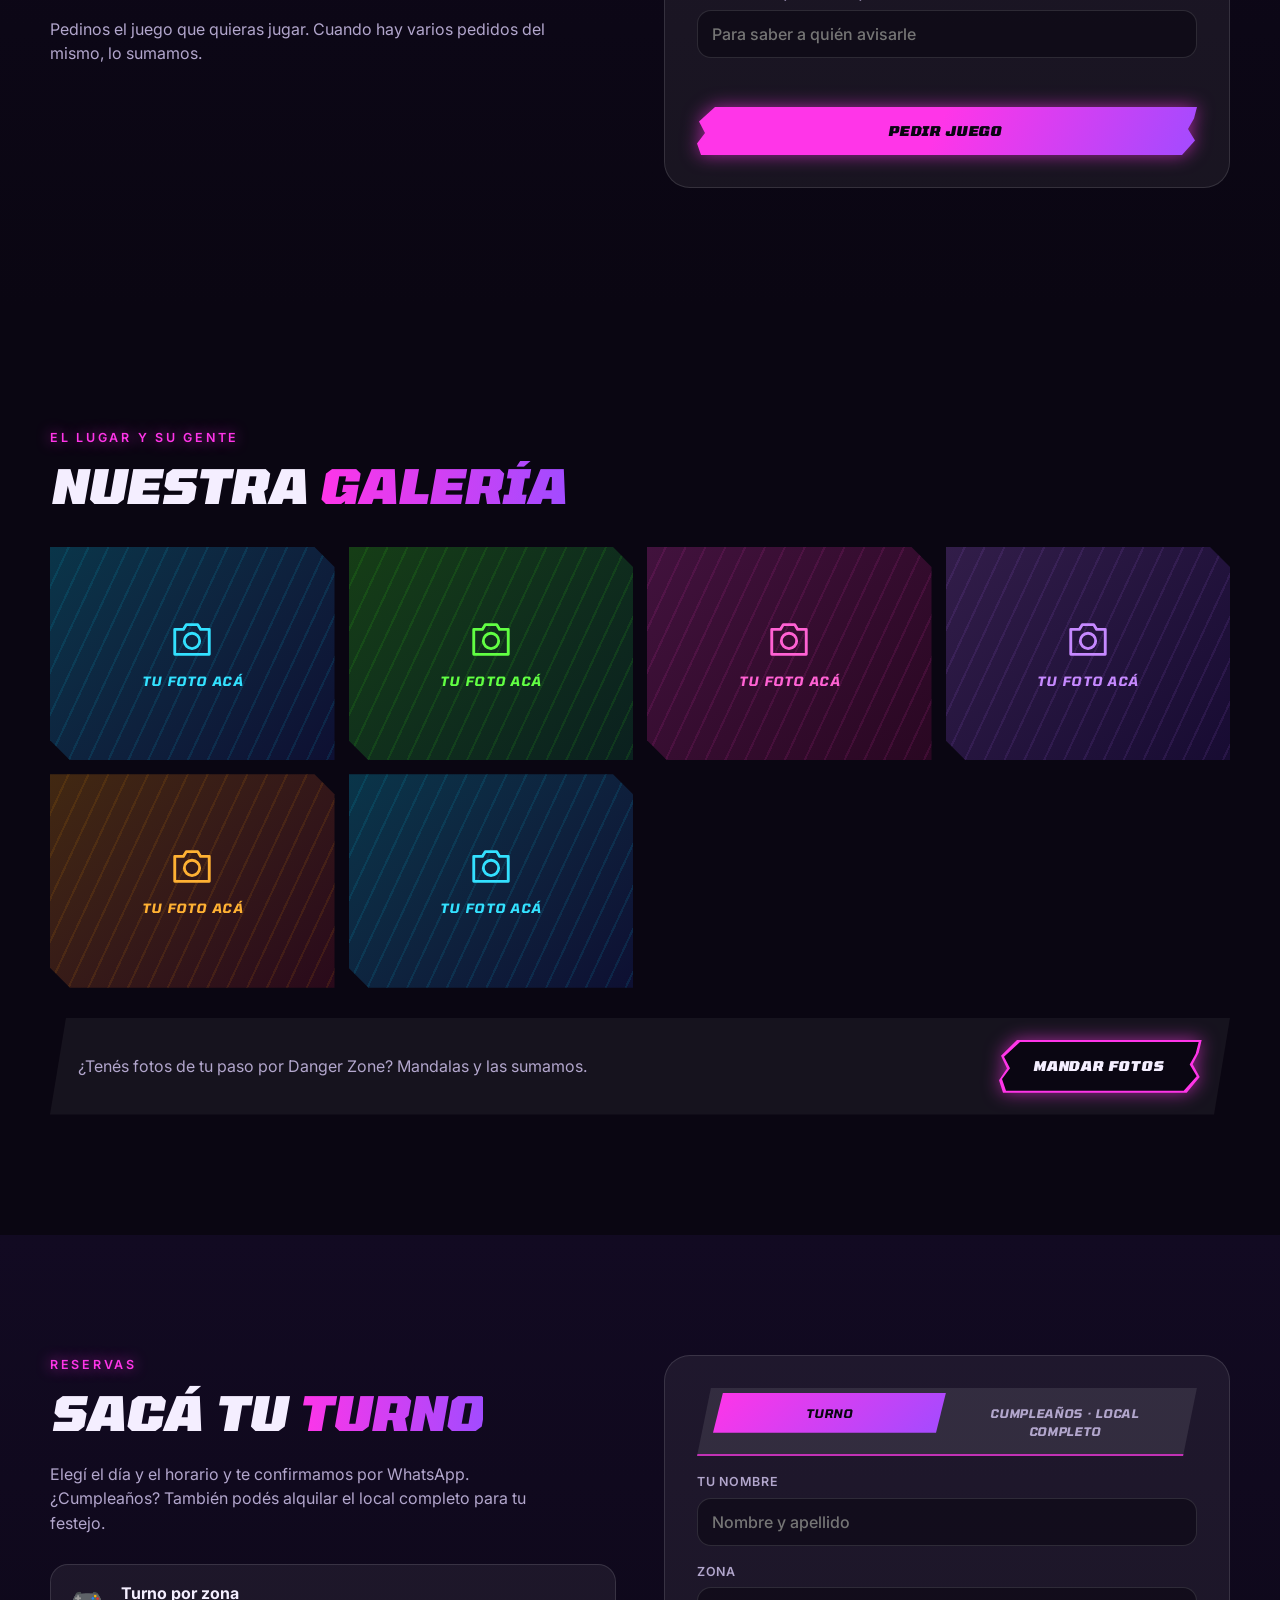
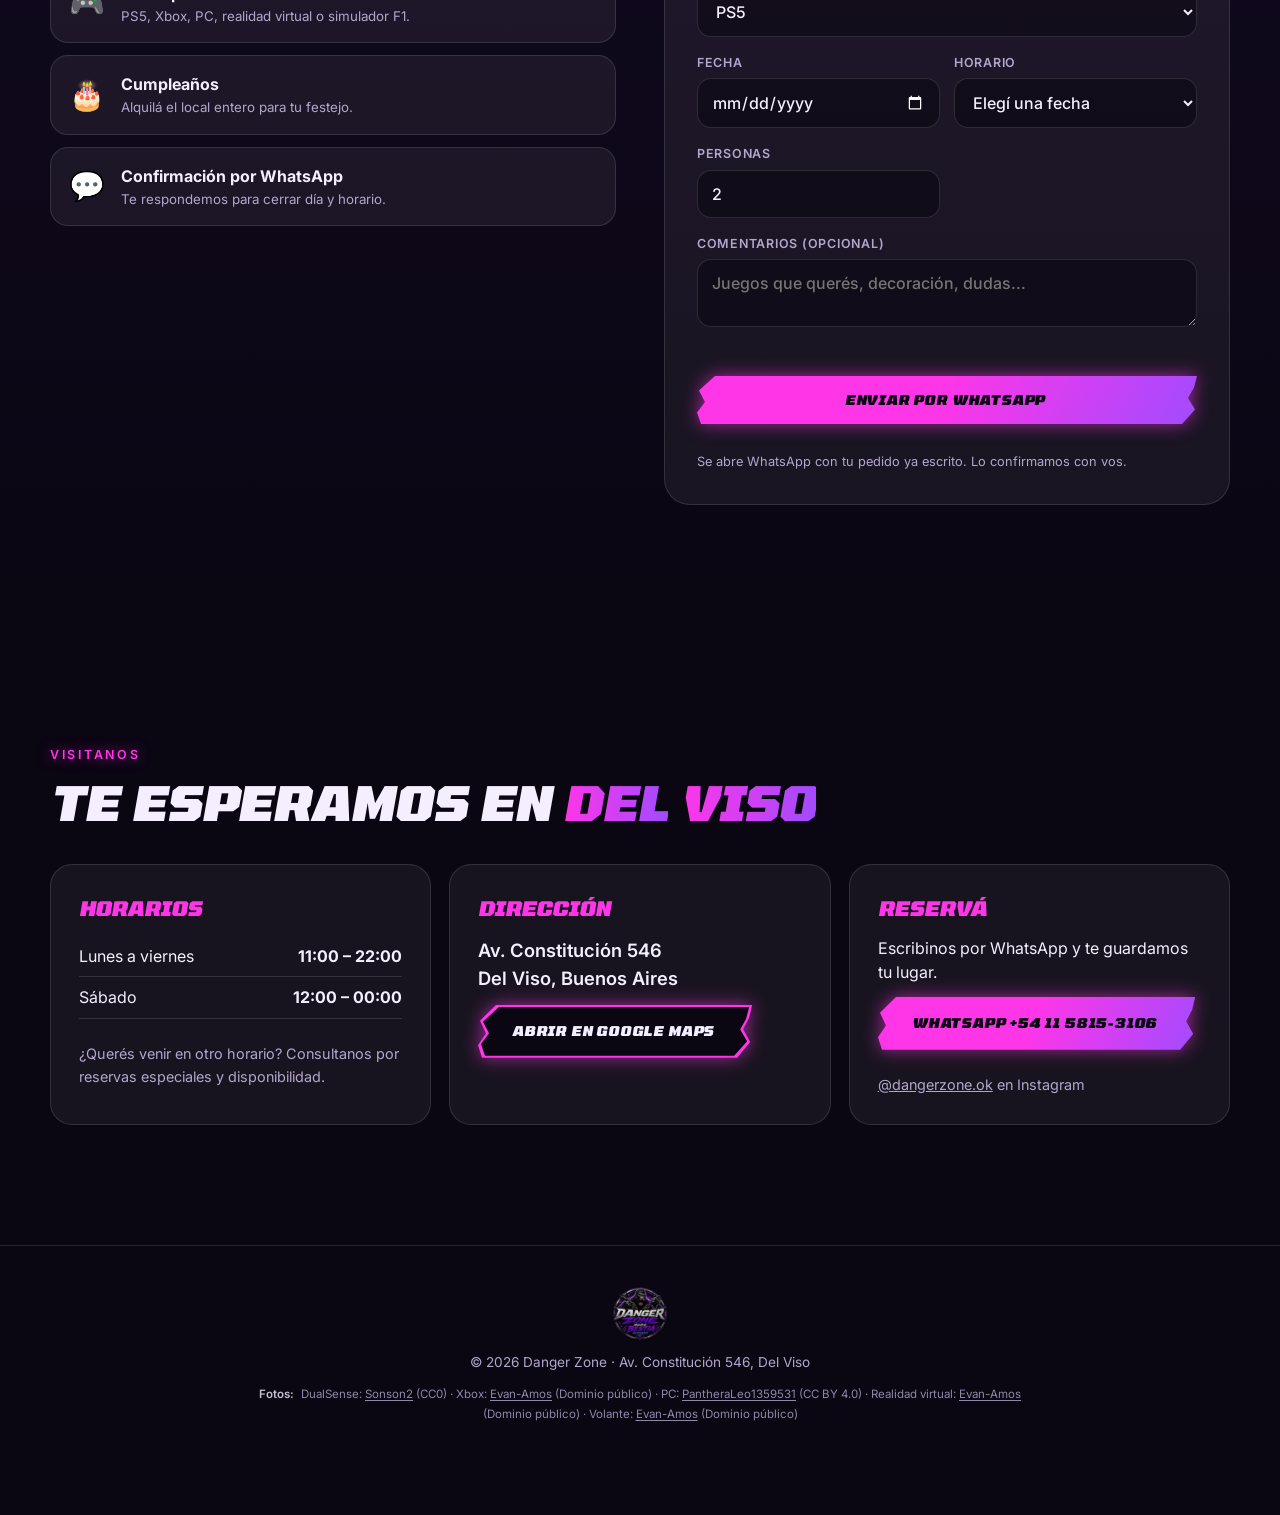
==== commit 0dc74278: "Nuevo diseño angular de botones y menú; secciones de ganadores, juegos, galería y pedido de juegos -" ====
--- a/index.html
+++ b/index.html
@@ -33,6 +33,8 @@
     <span class="pill-ind" aria-hidden="true"></span>
     <a href="#servicios" data-sec="servicios">Servicios</a>
     <a href="#eventos" data-sec="eventos">Eventos</a>
+    <a href="#juegos" data-sec="juegos">Juegos</a>
+    <a href="#galeria" data-sec="galeria">Galería</a>
     <a href="#turnos" data-sec="turnos">Turnos</a>
     <a href="#visitanos" data-sec="visitanos">Visitanos</a>
   </nav>
@@ -52,6 +54,57 @@
       <p class="eyebrow" data-reveal>Próximos eventos</p>
       <h2 data-split="words">Torneos en <em>el local</em></h2>
       <div class="event-cards" id="event-cards" data-group></div>
+      <div class="hof" id="hof" data-reveal></div>
+    </div>
+  </section>
+
+  <!-- JUEGOS DISPONIBLES + PEDIR JUEGOS (se generan en script.js desde data.js) -->
+  <section id="juegos" class="section section-alt">
+    <div class="wrap">
+      <p class="eyebrow" data-reveal>Catálogo</p>
+      <h2 data-split="words">Juegos <em>disponibles</em></h2>
+      <div class="filters" id="filters" data-reveal role="group" aria-label="Filtrar por plataforma"></div>
+      <div class="games" id="games" data-group></div>
+
+      <div class="split request">
+        <div>
+          <h3 class="sub" data-reveal>¿No está el que querés?</h3>
+          <p class="lead" data-reveal style="--d:.1s">Pedinos el juego que quieras jugar. Cuando hay varios pedidos del mismo, lo sumamos.</p>
+        </div>
+        <form id="request" class="form spot" data-reveal style="--d:.15s" novalidate>
+          <div class="row">
+            <div class="field">
+              <label for="r-game">Juego que querés</label>
+              <input id="r-game" name="game" placeholder="Ej: Tekken 8" autocomplete="off" required>
+            </div>
+            <div class="field">
+              <label for="r-plat">Plataforma</label>
+              <select id="r-plat" name="plat">
+                <option>PS5</option><option>Xbox</option><option>PC</option><option>Realidad Virtual</option><option>Simulador</option><option>Cualquiera</option>
+              </select>
+            </div>
+          </div>
+          <div class="field">
+            <label for="r-name">Tu nombre (opcional)</label>
+            <input id="r-name" name="name" autocomplete="name" placeholder="Para saber a quién avisarle">
+          </div>
+          <p class="form-msg" id="r-msg" role="status" aria-live="polite"></p>
+          <button class="btn" type="submit" data-magnet>Pedir juego</button>
+        </form>
+      </div>
+    </div>
+  </section>
+
+  <!-- GALERÍA (se genera en script.js desde data.js) -->
+  <section id="galeria" class="section">
+    <div class="wrap">
+      <p class="eyebrow" data-reveal>El lugar y su gente</p>
+      <h2 data-split="words">Nuestra <em>galería</em></h2>
+      <div class="gallery" id="gallery" data-group></div>
+      <div class="gallery-cta" data-reveal>
+        <p>¿Tenés fotos de tu paso por Danger Zone? Mandalas y las sumamos.</p>
+        <a class="btn btn-ghost" data-magnet data-wa data-msg="Hola! Quiero mandar fotos para la galería de Danger Zone." href="#">Mandar fotos</a>
+      </div>
     </div>
   </section>
 
@@ -167,6 +220,14 @@
   <svg viewBox="0 0 24 24" width="28" height="28" fill="currentColor" aria-hidden="true"><path d="M12 2a10 10 0 0 0-8.6 15.1L2 22l5-1.3A10 10 0 1 0 12 2zm0 18.2c-1.5 0-3-.4-4.2-1.2l-.3-.2-3 .8.8-2.9-.2-.3A8.2 8.2 0 1 1 12 20.2zm4.500-6.100c-.2-.1-1.500-.7-1.700-.8-.2-.1-.4-.1-.6.1l-.8 1c-.1.200-.3.200-.5.100a6.700 6.700 0 0 1-3.300-2.900c-.2-.4.200-.4.700-1.300.1-.2 0-.3 0-.5l-.8-1.800c-.2-.5-.4-.4-.6-.4h-.5c-.2 0-.5.100-.7.300-.3.300-1 1-1 2.400s1 2.800 1.200 3c.1.200 2 3.100 4.900 4.300 1.800.8 2.500.8 3.400.7.500-.1 1.600-.7 1.800-1.300.2-.6.200-1.200.2-1.300-.1-.2-.3-.2-.6-.4z"/></svg>
 </a>
 
+<div class="lb" id="lb" hidden role="dialog" aria-modal="true" aria-label="Foto ampliada">
+  <button class="lb-x" type="button" aria-label="Cerrar">✕</button>
+  <button class="lb-nav lb-prev" type="button" aria-label="Anterior">‹</button>
+  <figure><img id="lb-img" alt=""><figcaption id="lb-cap"></figcaption></figure>
+  <button class="lb-nav lb-next" type="button" aria-label="Siguiente">›</button>
+</div>
+
+<script src="data.js"></script>
 <script src="script.js"></script>
 </body>
 </html>
--- a/styles.css
+++ b/styles.css
@@ -1,6 +1,6 @@
 /* Los colores de acento se registran para que se mezclen suavemente al cambiar de zona */
-@property --accent   { syntax: "<color>"; inherits: true; initial-value: #8a2be2; }
-@property --accent-2 { syntax: "<color>"; inherits: true; initial-value: #ff2bd6; }
+@property --accent   { syntax: "<color>"; inherits: true; initial-value: #a24bff; }
+@property --accent-2 { syntax: "<color>"; inherits: true; initial-value: #ff35e8; }
 
 :root {
   --bg: #0a0612;
@@ -9,10 +9,10 @@
   --line: rgba(255, 255, 255, .12);
   --text: #f4eeff;
   --muted: #b2a6cc;
-  --purple: #8a2be2;
-  --magenta: #ff2bd6;
-  --accent: #8a2be2;
-  --accent-2: #ff2bd6;
+  --purple: #a24bff;
+  --magenta: #ff35e8;
+  --accent: #a24bff;
+  --accent-2: #ff35e8;
   --bg-a: #1a0733;
   --bg-b: #07030f;
   --radius: 22px;
@@ -74,32 +74,49 @@
 .brand img { border-radius: 50%; transition: transform .6s var(--spring); }
 .brand:hover img { transform: rotate(360deg) scale(1.1); }
 .pill-nav {
-  position: relative; display: flex; gap: 2px; padding: 5px;
-  background: rgba(255, 255, 255, .09); border: 1px solid var(--line); border-radius: 999px;
-}
-.pill-nav a { position: relative; z-index: 1; text-decoration: none; font-size: .86rem; font-weight: 500; padding: 7px 16px; border-radius: 999px; color: var(--muted); transition: color .25s; }
-.pill-nav a:hover, .pill-nav a.on { color: #fff; }
+  position: relative; display: flex; gap: 0; padding: 6px 28px;
+  background: linear-gradient(90deg, rgba(255, 255, 255, .05), rgba(255, 255, 255, .12) 50%, rgba(255, 255, 255, .05));
+  border-radius: 0; clip-path: polygon(20px 0, 100% 0, calc(100% - 20px) 100%, 0 100%);
+  box-shadow: inset 0 -2px 0 color-mix(in srgb, var(--accent-2) 75%, transparent);
+}
+.pill-nav a {
+  position: relative; z-index: 1; text-decoration: none; padding: 8px 18px; color: var(--muted);
+  font-family: var(--display); font-style: italic; font-weight: 700; font-size: .74rem; letter-spacing: .08em; text-transform: uppercase;
+  transition: color .25s .08s;
+}
+.pill-nav a:hover, .pill-nav a.on { color: #0a0612; }
 .pill-ind {
-  position: absolute; left: 0; top: 5px; bottom: 5px; width: 0; border-radius: 999px; opacity: 0;
-  background: linear-gradient(135deg, color-mix(in srgb, var(--accent-2) 45%, transparent), color-mix(in srgb, var(--accent) 45%, transparent));
-  border: 1px solid color-mix(in srgb, var(--accent-2) 60%, transparent);
+  position: absolute; left: 0; top: 6px; bottom: 6px; width: 0; opacity: 0; border-radius: 0;
+  clip-path: polygon(10px 0, 100% 0, calc(100% - 10px) 100%, 0 100%);
+  background: linear-gradient(115deg, var(--accent-2) 0%, var(--accent-2) 55%, var(--accent) 100%);
   transition: transform .55s var(--spring), width .55s var(--spring), opacity .3s;
 }
 
-/* ---------- Botones ---------- */
+/* ---------- Botones: angulosos, con puntas y bordes de pincelada ---------- */
+:root { --shape: polygon(18px 0, 100% 0, calc(100% - 3px) 24%, calc(100% - 9px) 46%, calc(100% - 2px) 70%, calc(100% - 15px) 100%, 4px 100%, 0 76%, 8px 54%, 2px 30%); }
 .btn {
-  display: inline-flex; align-items: center; justify-content: center;
-  padding: 13px 26px; border-radius: 999px; border: 1px solid transparent;
-  font: 700 .95rem var(--body); text-decoration: none; cursor: pointer; color: #0a0612;
-  background: linear-gradient(135deg, var(--accent-2), var(--accent));
-  box-shadow: 0 8px 28px -8px var(--accent); will-change: transform;
-  transition: box-shadow .3s, background-position .3s;
-}
-.btn:hover { box-shadow: 0 14px 36px -6px var(--accent-2); }
-.btn:active { filter: brightness(.92); }
-.btn-ghost { background: transparent; color: var(--text); border-color: var(--line); box-shadow: none; transition: border-color .25s, background .25s; }
-.btn-ghost:hover { border-color: var(--accent-2); background: rgba(255, 255, 255, .05); box-shadow: none; }
-.btn-sm { padding: 9px 20px; font-size: .85rem; }
+  position: relative; display: inline-flex; border: 0; padding: 0; background: none; cursor: pointer; text-decoration: none; color: #0a0612;
+  font-family: var(--display); font-style: italic; font-weight: 800; font-size: .84rem; letter-spacing: .06em; text-transform: uppercase;
+  filter: drop-shadow(0 0 9px color-mix(in srgb, var(--accent-2) 60%, transparent)); will-change: transform; transition: filter .25s;
+}
+.btn:hover { filter: drop-shadow(0 0 17px color-mix(in srgb, var(--accent-2) 95%, transparent)); }
+.btn .face {
+  position: relative; flex: 1; display: block; padding: 16px 38px 16px 34px; text-align: center; overflow: hidden; isolation: isolate;
+  clip-path: var(--shape); background: linear-gradient(115deg, var(--accent-2) 0%, var(--accent-2) 48%, var(--accent) 100%);
+}
+.btn .face::after {  /* destello que cruza el botón al pasar el mouse */
+  content: ""; position: absolute; inset: 0; transform: translateX(-130%); transition: transform .7s var(--ease);
+  background: linear-gradient(105deg, transparent 32%, rgba(255, 255, 255, .6) 47%, transparent 62%);
+}
+.btn:hover .face::after { transform: translateX(130%); }
+.btn:active .face { filter: brightness(.88); }
+.btn-ghost { color: var(--text); }
+.btn-ghost .face { background: var(--accent-2); }
+.btn-ghost .face::before { content: ""; position: absolute; inset: 2px 3px; z-index: -1; clip-path: var(--shape); background: #0a0612; transition: background .25s; }
+.btn-ghost:hover .face::before { background: color-mix(in srgb, #0a0612 78%, var(--accent-2)); }
+.btn-sm { font-size: .72rem; }
+.btn-sm .face { padding: 11px 28px 11px 26px; }
+.form .btn { width: 100%; }
 :focus-visible { outline: 2px solid var(--accent-2); outline-offset: 3px; }
 
 /* ---------- Animaciones de entrada (solo si hay JS) ---------- */
@@ -130,7 +147,7 @@
 .shade { position: absolute; inset: 0; z-index: 6; background: #000; opacity: 0; pointer-events: none; }
 /* Lo que no se ve no se anima (ahorra CPU/GPU) */
 .service:not(.vis) *, .service:not(.vis) *::before, .service:not(.vis) *::after { animation-play-state: paused !important; }
-.service.vis .hero-word, .service.vis .hero-copy, .service.vis .hero-side, .service.vis .hero-stage, .service.vis .tilt { will-change: transform; }
+.service.vis .hero-word, .service.vis .hero-copy, .service.vis .hero-stage, .service.vis .tilt { will-change: transform; }
 .stack .service:first-child { border-radius: 0; box-shadow: none; }
 
 .hero-bg {
@@ -139,6 +156,8 @@
     radial-gradient(ellipse 60% 55% at 50% 52%, var(--bg-a), transparent 70%),
     linear-gradient(to bottom, var(--bg-b), var(--bg-a) 45%, var(--bg-b));
 }
+/* Piso de grilla: imagen vectorial fija (la genera script.js con el color de cada zona) */
+.floor { position: absolute; z-index: -1; left: 0; right: 0; bottom: 0; height: 34%; pointer-events: none; background: center bottom / 100% 100% no-repeat; }
 .hero-bg::after {
   content: ""; position: absolute; inset: 0; opacity: .05;
   background-image: url("data:image/svg+xml;utf8,<svg xmlns='http://www.w3.org/2000/svg' width='160' height='160'><filter id='n'><feTurbulence type='fractalNoise' baseFrequency='.9' numOctaves='2' stitchTiles='stitch'/></filter><rect width='100%' height='100%' filter='url(%23n)'/></svg>");
@@ -147,17 +166,18 @@
   position: absolute; z-index: -1; left: 50%; top: 50%;
   transform: translate(-50%, -50%) rotate(-6deg);
   font-family: var(--display); font-style: italic; font-weight: 900; font-size: clamp(10rem, 27vw, 25rem); line-height: 1; white-space: nowrap;
-  color: transparent; -webkit-text-stroke: 2px rgba(255, 255, 255, .07); pointer-events: none; user-select: none;
+  color: transparent; -webkit-text-stroke: 2px color-mix(in srgb, var(--accent-2) 16%, transparent); pointer-events: none; user-select: none;
 }
 .hero-inner {
   position: relative; width: min(1280px, 100%); margin: 0 auto;
-  display: grid; grid-template-columns: 1fr 1.25fr 220px; gap: 24px; align-items: center;
-}
-.eyebrow { display: flex; align-items: center; gap: 10px; text-transform: uppercase; letter-spacing: .22em; font-size: .78rem; font-weight: 600; color: var(--accent-2); margin-bottom: 14px; }
+  display: grid; grid-template-columns: 1fr 1.25fr; gap: 24px; align-items: center;
+}
+.eyebrow { display: flex; align-items: center; gap: 10px; text-transform: uppercase; letter-spacing: .22em; font-size: .78rem; font-weight: 600; color: var(--accent-2); margin-bottom: 14px; text-shadow: 0 0 14px color-mix(in srgb, var(--accent-2) 70%, transparent); }
 .logo-slot img { height: 22px; width: auto; }
 .service h1 {
   font-family: var(--display); font-style: italic; font-weight: 800; text-transform: uppercase;
-  font-size: clamp(2rem, 3.9vw, 3.8rem); line-height: 1.04; letter-spacing: -.005em;
+  font-size: clamp(2.1rem, 4.5vw, 4.3rem); line-height: 1.04; letter-spacing: -.005em;
+  filter: drop-shadow(0 0 16px color-mix(in srgb, var(--accent-2) 55%, transparent));
 }
 .hero-desc { margin: 18px 0 26px; max-width: 34ch; color: var(--muted); }
 .hero-actions { display: flex; flex-wrap: wrap; gap: 12px; }
@@ -165,20 +185,20 @@
 .hero-stage {
   position: relative; display: grid; place-items: center; aspect-ratio: 1.15;
 }
-.glow { position: absolute; width: 96%; aspect-ratio: 1; border-radius: 50%; background: radial-gradient(circle, color-mix(in srgb, var(--accent) 62%, transparent) 0%, transparent 62%); }
+.glow { position: absolute; width: 96%; aspect-ratio: 1; border-radius: 50%; background: radial-gradient(circle, color-mix(in srgb, var(--accent) 85%, transparent) 0%, transparent 64%); }
 .js .glow { opacity: 0; transform: scale(.4); }
 .js .hero-stage.in .glow { opacity: 1; transform: none; transition: opacity 1.4s ease .2s, transform 1.4s var(--ease) .2s; }
 .ring {
   position: absolute; width: 78%; height: 22%; bottom: 8%; border-radius: 50%;
-  border: 2px solid var(--accent-2); opacity: .55; box-shadow: 0 0 30px var(--accent-2), inset 0 0 30px var(--accent);
+  border: 2px solid var(--accent-2); opacity: .9; box-shadow: 0 0 14px var(--accent-2), 0 0 44px var(--accent-2), inset 0 0 34px var(--accent);
 }
 .js .ring { transform: scaleX(0); opacity: 0; }
-.js .hero-stage.in .ring { transform: none; opacity: .55; transition: transform 1.1s var(--ease) .5s, opacity .6s ease .5s; }
+.js .hero-stage.in .ring { transform: none; opacity: .9; transition: transform 1.1s var(--ease) .5s, opacity .6s ease .5s; }
 .orbit {
   position: absolute; left: 50%; top: 50%; translate: -50% -50%; width: 94%; aspect-ratio: 1; border-radius: 50%;
-  border: 1.5px dashed color-mix(in srgb, var(--accent-2) 38%, transparent); animation: spin 48s linear infinite; pointer-events: none;
-}
-.orbit::after { content: ""; position: absolute; top: -5px; left: 50%; width: 10px; height: 10px; border-radius: 50%; background: var(--accent-2); box-shadow: 0 0 16px 4px var(--accent-2); }
+  border: 1.5px dashed color-mix(in srgb, var(--accent-2) 60%, transparent); animation: spin 48s linear infinite; pointer-events: none;
+}
+.orbit::after { content: ""; position: absolute; top: -5px; left: 50%; width: 10px; height: 10px; border-radius: 50%; background: var(--accent-2); box-shadow: 0 0 10px 3px var(--accent-2), 0 0 28px 8px var(--accent-2); }
 .orbit.o2 { width: 68%; animation-duration: 32s; animation-direction: reverse; border-style: solid; border-color: color-mix(in srgb, var(--accent-2) 16%, transparent); }
 @keyframes spin { to { transform: rotate(360deg); } }
 .particles { position: absolute; inset: 0; pointer-events: none; }
@@ -197,22 +217,6 @@
 .photo { object-fit: contain; }
 @keyframes float { 50% { transform: translateY(-14px); } }
 
-.thumbs { display: flex; flex-direction: column; gap: 10px; }
-.thumbs a {
-  width: 100%; display: flex; align-items: center; gap: 12px; padding: 10px 12px;
-  background: rgba(255, 255, 255, .09); border: 1px solid var(--line); border-radius: 16px;
-  color: var(--muted); font: 600 .85rem var(--body); text-decoration: none;
-  transition: color .25s, border-color .25s, transform .4s var(--spring), box-shadow .3s;
-}
-.thumbs a:hover { color: #fff; border-color: var(--accent-2); transform: translateX(-6px); box-shadow: 0 0 26px -8px var(--accent-2); }
-.ico { width: 38px; height: 38px; flex: none; display: grid; place-items: center; }
-.ico svg, .ico img { width: 100%; height: 100%; object-fit: contain; }
-.stats { display: grid; grid-template-columns: 1fr 1fr; gap: 10px; margin-top: 18px; }
-.stat { background: rgba(255, 255, 255, .09); border: 1px solid var(--line); border-radius: 16px; padding: 12px; }
-.stat strong { display: block; font-size: 1.05rem; line-height: 1.2; }
-.stat small { color: var(--muted); font-size: .72rem; text-transform: uppercase; letter-spacing: .08em; }
-
-.counter { position: absolute; z-index: 1; left: clamp(16px, 4vw, 48px); bottom: 22px; font-family: var(--display); font-style: italic; font-weight: 700; letter-spacing: .1em; color: var(--muted); font-size: .9rem; }
 .scroll-hint { position: absolute; z-index: 1; left: 50%; bottom: 20px; transform: translateX(-50%); display: grid; justify-items: center; gap: 8px; font-size: .68rem; letter-spacing: .3em; text-transform: uppercase; color: var(--muted); transition: opacity .4s; }
 .scroll-hint i { width: 1px; height: 38px; background: linear-gradient(var(--accent-2), transparent); transform-origin: top; animation: hint 1.8s var(--ease) infinite; }
 body.scrolled .scroll-hint { opacity: 0; }
@@ -265,10 +269,11 @@
 }
 .event:hover { transform: translateY(-8px) rotate(-.4deg); box-shadow: 0 30px 60px -20px var(--e1); border-color: var(--e1); }
 .event::before { content: ""; position: absolute; inset: 0; z-index: -1; opacity: .35; background: repeating-linear-gradient(115deg, transparent 0 22px, color-mix(in srgb, var(--e1) 14%, transparent) 22px 24px); }
-.event-art { position: absolute; z-index: -1; right: -30px; bottom: -30px; width: 62%; opacity: .5; transition: transform .8s var(--ease), opacity .4s; }
-.event:hover .event-art { transform: scale(1.08) rotate(-4deg); opacity: .75; }
+.event-art { position: absolute; z-index: -1; right: -1%; bottom: -7%; width: 60%; transition: transform .8s var(--ease); }
+.event::after { content: ""; position: absolute; inset: 0; z-index: -1; pointer-events: none; background: linear-gradient(90deg, rgba(10, 6, 18, .88) 0%, rgba(10, 6, 18, .55) 42%, rgba(10, 6, 18, 0) 78%); }
+.event:hover .event-art { transform: scale(1.05) translateY(-4px); }
 .event-art svg { width: 100%; height: auto; }
-.chip { display: inline-block; padding: 5px 12px; border-radius: 999px; font-size: .72rem; font-weight: 700; letter-spacing: .14em; text-transform: uppercase; color: #0a0612; background: var(--e1); }
+.chip { display: inline-block; padding: 6px 18px 6px 16px; clip-path: polygon(9px 0, 100% 0, calc(100% - 9px) 100%, 0 100%); font-family: var(--display); font-style: italic; font-size: .7rem; font-weight: 800; letter-spacing: .12em; text-transform: uppercase; color: #0a0612; background: var(--e1); }
 .event h3 { margin: 14px 0 8px; font-family: var(--display); font-style: italic; font-weight: 800; font-size: clamp(1.8rem, 3.6vw, 2.8rem); line-height: 1.05; text-transform: uppercase; text-shadow: 0 6px 30px rgba(0, 0, 0, .5); }
 .event p { color: #e8dcf5; max-width: 30ch; }
 .event-date {
@@ -280,15 +285,17 @@
 .event-date small { margin-top: 6px; font-size: .72rem; color: var(--muted); }
 .event-date.tbd b { font-size: 1.05rem; line-height: 1.15; }
 .event-foot { grid-column: 1 / -1; display: flex; flex-wrap: wrap; align-items: center; gap: 14px; }
-.event .btn { background: linear-gradient(135deg, var(--e1), color-mix(in srgb, var(--e1) 55%, var(--e2))); box-shadow: 0 10px 30px -10px var(--e1); }
+.event .btn { filter: drop-shadow(0 0 9px color-mix(in srgb, var(--e1) 65%, transparent)); }
+.event .btn:hover { filter: drop-shadow(0 0 17px var(--e1)); }
+.event .btn .face { background: linear-gradient(115deg, var(--e1) 0%, var(--e1) 48%, color-mix(in srgb, var(--e1) 55%, var(--e2)) 100%); }
 .countdown { font-weight: 700; color: var(--e1); }
 
 /* ---------- Formulario de turnos ---------- */
 .form { display: grid; gap: 16px; padding: clamp(20px, 3vw, 32px); background: var(--panel); border: 1px solid var(--line); border-radius: 26px; }
-.seg { display: grid; grid-template-columns: 1fr 1fr; gap: 4px; padding: 4px; border-radius: 999px; background: rgba(255, 255, 255, .07); border: 1px solid var(--line); }
+.seg { display: grid; grid-template-columns: 1fr 1fr; gap: 2px; padding: 5px 16px; background: rgba(255, 255, 255, .09); clip-path: polygon(14px 0, 100% 0, calc(100% - 14px) 100%, 0 100%); box-shadow: inset 0 -2px 0 color-mix(in srgb, var(--magenta) 70%, transparent); }
 .seg label { cursor: pointer; }
 .seg input { position: absolute; opacity: 0; pointer-events: none; }
-.seg span { display: block; text-align: center; padding: 10px 12px; border-radius: 999px; font-size: .86rem; font-weight: 600; color: var(--muted); transition: background .35s var(--ease), color .25s; }
+.seg span { display: block; text-align: center; padding: 11px 12px; clip-path: polygon(10px 0, 100% 0, calc(100% - 10px) 100%, 0 100%); font-family: var(--display); font-style: italic; font-weight: 700; font-size: .74rem; letter-spacing: .06em; text-transform: uppercase; color: var(--muted); transition: background .35s var(--ease), color .25s; }
 .seg input:checked + span { color: #0a0612; background: linear-gradient(135deg, var(--magenta), var(--purple)); }
 .seg input:focus-visible + span { outline: 2px solid var(--magenta); outline-offset: 2px; }
 .field { display: grid; gap: 6px; }
@@ -327,24 +334,120 @@
 .wa-float::after { content: ""; position: absolute; inset: 0; border-radius: 50%; border: 2px solid #25d366; animation: ping 2.4s ease-out infinite; }
 @keyframes ping { from { transform: scale(1); opacity: .8; } to { transform: scale(1.7); opacity: 0; } }
 
+/* ---------- Banners de eventos (cuando existe la imagen) ---------- */
+.banner { position: relative; transition: transform .5s var(--spring), filter .4s; filter: drop-shadow(0 10px 24px color-mix(in srgb, var(--e1) 30%, transparent)); }
+.banner:hover { transform: translateY(-6px); filter: drop-shadow(0 18px 34px color-mix(in srgb, var(--e1) 55%, transparent)); }
+.banner-link { display: block; }
+.banner-link img { display: block; width: 100%; height: auto; }
+.banner-date {  /* tapa la caja "Fecha a confirmar" dibujada en la imagen y muestra la fecha real */
+  position: absolute; top: 3.2%; right: 2.2%; width: 23.5%; min-height: 17.5%; padding: 4px 6px; display: grid; place-content: center; justify-items: center; text-align: center;
+  background: rgba(8, 8, 16, .97); border: 1px solid color-mix(in srgb, var(--e1) 75%, transparent); border-radius: 10px; box-shadow: 0 0 14px -4px var(--e1);
+  font-family: var(--display); font-style: italic; font-weight: 700; font-size: clamp(.58rem, 1.35vw, .98rem); line-height: 1.1; pointer-events: none;
+}
+.banner-date b { font-weight: 800; font-size: 2.1em; line-height: 1; }
+.banner-date span { color: var(--e1); letter-spacing: .14em; }
+.banner-date small { font-size: .62em; font-weight: 600; color: var(--muted); }
+.banner-date i { font-style: normal; color: var(--e1); font-size: 1.3em; }
+.banner-date.tbd { grid-auto-flow: column; gap: .5em; place-content: center; }
+
+/* ---------- Salón de la fama ---------- */
+.hof { margin-top: clamp(48px, 7vw, 88px); }
+.hof h3, .sub { display: flex; align-items: center; gap: 12px; margin-bottom: 18px; font-family: var(--display); font-style: italic; font-weight: 800; text-transform: uppercase; font-size: clamp(1.2rem, 2.4vw, 1.8rem); }
+.hof h3 svg { width: 34px; height: 34px; flex: none; color: #ffc400; filter: drop-shadow(0 0 8px rgba(255, 196, 0, .7)); }
+.hof-table, .hof-table thead, .hof-table tbody { display: block; width: 100%; }
+.hof-table tr { display: grid; grid-template-columns: 130px 1.1fr 1.4fr 1fr; align-items: center; gap: 8px; }
+.hof-table thead th { text-align: left; padding: 0 22px 8px; font-family: var(--display); font-style: italic; font-weight: 700; font-size: .68rem; letter-spacing: .16em; text-transform: uppercase; color: var(--muted); }
+.hof-table tbody tr { margin-bottom: 8px; background: linear-gradient(90deg, rgba(255, 255, 255, .09), rgba(255, 255, 255, .035));
+  clip-path: polygon(14px 0, 100% 0, calc(100% - 14px) 100%, 0 100%); box-shadow: inset 3px 0 0 var(--magenta); transition: background .3s; }
+.hof-table tbody tr:hover { background: linear-gradient(90deg, color-mix(in srgb, var(--magenta) 22%, transparent), rgba(255, 255, 255, .05)); }
+.hof-table td { padding: 16px 22px; }
+.hof-table .champ { font-weight: 700; color: #fff; }
+.hof-table .latest { background: linear-gradient(90deg, rgba(255, 196, 0, .26), rgba(255, 255, 255, .04)); box-shadow: inset 3px 0 0 #ffc400; }
+.hof-table .latest .champ { color: #ffd84d; text-shadow: 0 0 12px rgba(255, 196, 0, .55); }
+.hof-empty { display: flex; flex-wrap: wrap; align-items: center; justify-content: space-between; gap: 18px 28px; padding: 26px 30px; background: linear-gradient(90deg, rgba(255, 196, 0, .12), rgba(255, 255, 255, .03));
+  clip-path: polygon(16px 0, 100% 0, calc(100% - 16px) 100%, 0 100%); box-shadow: inset 3px 0 0 #ffc400; }
+.hof-empty p { max-width: 54ch; color: var(--muted); }
+.hof-empty b { color: var(--text); }
+
+/* ---------- Juegos ---------- */
+.filters { display: flex; flex-wrap: wrap; gap: 8px; margin-bottom: 26px; }
+.filter { border: 0; cursor: pointer; padding: 10px 24px 10px 22px; clip-path: polygon(10px 0, 100% 0, calc(100% - 10px) 100%, 0 100%); background: rgba(255, 255, 255, .09); color: var(--muted);
+  font-family: var(--display); font-style: italic; font-weight: 700; font-size: .72rem; letter-spacing: .08em; text-transform: uppercase; transition: background .3s, color .25s; }
+.filter:hover { color: #fff; background: rgba(255, 255, 255, .16); }
+.filter.on { color: #0a0612; background: linear-gradient(115deg, var(--magenta), var(--purple)); }
+.games { display: grid; grid-template-columns: repeat(auto-fill, minmax(250px, 1fr)); gap: 18px; }
+.game {
+  position: relative; display: flex; flex-direction: column; border-top: 3px solid var(--g1); transition: transform .4s var(--spring), filter .3s;
+  background: linear-gradient(165deg, color-mix(in srgb, var(--g1) 18%, #120a22), #0c0716 72%);
+  clip-path: polygon(0 0, calc(100% - 22px) 0, 100% 22px, 100% 100%, 22px 100%, 0 calc(100% - 22px));
+}
+.game:hover { transform: translateY(-6px); filter: drop-shadow(0 0 14px color-mix(in srgb, var(--g1) 55%, transparent)); }
+.game-cover { position: relative; aspect-ratio: 16 / 9; display: grid; place-items: center; overflow: hidden; background: linear-gradient(135deg, var(--g1), var(--g2)); }
+.game-cover::before { content: ""; position: absolute; inset: 0; background: repeating-linear-gradient(115deg, transparent 0 14px, rgba(0, 0, 0, .16) 14px 17px); }
+.game-cover b { position: relative; padding: 0 16px; text-align: center; font-family: var(--display); font-style: italic; font-weight: 900; text-transform: uppercase; font-size: clamp(1.3rem, 2.6vw, 1.8rem); line-height: 1.05; color: #fff; text-shadow: 0 3px 0 rgba(0, 0, 0, .3); }
+.game-body { display: grid; gap: 10px; padding: 16px 18px 20px; }
+.genre { font-size: .72rem; letter-spacing: .16em; text-transform: uppercase; color: var(--muted); }
+.plats { display: flex; flex-wrap: wrap; gap: 6px; }
+.plat { padding: 4px 14px 4px 12px; clip-path: polygon(6px 0, 100% 0, calc(100% - 6px) 100%, 0 100%); background: var(--c); color: #0a0612; font-family: var(--display); font-style: italic; font-weight: 800; font-size: .62rem; letter-spacing: .08em; text-transform: uppercase; }
+.state { display: inline-flex; align-items: center; gap: 8px; font-size: .78rem; font-weight: 600; }
+.state::before { content: ""; width: 8px; height: 8px; border-radius: 50%; background: currentColor; box-shadow: 0 0 10px currentColor; }
+.state.ok { color: #39ff14; } .state.soon { color: #ffb300; }
+.request { margin-top: clamp(48px, 7vw, 88px); align-items: center; }
+.request .lead { margin-top: 0; }
+
+/* ---------- Galería ---------- */
+.gallery { display: grid; grid-template-columns: repeat(auto-fill, minmax(260px, 1fr)); gap: 14px; }
+.shot { position: relative; display: grid; place-items: center; aspect-ratio: 4 / 3; padding: 0; border: 0; overflow: hidden; cursor: pointer; color: #fff;
+  clip-path: polygon(0 0, calc(100% - 20px) 0, 100% 20px, 100% 100%, 20px 100%, 0 calc(100% - 20px)); background: #120a22; transition: transform .4s var(--spring); }
+.shot:hover { transform: translateY(-5px) scale(1.01); }
+.shot img { position: absolute; inset: 0; width: 100%; height: 100%; object-fit: cover; transition: transform .8s var(--ease); }
+.shot:hover img { transform: scale(1.07); }
+.shot span { position: absolute; left: 0; right: 0; bottom: 0; padding: 26px 16px 12px; text-align: left; font-size: .82rem; background: linear-gradient(transparent, rgba(5, 2, 12, .88)); }
+.shot.ph { cursor: default; gap: 10px; align-content: center; color: color-mix(in srgb, var(--g1) 80%, #fff);
+  background: linear-gradient(135deg, color-mix(in srgb, var(--g1) 22%, #0c0716), color-mix(in srgb, var(--g2) 12%, #0c0716)); }
+.shot.ph:hover { transform: none; }
+.shot.ph::before { content: ""; position: absolute; inset: 0; background: repeating-linear-gradient(115deg, transparent 0 16px, color-mix(in srgb, var(--g1) 10%, transparent) 16px 18px); }
+.shot.ph svg { position: relative; width: 46px; height: 46px; }
+.shot.ph span { position: relative; padding: 0; background: none; text-align: center; font-family: var(--display); font-style: italic; font-weight: 700; font-size: .8rem; letter-spacing: .1em; text-transform: uppercase; }
+.gallery-cta { display: flex; flex-wrap: wrap; align-items: center; justify-content: space-between; gap: 16px 28px; margin-top: 30px; padding: 22px 28px; background: rgba(255, 255, 255, .05);
+  clip-path: polygon(16px 0, 100% 0, calc(100% - 16px) 100%, 0 100%); }
+.gallery-cta p { color: var(--muted); max-width: 52ch; }
+.lb { position: fixed; inset: 0; z-index: 90; display: grid; grid-template-columns: auto 1fr auto; align-items: center; gap: 8px; padding: 20px; background: rgba(5, 2, 12, .94); }
+.lb figure { display: grid; justify-items: center; gap: 10px; min-width: 0; }
+.lb img { max-width: 100%; max-height: 80vh; clip-path: polygon(0 0, calc(100% - 24px) 0, 100% 24px, 100% 100%, 24px 100%, 0 calc(100% - 24px)); }
+.lb figcaption { color: var(--muted); text-align: center; }
+.lb button { border: 0; cursor: pointer; color: #fff; background: rgba(255, 255, 255, .12); font-size: 1.6rem; width: 48px; height: 48px; clip-path: polygon(10px 0, 100% 0, calc(100% - 10px) 100%, 0 100%); }
+.lb button:hover { background: var(--magenta); color: #0a0612; }
+.lb-x { position: absolute; top: 18px; right: 18px; }
+
 /* ---------- Responsive ---------- */
 @media (max-width: 980px) {
   .hero-inner { grid-template-columns: 1fr; text-align: center; }
   .hero-copy { order: 1; display: flex; flex-direction: column; align-items: center; }
   .service .eyebrow { justify-content: center; }
   .hero-stage { order: 0; max-width: 460px; margin: 0 auto; }
-  .hero-side { order: 2; }
-  .thumbs { flex-direction: row; overflow-x: auto; padding-bottom: 4px; }
-  .thumbs a { width: auto; flex: none; }
   .hero-actions { justify-content: center; }
   .split { grid-template-columns: 1fr; gap: 32px; }
   .pill-nav { display: none; }
   .service { padding-top: 84px; }
   .scroll-hint { display: none; }
 }
+@media (max-width: 1180px) {
+  .pill-nav { padding: 6px 22px; }
+  .pill-nav a { padding: 8px 12px; letter-spacing: .05em; }
+  .brand span { display: none; }
+}
+@media (max-width: 760px) {
+  .hof-table thead { display: none; }
+  .hof-table tbody tr { grid-template-columns: 1fr 1fr; padding: 8px 6px; clip-path: polygon(10px 0, 100% 0, calc(100% - 10px) 100%, 0 100%); }
+  .hof-table td { padding: 8px 18px; }
+  .hof-table td::before { content: attr(data-l); display: block; font-size: .62rem; letter-spacing: .14em; text-transform: uppercase; color: var(--muted); font-family: var(--display); font-style: italic; }
+  .lb { grid-template-columns: 1fr; }
+  .lb-nav { position: absolute; bottom: 18px; } .lb-prev { left: 18px; } .lb-next { right: 18px; }
+}
 @media (max-width: 520px) {
   .row { grid-template-columns: 1fr; }
-  .seg span { font-size: .78rem; padding: 10px 6px; }
+  .seg span { font-size: .64rem; padding: 11px 6px; }
   .event { padding: 24px; grid-template-columns: 1fr; }
   .event-date { justify-self: start; grid-row: 1; }
 }
